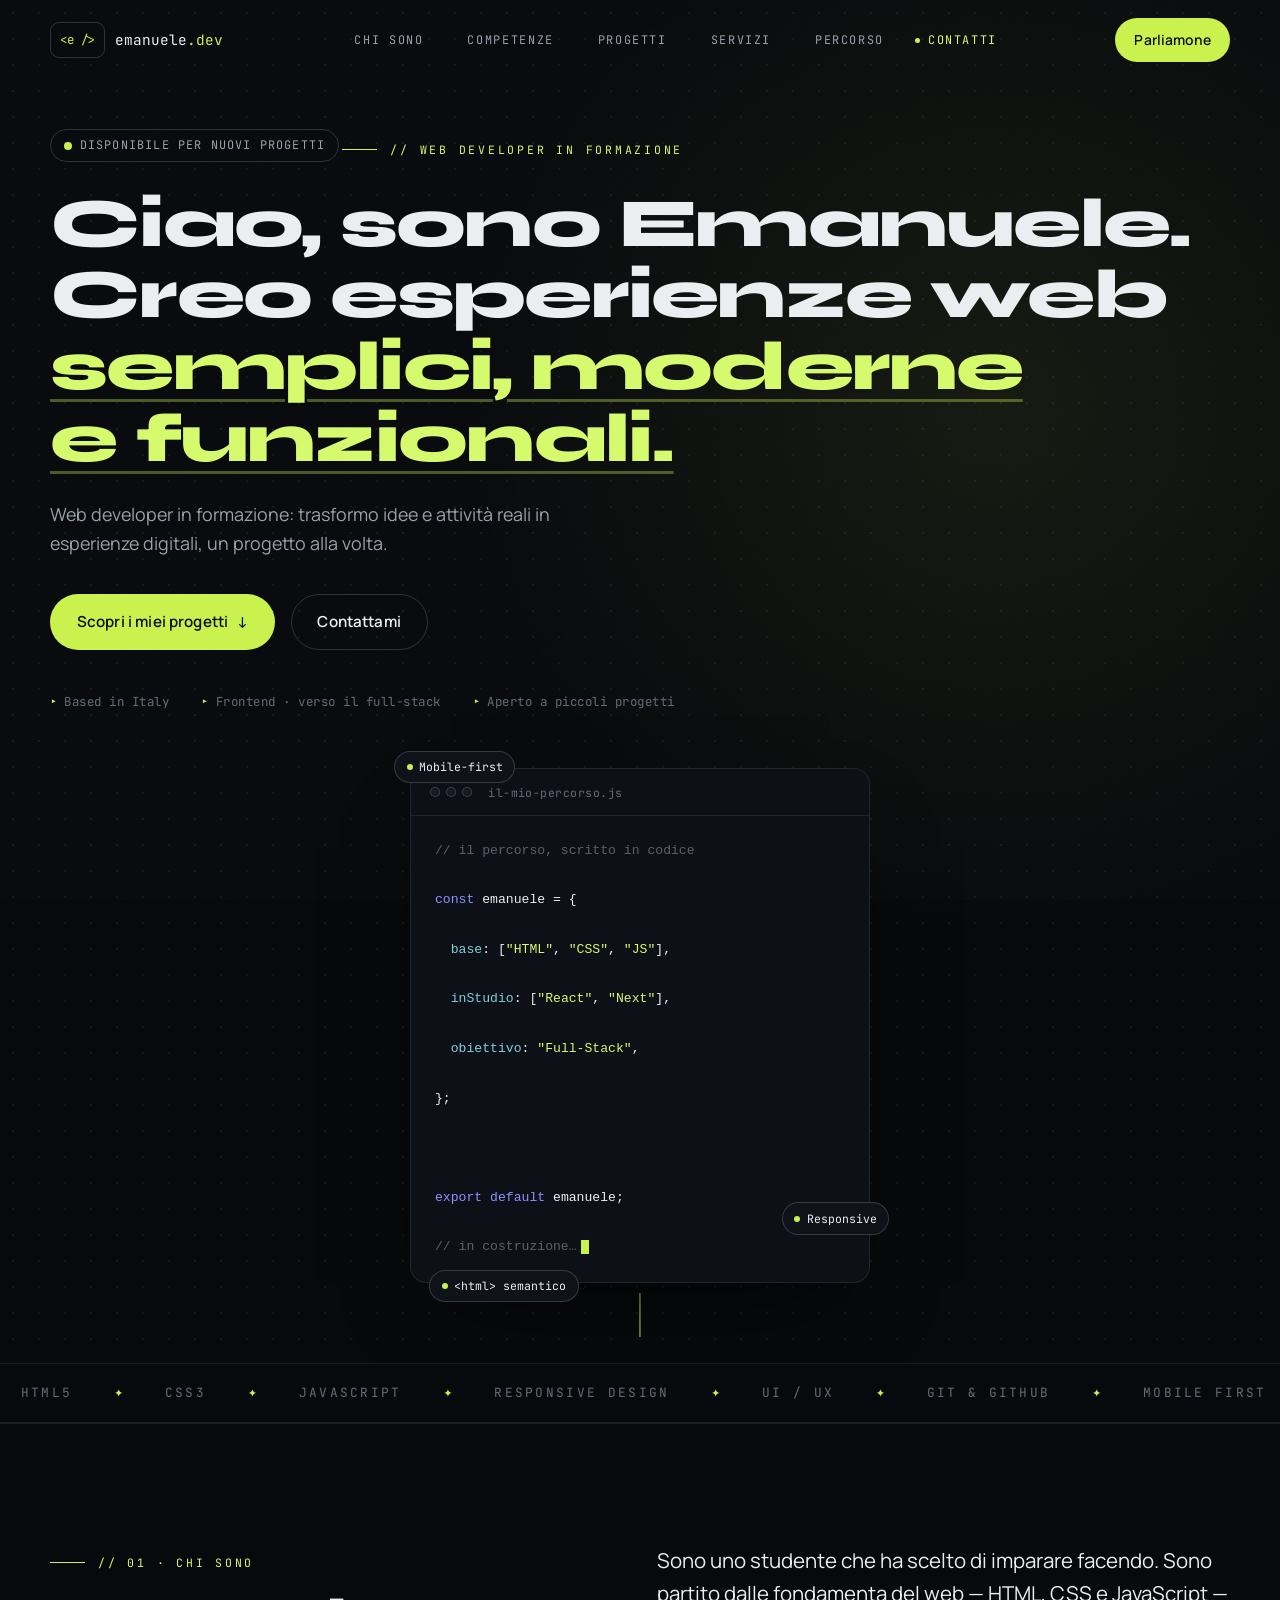
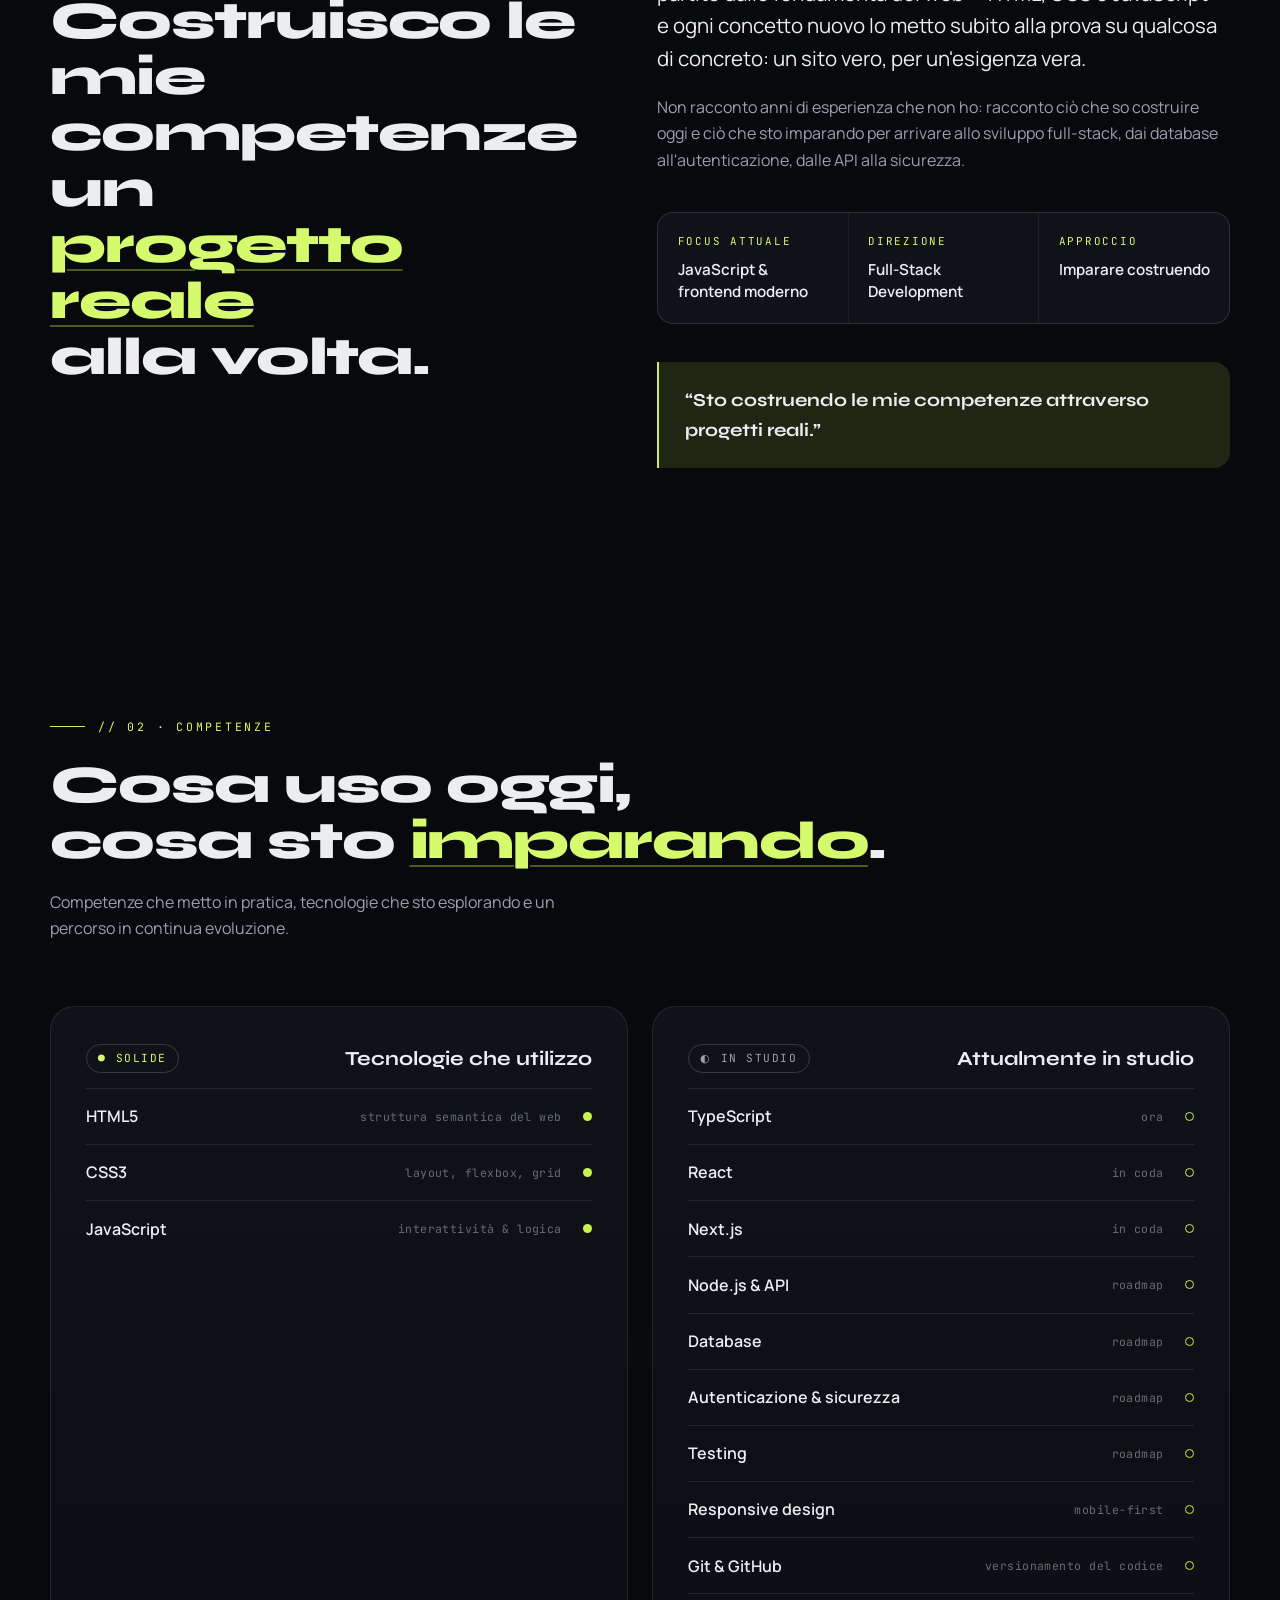
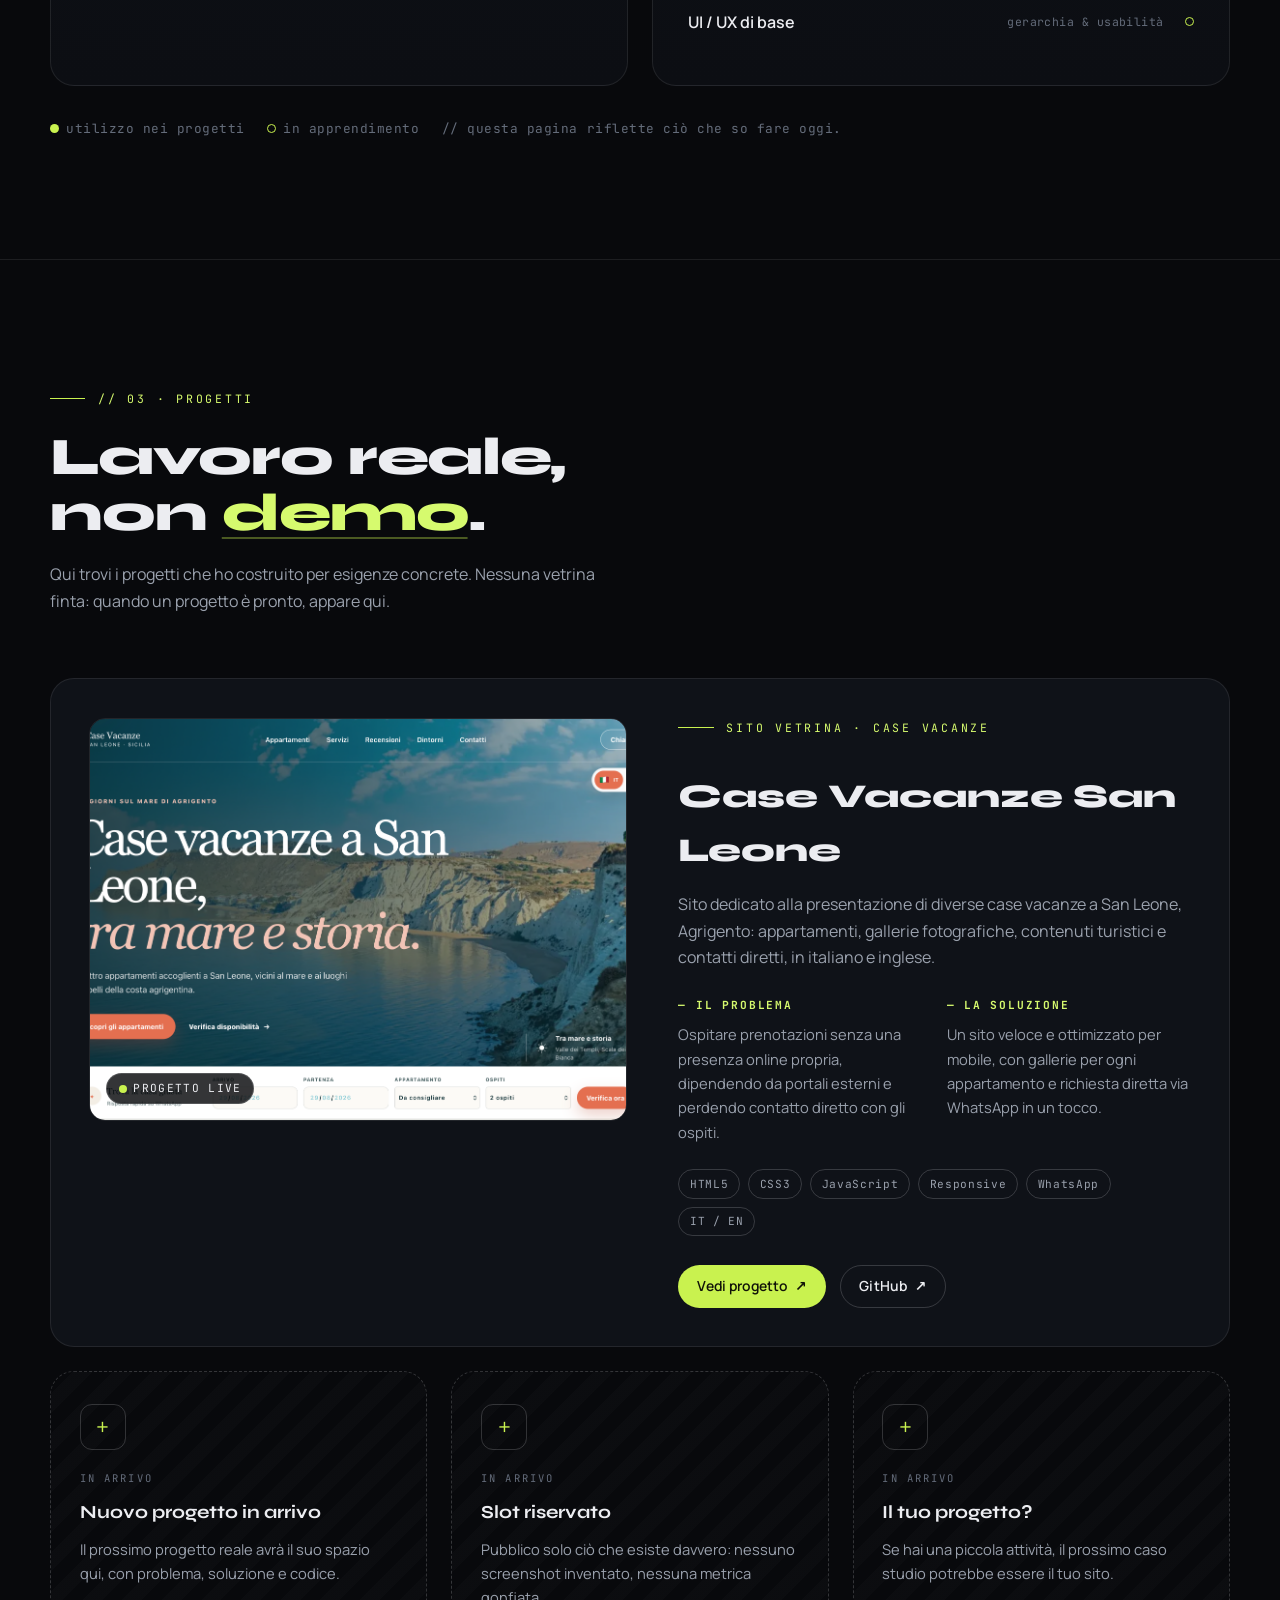
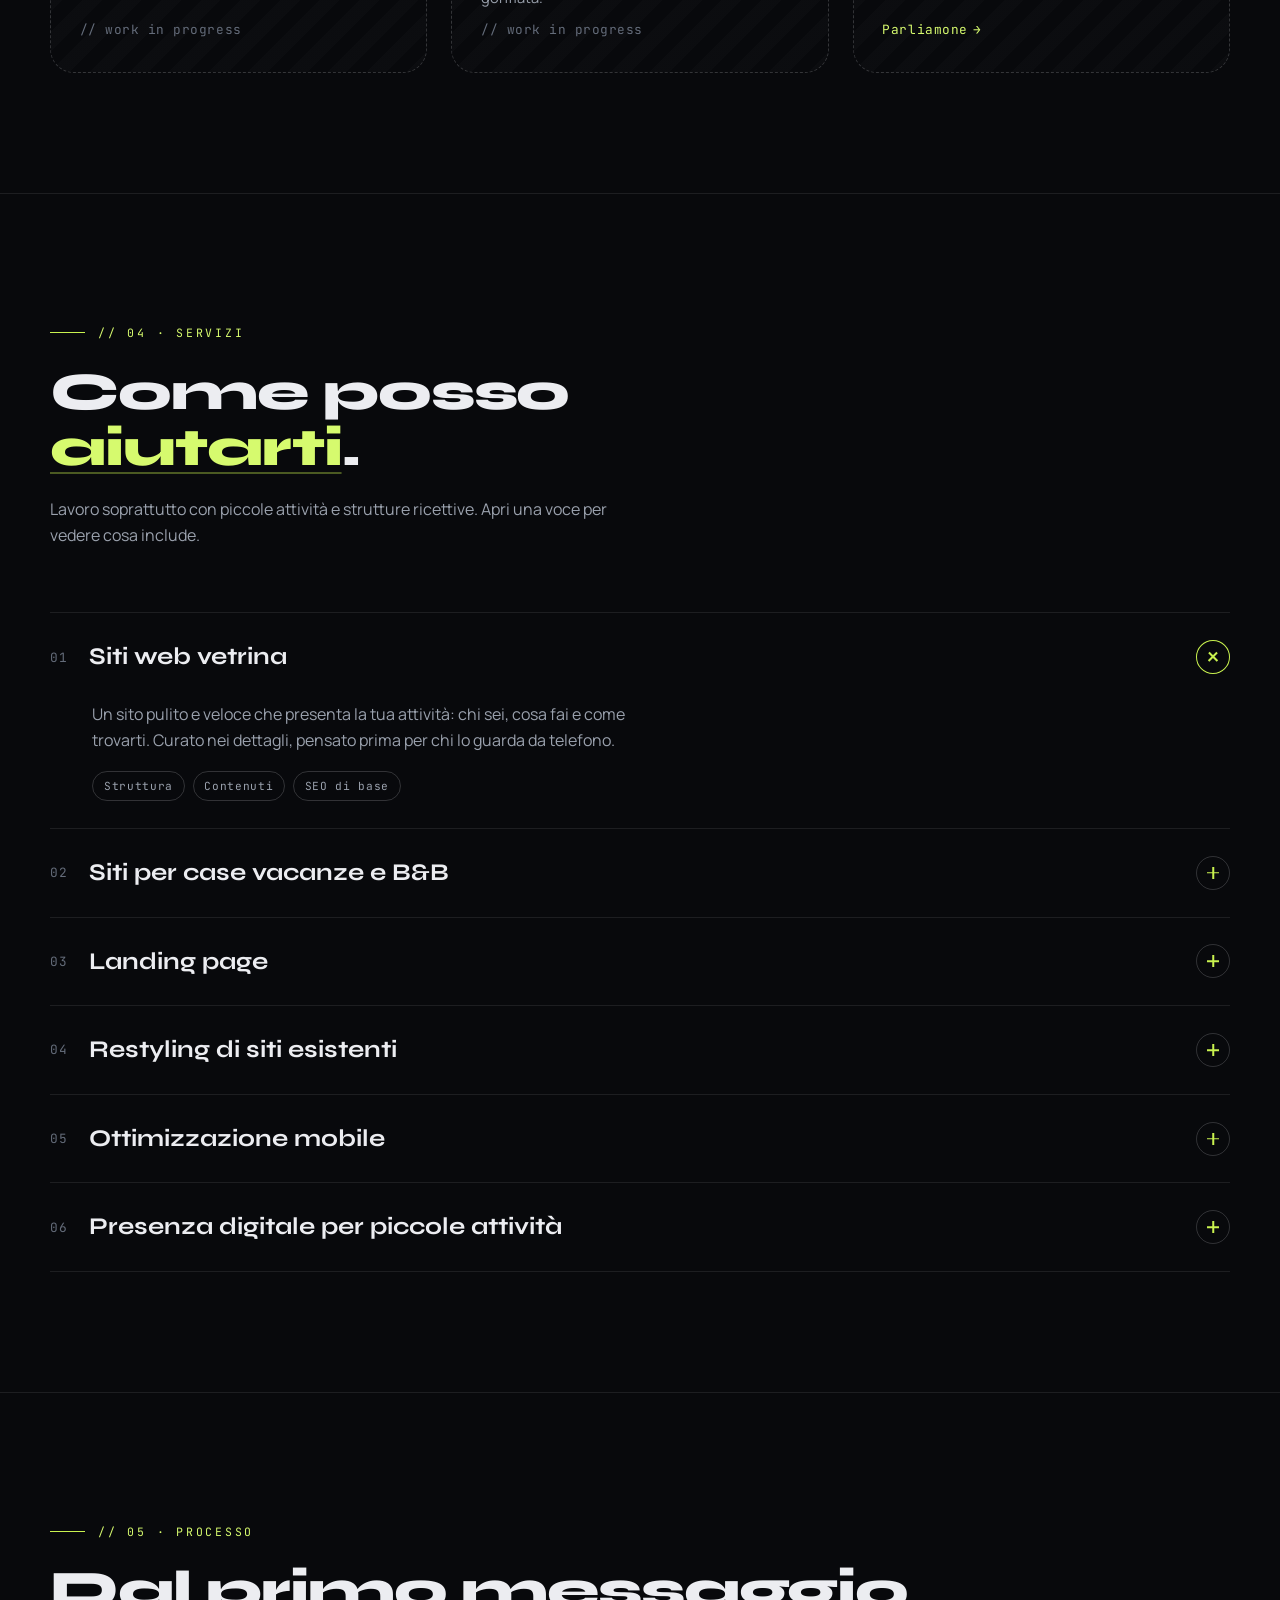
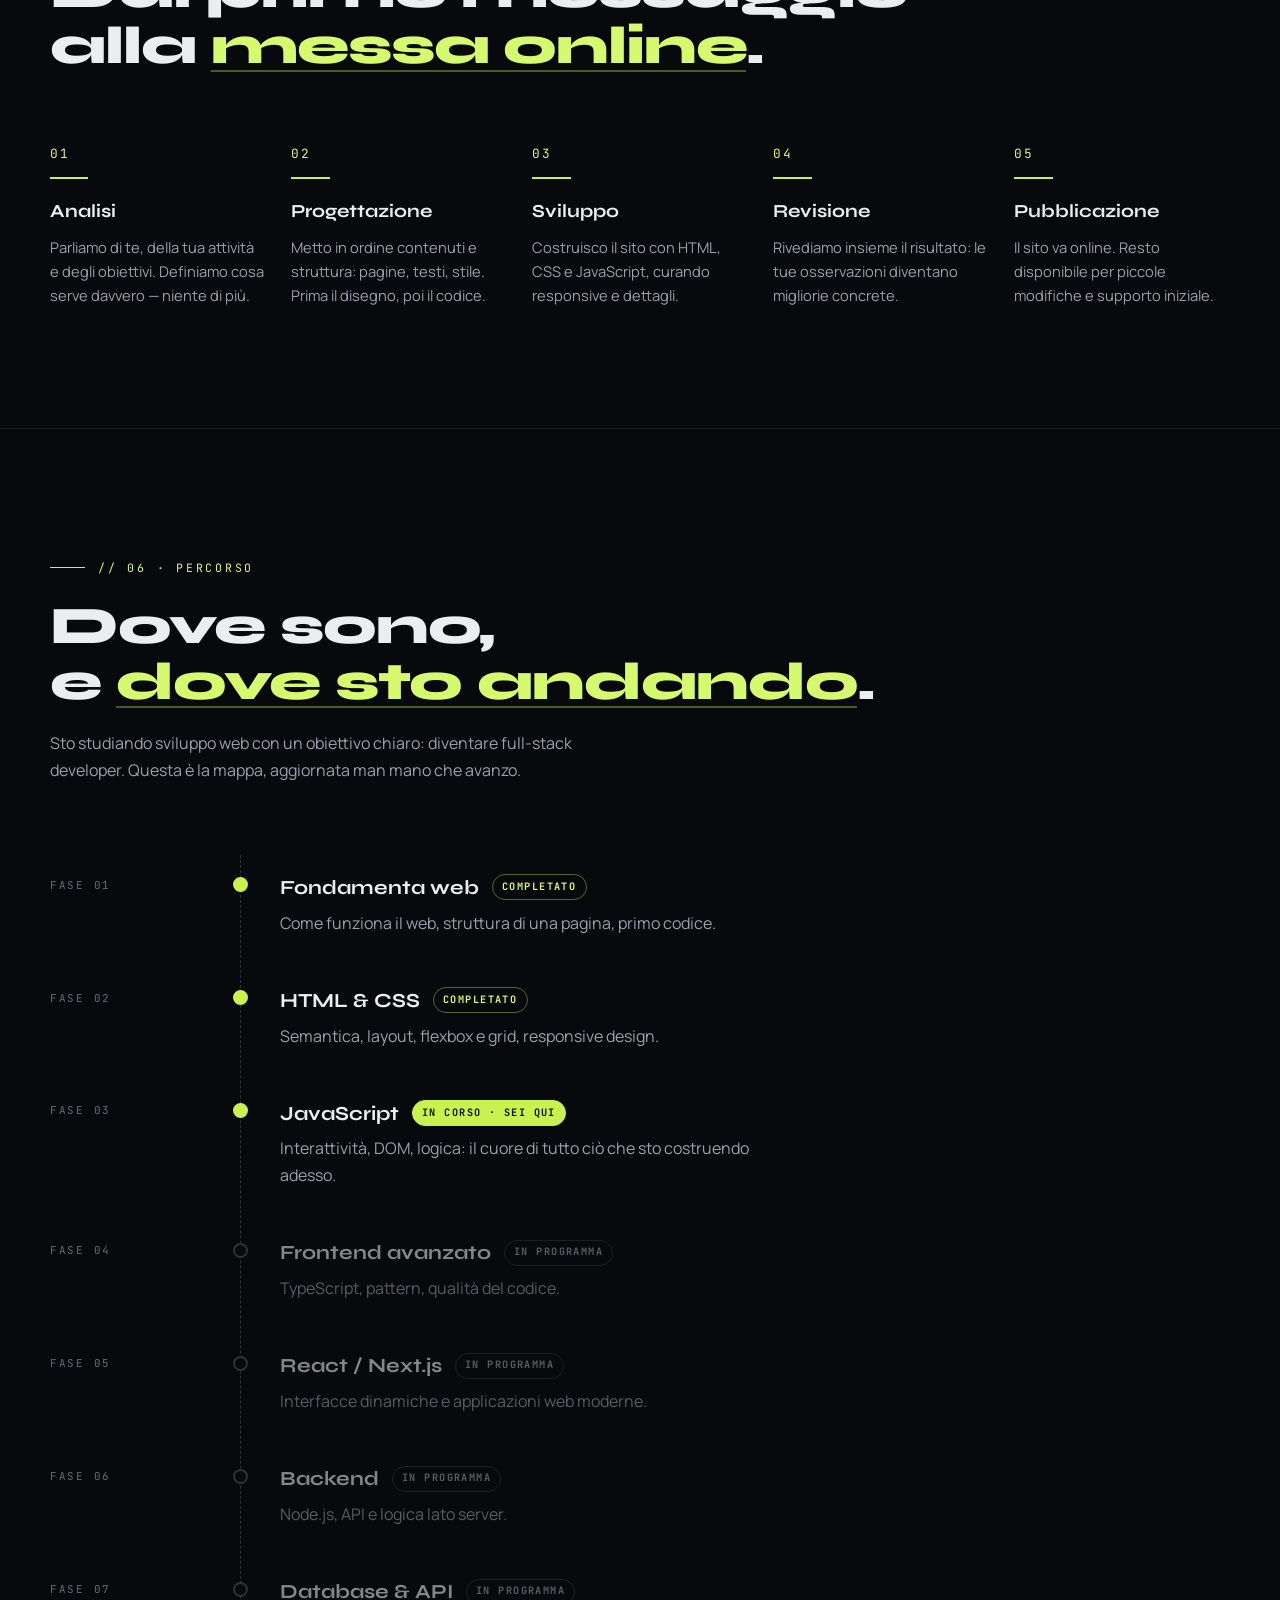
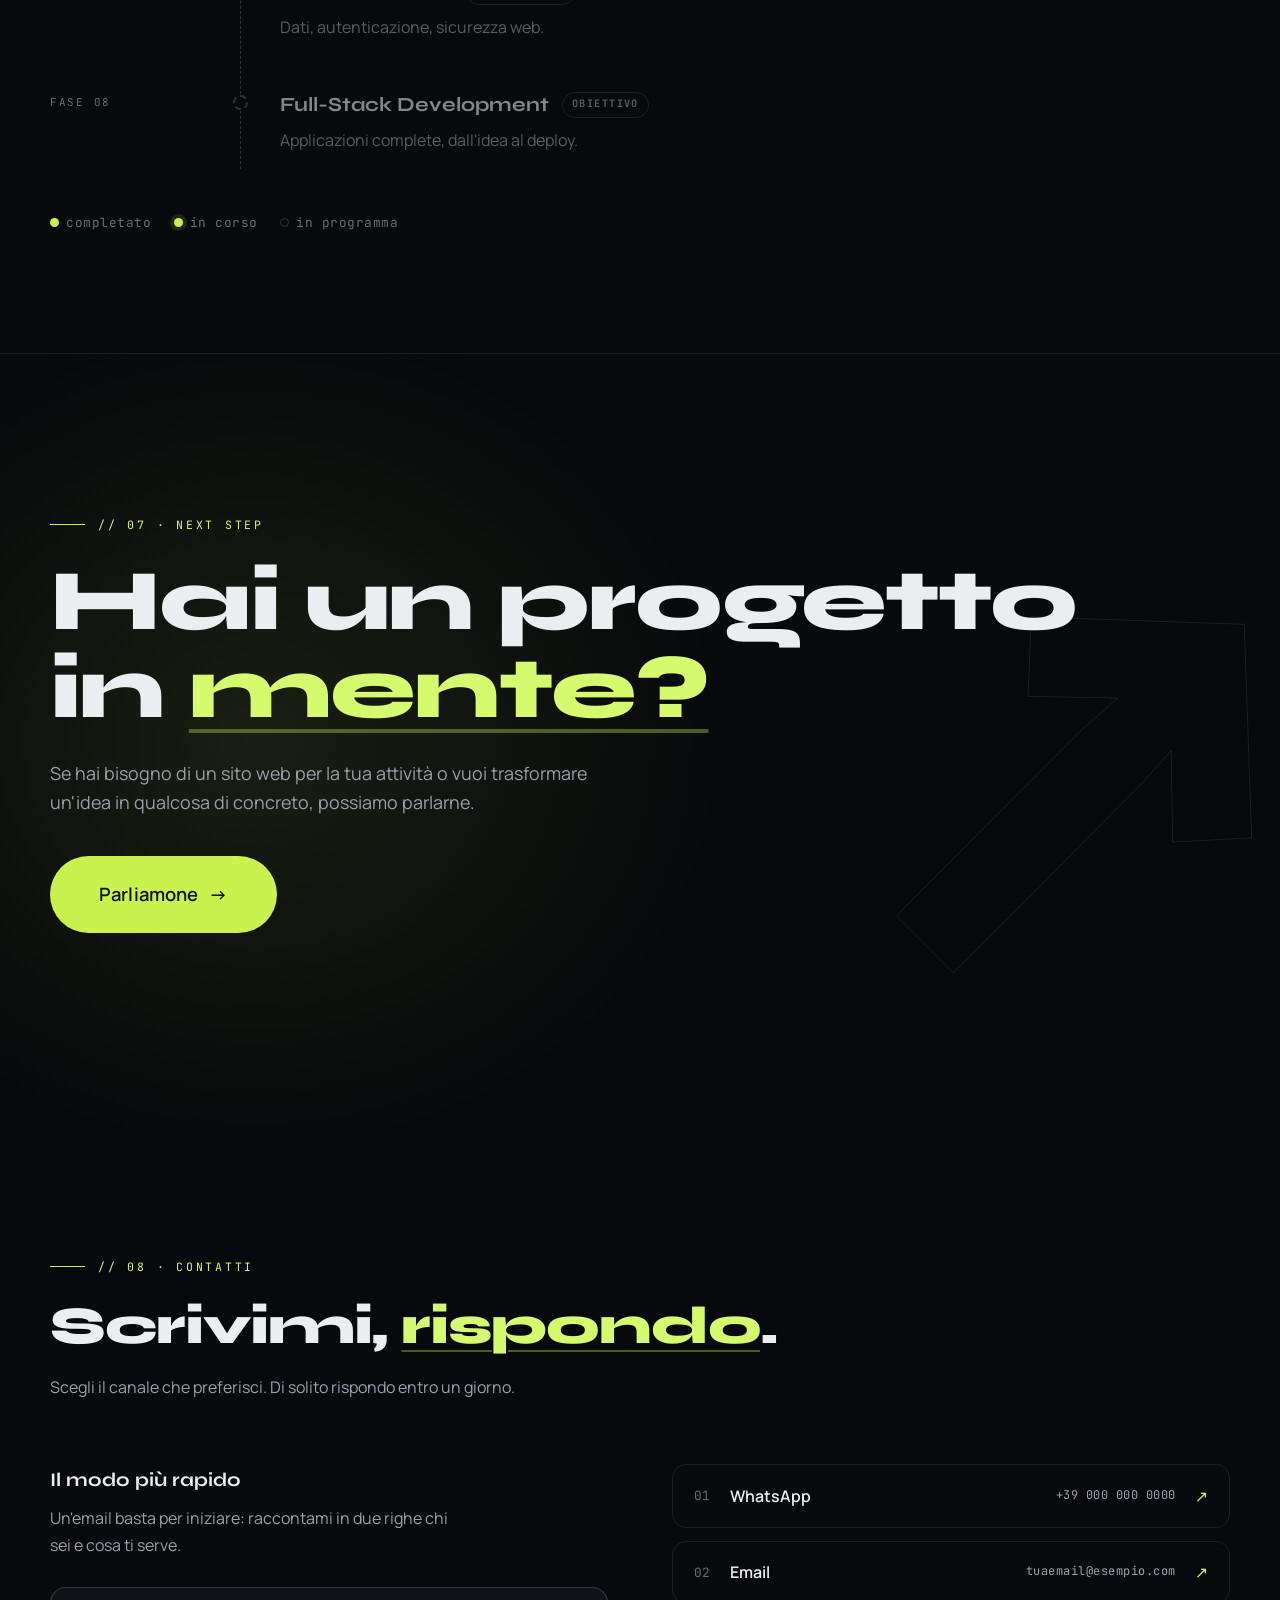
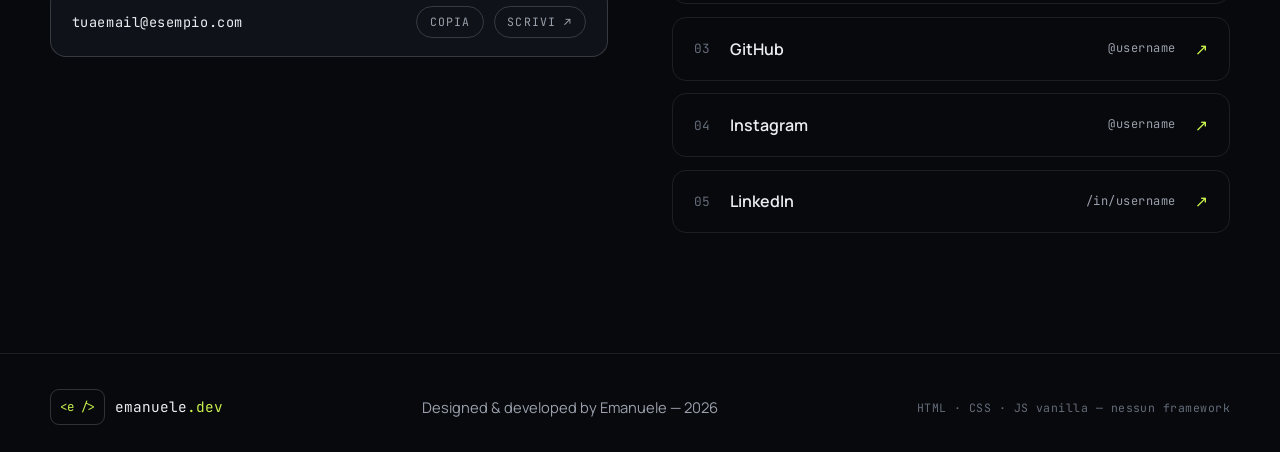
==== index.html @ b1921d44 "Add files via upload" ====
<!doctype html>
<html lang="it">
  <head>
    <meta charset="UTF-8" />
    <meta name="viewport" content="width=device-width, initial-scale=1.0" />
    <title>Emanuele — Web Developer | Siti web per piccole attività</title>
    <meta
      name="description"
      content="Sono Emanuele, web developer in formazione. Creo siti vetrina, landing page e siti per case vacanze: esperienze web semplici, moderne e funzionali."
    />
    <meta name="theme-color" content="#08090C" />

    <link rel="preconnect" href="https://fonts.googleapis.com" />
    <link rel="preconnect" href="https://fonts.gstatic.com" crossorigin />
    <link
      href="https://fonts.googleapis.com/css2?family=Syne:wght@700;800&family=Manrope:wght@400;500;600;700&family=JetBrains+Mono:wght@400;500;600&display=swap"
      rel="stylesheet"
    />

    <!-- Favicon -->
    <link
      rel="shortcut icon"
      href="assets/images/favicon.png"
      type="image/png"
    />
    <link rel="apple-touch-icon" href="assets/images/favicon.png" />
    <link
      rel="icon"
      type="image/svg+xml"
      href="data:image/svg+xml,%3Csvg xmlns='http://www.w3.org/2000/svg' viewBox='0 0 100 100'%3E%3Crect width='100' height='100' fill='%2308090C'/%3E%3Ctext x='50' y='70' font-family='Monaco, monospace' font-size='60' font-weight='bold' fill='%23C9F24F' text-anchor='middle'%3Ee%3C/text%3E%3C/svg%3E"
    />
    <script>
      document.documentElement.classList.add("js");
    </script>

    <link rel="stylesheet" href="css/style.css" />
  </head>
  <body>
    <div class="noise" aria-hidden="true"></div>
    <a class="skip-link" href="#main">Salta al contenuto</a>

    <!-- ============ HEADER ============ -->
    <header class="site-header" id="top">
      <div class="container header-inner">
        <a href="#top" class="brand" aria-label="Emanuele — torna all'inizio">
          <span class="brand-mark" aria-hidden="true">&lt;e /&gt;</span>
          <span class="brand-name"
            >emanuele<span class="accent">.dev</span></span
          >
        </a>

        <nav class="main-nav" aria-label="Navigazione principale">
          <ul>
            <li><a class="nav-link" href="#chi-sono">Chi sono</a></li>
            <li><a class="nav-link" href="#competenze">Competenze</a></li>
            <li><a class="nav-link" href="#progetti">Progetti</a></li>
            <li><a class="nav-link" href="#servizi">Servizi</a></li>
            <li><a class="nav-link" href="#percorso">Percorso</a></li>
            <li><a class="nav-link" href="#contatti">Contatti</a></li>
          </ul>
        </nav>

        <div class="header-actions">
          <a href="#contatti" class="btn btn-primary btn-sm header-cta"
            >Parliamone</a
          >
          <button
            class="menu-toggle"
            type="button"
            aria-expanded="false"
            aria-controls="mobile-menu"
          >
            <span class="menu-toggle-label">Menu</span>
            <span class="menu-toggle-icon" aria-hidden="true"
              ><span></span><span></span
            ></span>
          </button>
        </div>
      </div>
    </header>

    <!-- ============ MENU MOBILE ============ -->
    <div class="menu-overlay" id="mobile-menu" aria-hidden="true">
      <nav class="menu-nav" aria-label="Navigazione mobile">
        <ul>
          <li>
            <a href="#chi-sono" style="--i: 0"
              ><span class="menu-idx">01</span>Chi sono</a
            >
          </li>
          <li>
            <a href="#competenze" style="--i: 1"
              ><span class="menu-idx">02</span>Competenze</a
            >
          </li>
          <li>
            <a href="#progetti" style="--i: 2"
              ><span class="menu-idx">03</span>Progetti</a
            >
          </li>
          <li>
            <a href="#servizi" style="--i: 3"
              ><span class="menu-idx">04</span>Servizi</a
            >
          </li>
          <li>
            <a href="#percorso" style="--i: 4"
              ><span class="menu-idx">05</span>Percorso</a
            >
          </li>
          <li>
            <a href="#contatti" style="--i: 5"
              ><span class="menu-idx">06</span>Contatti</a
            >
          </li>
        </ul>
      </nav>
      <div class="menu-foot">
        <p class="mono">// disponibile per nuovi progetti</p>
        <p class="mono dim">Based in Italy</p>
      </div>
    </div>

    <main id="main">
      <!-- ============ HERO ============ -->
      <section class="hero" aria-label="Presentazione">
        <div class="container hero-grid">
          <div class="hero-copy">
            <p class="status-pill hero-el" style="--i: 0">
              <span class="dot-live" aria-hidden="true"></span>
              Disponibile per nuovi progetti
            </p>

            <p class="kicker mono hero-el" style="--i: 1" data-scramble>
              // web developer in formazione
            </p>

            <h1 class="hero-title">
              <span class="lm"
                ><span class="lm-in" style="--i: 2"
                  >Ciao, sono Emanuele.</span
                ></span
              >
              <span class="lm"
                ><span class="lm-in" style="--i: 3"
                  >Creo esperienze web</span
                ></span
              >
              <span class="lm"
                ><span class="lm-in" style="--i: 4"
                  ><em class="hl">semplici, moderne</em></span
                ></span
              >
              <span class="lm"
                ><span class="lm-in" style="--i: 5"
                  ><em class="hl">e funzionali.</em></span
                ></span
              >
            </h1>

            <p class="hero-sub hero-el" style="--i: 6">
              Web developer in formazione: trasformo idee e attività reali in
              esperienze digitali, un progetto alla volta.
            </p>

            <div class="hero-actions hero-el" style="--i: 7">
              <a href="#progetti" class="btn btn-primary"
                >Scopri i miei progetti <span aria-hidden="true">↓</span></a
              >
              <a href="#contatti" class="btn btn-ghost">Contattami</a>
            </div>

            <ul class="hero-meta mono" role="list">
              <li class="hero-el" style="--i: 8">
                <span aria-hidden="true">▸</span> Based in Italy
              </li>
              <li class="hero-el" style="--i: 9">
                <span aria-hidden="true">▸</span> Frontend · verso il full-stack
              </li>
              <li class="hero-el" style="--i: 10">
                <span aria-hidden="true">▸</span> Aperto a piccoli progetti
              </li>
            </ul>
          </div>

          <div class="hero-art" id="hero-art" aria-hidden="true">
            <div class="float-chip chip-a">
              <span class="chip-dot"></span> Mobile-first
            </div>
            <div class="float-chip chip-b">
              <span class="chip-dot"></span> Responsive
            </div>

            <div class="code-card">
              <div class="code-bar">
                <span class="code-dots"><i></i><i></i><i></i></span>
                <span class="code-file mono">il-mio-percorso.js</span>
              </div>
              <pre
                class="code-body"
              ><code><span class="c-line"><span class="c-cm">// il percorso, scritto in codice</span></span>
<span class="c-line"><span class="c-kw">const</span> <span class="c-var">emanuele</span> = {</span>
<span class="c-line">  <span class="c-key">base</span>: [<span class="c-str">"HTML"</span>, <span class="c-str">"CSS"</span>, <span class="c-str">"JS"</span>],</span>
<span class="c-line">  <span class="c-key">inStudio</span>: [<span class="c-str">"React"</span>, <span class="c-str">"Next"</span>],</span>
<span class="c-line">  <span class="c-key">obiettivo</span>: <span class="c-str">"Full-Stack"</span>,</span>
<span class="c-line">};</span>
<span class="c-line"> </span>
<span class="c-line"><span class="c-kw">export default</span> <span class="c-var">emanuele</span>;</span>
<span class="c-line"><span class="c-cm" data-scramble>// in costruzione…</span><span class="caret"></span></span></code></pre>
            </div>

            <div class="float-chip chip-c">
              <span class="chip-dot"></span> &lt;html&gt; semantico
            </div>
          </div>
        </div>

        <a
          class="scroll-cue"
          href="#chi-sono"
          aria-label="Vai alla sezione Chi sono"
        >
          <span class="mono">scroll</span><span class="cue-line"></span>
        </a>
      </section>

      <!-- ============ MARQUEE ============ -->
      <div class="marquee" aria-hidden="true">
        <div class="marquee-track">
          <span class="marquee-group">
            <span>HTML5</span><i>✦</i><span>CSS3</span><i>✦</i
            ><span>JavaScript</span><i>✦</i> <span>Responsive Design</span
            ><i>✦</i><span>UI / UX</span><i>✦</i><span>Git &amp; GitHub</span
            ><i>✦</i> <span>Mobile First</span><i>✦</i
            ><span>TypeScript → React → Next.js</span><i>✦</i>
          </span>
          <span class="marquee-group">
            <span>HTML5</span><i>✦</i><span>CSS3</span><i>✦</i
            ><span>JavaScript</span><i>✦</i> <span>Responsive Design</span
            ><i>✦</i><span>UI / UX</span><i>✦</i><span>Git &amp; GitHub</span
            ><i>✦</i> <span>Mobile First</span><i>✦</i
            ><span>TypeScript → React → Next.js</span><i>✦</i>
          </span>
        </div>
      </div>

      <!-- ============ CHI SONO ============ -->
      <section class="section about" id="chi-sono">
        <div class="container about-grid">
          <div class="about-left reveal">
            <p class="kicker mono" data-scramble>// 01 · chi sono</p>
            <h2 class="section-title">
              <span class="lm"
                ><span class="lm-in">Costruisco le mie</span></span
              >
              <span class="lm"><span class="lm-in">competenze un</span></span>
              <span class="lm"
                ><span class="lm-in"
                  ><em class="hl">progetto reale</em></span
                ></span
              >
              <span class="lm"><span class="lm-in">alla volta.</span></span>
            </h2>
          </div>

          <div class="about-right">
            <div class="reveal" style="--d: 0.05s">
              <p class="lead">
                Sono uno studente che ha scelto di imparare facendo. Sono
                partito dalle fondamenta del web — HTML, CSS e JavaScript — e
                ogni concetto nuovo lo metto subito alla prova su qualcosa di
                concreto: un sito vero, per un'esigenza vera.
              </p>
              <p>
                Non racconto anni di esperienza che non ho: racconto ciò che so
                costruire oggi e ciò che sto imparando per arrivare allo
                sviluppo full-stack, dai database all'autenticazione, dalle API
                alla sicurezza.
              </p>
            </div>

            <div class="about-stats reveal" style="--d: 0.15s">
              <div class="stat">
                <span class="stat-label mono">Focus attuale</span>
                <p class="stat-value">JavaScript &amp; frontend moderno</p>
              </div>
              <div class="stat">
                <span class="stat-label mono">Direzione</span>
                <p class="stat-value">Full-Stack Development</p>
              </div>
              <div class="stat">
                <span class="stat-label mono">Approccio</span>
                <p class="stat-value">Imparare costruendo</p>
              </div>
            </div>

            <blockquote class="about-quote reveal" style="--d: 0.25s">
              <p>
                “Sto costruendo le mie competenze attraverso progetti reali.”
              </p>
            </blockquote>
          </div>
        </div>
      </section>

      <!-- ============ COMPETENZE ============ -->
      <section class="section skills" id="competenze">
        <div class="container">
          <div class="section-head reveal">
            <p class="kicker mono" data-scramble>// 02 · competenze</p>
            <h2 class="section-title">
              <span class="lm"><span class="lm-in">Cosa uso oggi,</span></span>
              <span class="lm"
                ><span class="lm-in"
                  >cosa sto <em class="hl">imparando</em>.</span
                ></span
              >
            </h2>
            <p class="section-lead">
              Competenze che metto in pratica, tecnologie che sto esplorando e
              un percorso in continua evoluzione.
            </p>
          </div>

          <div class="skills-grid">
            <article class="skill-panel reveal">
              <div class="skill-panel-head">
                <span class="skill-tag mono">● solide</span>
                <h3>Tecnologie che utilizzo</h3>
              </div>
              <ul class="skill-list">
                <li>
                  <span class="skill-name">HTML5</span
                  ><span class="skill-level mono"
                    >struttura semantica del web</span
                  ><span class="skill-dot solid"></span>
                </li>
                <li>
                  <span class="skill-name">CSS3</span
                  ><span class="skill-level mono">layout, flexbox, grid</span
                  ><span class="skill-dot solid"></span>
                </li>
                <li>
                  <span class="skill-name">JavaScript</span
                  ><span class="skill-level mono"
                    >interattività &amp; logica</span
                  ><span class="skill-dot solid"></span>
                </li>
              </ul>
            </article>

            <article class="skill-panel reveal" style="--d: 0.12s">
              <div class="skill-panel-head">
                <span class="skill-tag mono learning-tag">◐ in studio</span>
                <h3>Attualmente in studio</h3>
              </div>
              <ul class="skill-list">
                <li>
                  <span class="skill-name">TypeScript</span
                  ><span class="skill-level mono">ora</span
                  ><span class="skill-dot learning"></span>
                </li>
                <li>
                  <span class="skill-name">React</span
                  ><span class="skill-level mono">in coda</span
                  ><span class="skill-dot learning"></span>
                </li>
                <li>
                  <span class="skill-name">Next.js</span
                  ><span class="skill-level mono">in coda</span
                  ><span class="skill-dot learning"></span>
                </li>
                <li>
                  <span class="skill-name">Node.js &amp; API</span
                  ><span class="skill-level mono">roadmap</span
                  ><span class="skill-dot learning"></span>
                </li>
                <li>
                  <span class="skill-name">Database</span
                  ><span class="skill-level mono">roadmap</span
                  ><span class="skill-dot learning"></span>
                </li>
                <li>
                  <span class="skill-name">Autenticazione &amp; sicurezza</span
                  ><span class="skill-level mono">roadmap</span
                  ><span class="skill-dot learning"></span>
                </li>
                <li>
                  <span class="skill-name">Testing</span
                  ><span class="skill-level mono">roadmap</span
                  ><span class="skill-dot learning"></span>
                </li>
                <li>
                  <span class="skill-name">Responsive design</span
                  ><span class="skill-level mono">mobile-first</span
                  ><span class="skill-dot learning"></span>
                </li>
                <li>
                  <span class="skill-name">Git &amp; GitHub</span
                  ><span class="skill-level mono">versionamento del codice</span
                  ><span class="skill-dot learning"></span>
                </li>
                <li>
                  <span class="skill-name">UI / UX di base</span
                  ><span class="skill-level mono"
                    >gerarchia &amp; usabilità</span
                  ><span class="skill-dot learning"></span>
                </li>
              </ul>
            </article>
          </div>

          <p class="skill-note mono reveal">
            <span class="legend"
              ><span class="skill-dot solid"></span> utilizzo nei progetti</span
            >
            <span class="legend"
              ><span class="skill-dot learning"></span> in apprendimento</span
            >
            <span>// questa pagina riflette ciò che so fare oggi.</span>
          </p>
        </div>
      </section>

      <!-- ============ PROGETTI ============ -->
      <section class="section projects" id="progetti">
        <div class="container">
          <div class="section-head reveal">
            <p class="kicker mono" data-scramble>// 03 · progetti</p>
            <h2 class="section-title">
              <span class="lm"><span class="lm-in">Lavoro reale,</span></span>
              <span class="lm"
                ><span class="lm-in">non <em class="hl">demo</em>.</span></span
              >
            </h2>
            <p class="section-lead">
              Qui trovi i progetti che ho costruito per esigenze concrete.
              Nessuna vetrina finta: quando un progetto è pronto, appare qui.
            </p>
          </div>

          <article class="featured reveal">
            <div class="featured-media">
              <!-- Logo/Screenshot del sito casevacanzesanleone.it -->
              <img
                src="assets/images/san-leone-preview.jpg"
                alt="Anteprima del sito Case Vacanze San Leone"
                loading="lazy"
                width="1280"
                height="960"
              />
              <span class="frame-tag mono"
                ><span class="dot-live"></span> Progetto live</span
              >
            </div>

            <div class="featured-body">
              <p class="kicker mono">Sito vetrina · Case vacanze</p>
              <h3 class="featured-title">Case Vacanze San Leone</h3>
              <p class="featured-desc">
                Sito dedicato alla presentazione di diverse case vacanze a San
                Leone, Agrigento: appartamenti, gallerie fotografiche, contenuti
                turistici e contatti diretti, in italiano e inglese.
              </p>

              <div class="featured-ps">
                <div>
                  <h4 class="mono">— Il problema</h4>
                  <p>
                    Ospitare prenotazioni senza una presenza online propria,
                    dipendendo da portali esterni e perdendo contatto diretto
                    con gli ospiti.
                  </p>
                </div>
                <div>
                  <h4 class="mono">— La soluzione</h4>
                  <p>
                    Un sito veloce e ottimizzato per mobile, con gallerie per
                    ogni appartamento e richiesta diretta via WhatsApp in un
                    tocco.
                  </p>
                </div>
              </div>

              <ul class="tags" role="list">
                <li>HTML5</li>
                <li>CSS3</li>
                <li>JavaScript</li>
                <li>Responsive</li>
                <li>WhatsApp</li>
                <li>IT / EN</li>
              </ul>

              <div class="featured-actions">
                <!-- URL reale del sito -->
                <a
                  href="https://casevacanzesanleone.it"
                  class="btn btn-primary btn-sm"
                  target="_blank"
                  rel="noopener"
                  >Vedi progetto <span aria-hidden="true">↗</span></a
                >
                <!-- Repository GitHub, se pubblico -->
                <a href="#" class="btn btn-ghost btn-sm"
                  >GitHub <span aria-hidden="true">↗</span></a
                >
              </div>
            </div>
          </article>

          <div class="ph-grid">
            <article class="ph-card reveal">
              <div class="ph-icon" aria-hidden="true">+</div>
              <span class="ph-tag mono">In arrivo</span>
              <h3>Nuovo progetto in arrivo</h3>
              <p>
                Il prossimo progetto reale avrà il suo spazio qui, con problema,
                soluzione e codice.
              </p>
              <span class="ph-hint mono">// work in progress</span>
            </article>

            <article class="ph-card reveal" style="--d: 0.1s">
              <div class="ph-icon" aria-hidden="true">+</div>
              <span class="ph-tag mono">In arrivo</span>
              <h3>Slot riservato</h3>
              <p>
                Pubblico solo ciò che esiste davvero: nessuno screenshot
                inventato, nessuna metrica gonfiata.
              </p>
              <span class="ph-hint mono">// work in progress</span>
            </article>

            <article class="ph-card reveal" style="--d: 0.2s">
              <div class="ph-icon" aria-hidden="true">+</div>
              <span class="ph-tag mono">In arrivo</span>
              <h3>Il tuo progetto?</h3>
              <p>
                Se hai una piccola attività, il prossimo caso studio potrebbe
                essere il tuo sito.
              </p>
              <a class="ph-link mono" href="#contatti"
                >Parliamone <span aria-hidden="true">→</span></a
              >
            </article>
          </div>
        </div>
      </section>

      <!-- ============ SERVIZI ============ -->
      <section class="section services" id="servizi">
        <div class="container">
          <div class="section-head reveal">
            <p class="kicker mono" data-scramble>// 04 · servizi</p>
            <h2 class="section-title">
              <span class="lm"><span class="lm-in">Come posso</span></span>
              <span class="lm"
                ><span class="lm-in"><em class="hl">aiutarti</em>.</span></span
              >
            </h2>
            <p class="section-lead">
              Lavoro soprattutto con piccole attività e strutture ricettive.
              Apri una voce per vedere cosa include.
            </p>
          </div>

          <div class="acc reveal">
            <div class="acc-item is-open">
              <button class="acc-head" type="button" aria-expanded="true">
                <span class="acc-idx mono">01</span>
                <span class="acc-title">Siti web vetrina</span>
                <span class="acc-icon" aria-hidden="true"></span>
              </button>
              <div class="acc-panel">
                <div class="acc-inner">
                  <p class="acc-desc">
                    Un sito pulito e veloce che presenta la tua attività: chi
                    sei, cosa fai e come trovarti. Curato nei dettagli, pensato
                    prima per chi lo guarda da telefono.
                  </p>
                  <ul class="tags" role="list">
                    <li>Struttura</li>
                    <li>Contenuti</li>
                    <li>SEO di base</li>
                  </ul>
                </div>
              </div>
            </div>

            <div class="acc-item">
              <button class="acc-head" type="button" aria-expanded="false">
                <span class="acc-idx mono">02</span>
                <span class="acc-title">Siti per case vacanze e B&amp;B</span>
                <span class="acc-icon" aria-hidden="true"></span>
              </button>
              <div class="acc-panel">
                <div class="acc-inner">
                  <p class="acc-desc">
                    Gallerie fotografiche, presentazione degli alloggi,
                    contenuti sul territorio e richieste dirette via WhatsApp o
                    email, anche in più lingue.
                  </p>
                  <ul class="tags" role="list">
                    <li>Gallerie</li>
                    <li>Contatto diretto</li>
                    <li>IT / EN</li>
                  </ul>
                </div>
              </div>
            </div>

            <div class="acc-item">
              <button class="acc-head" type="button" aria-expanded="false">
                <span class="acc-idx mono">03</span>
                <span class="acc-title">Landing page</span>
                <span class="acc-icon" aria-hidden="true"></span>
              </button>
              <div class="acc-panel">
                <div class="acc-inner">
                  <p class="acc-desc">
                    Una pagina singola, focalizzata su un solo obiettivo: farti
                    contattare, vendere un servizio o lanciare un'idea. Poche
                    parole, ben ordinate.
                  </p>
                  <ul class="tags" role="list">
                    <li>Obiettivo unico</li>
                    <li>CTA chiara</li>
                    <li>Caricamento rapido</li>
                  </ul>
                </div>
              </div>
            </div>

            <div class="acc-item">
              <button class="acc-head" type="button" aria-expanded="false">
                <span class="acc-idx mono">04</span>
                <span class="acc-title">Restyling di siti esistenti</span>
                <span class="acc-icon" aria-hidden="true"></span>
              </button>
              <div class="acc-panel">
                <div class="acc-inner">
                  <p class="acc-desc">
                    Il tuo sito c'è ma non ti rappresenta più? Aggiorno grafica,
                    struttura e leggibilità mantenendo i tuoi contenuti, oppure
                    riscrivendoli con te.
                  </p>
                  <ul class="tags" role="list">
                    <li>Nuova veste</li>
                    <li>Contenuti riorganizzati</li>
                    <li>Più leggibile</li>
                  </ul>
                </div>
              </div>
            </div>

            <div class="acc-item">
              <button class="acc-head" type="button" aria-expanded="false">
                <span class="acc-idx mono">05</span>
                <span class="acc-title">Ottimizzazione mobile</span>
                <span class="acc-icon" aria-hidden="true"></span>
              </button>
              <div class="acc-panel">
                <div class="acc-inner">
                  <p class="acc-desc">
                    La maggior parte dei visitatori arriva da smartphone.
                    Verifico e correggo layout, velocità e usabilità del tuo
                    sito su ogni schermo.
                  </p>
                  <ul class="tags" role="list">
                    <li>Responsive</li>
                    <li>Velocità</li>
                    <li>Usabilità</li>
                  </ul>
                </div>
              </div>
            </div>

            <div class="acc-item">
              <button class="acc-head" type="button" aria-expanded="false">
                <span class="acc-idx mono">06</span>
                <span class="acc-title"
                  >Presenza digitale per piccole attività</span
                >
                <span class="acc-icon" aria-hidden="true"></span>
              </button>
              <div class="acc-panel">
                <div class="acc-inner">
                  <p class="acc-desc">
                    Profilo social curato, contenuti grafici coerenti e piccoli
                    strumenti digitali: tutto ciò che serve per essere trovati e
                    riconosciuti online.
                  </p>
                  <ul class="tags" role="list">
                    <li>Social</li>
                    <li>Grafica</li>
                    <li>Contenuti</li>
                  </ul>
                </div>
              </div>
            </div>
          </div>
        </div>
      </section>

      <!-- ============ PROCESSO ============ -->
      <section class="section process" aria-label="Processo di lavoro">
        <div class="container">
          <p class="kicker mono reveal" data-scramble>// 05 · processo</p>
          <h2 class="section-title reveal">
            <span class="lm"
              ><span class="lm-in">Dal primo messaggio</span></span
            >
            <span class="lm"
              ><span class="lm-in"
                >alla <em class="hl">messa online</em>.</span
              ></span
            >
          </h2>

          <ol class="steps" role="list">
            <li class="step reveal" style="--d: 0s">
              <span class="step-num mono">01</span
              ><span class="step-bar" aria-hidden="true"></span>
              <h3>Analisi</h3>
              <p>
                Parliamo di te, della tua attività e degli obiettivi. Definiamo
                cosa serve davvero — niente di più.
              </p>
            </li>
            <li class="step reveal" style="--d: 0.08s">
              <span class="step-num mono">02</span
              ><span class="step-bar" aria-hidden="true"></span>
              <h3>Progettazione</h3>
              <p>
                Metto in ordine contenuti e struttura: pagine, testi, stile.
                Prima il disegno, poi il codice.
              </p>
            </li>
            <li class="step reveal" style="--d: 0.16s">
              <span class="step-num mono">03</span
              ><span class="step-bar" aria-hidden="true"></span>
              <h3>Sviluppo</h3>
              <p>
                Costruisco il sito con HTML, CSS e JavaScript, curando
                responsive e dettagli.
              </p>
            </li>
            <li class="step reveal" style="--d: 0.24s">
              <span class="step-num mono">04</span
              ><span class="step-bar" aria-hidden="true"></span>
              <h3>Revisione</h3>
              <p>
                Rivediamo insieme il risultato: le tue osservazioni diventano
                migliorie concrete.
              </p>
            </li>
            <li class="step reveal" style="--d: 0.32s">
              <span class="step-num mono">05</span
              ><span class="step-bar" aria-hidden="true"></span>
              <h3>Pubblicazione</h3>
              <p>
                Il sito va online. Resto disponibile per piccole modifiche e
                supporto iniziale.
              </p>
            </li>
          </ol>
        </div>
      </section>

      <!-- ============ PERCORSO ============ -->
      <section class="section journey" id="percorso">
        <div class="container">
          <div class="section-head reveal">
            <p class="kicker mono" data-scramble>// 06 · percorso</p>
            <h2 class="section-title">
              <span class="lm"><span class="lm-in">Dove sono,</span></span>
              <span class="lm"
                ><span class="lm-in"
                  >e <em class="hl">dove sto andando</em>.</span
                ></span
              >
            </h2>
            <p class="section-lead">
              Sto studiando sviluppo web con un obiettivo chiaro: diventare
              full-stack developer. Questa è la mappa, aggiornata man mano che
              avanzo.
            </p>
          </div>

          <div class="tl-wrap reveal">
            <ol class="tl" role="list">
              <li class="tl-item done">
                <span class="tl-phase mono">Fase 01</span>
                <span class="tl-node" aria-hidden="true"></span>
                <div class="tl-body">
                  <h3>
                    Fondamenta web
                    <span class="tl-status mono">Completato</span>
                  </h3>
                  <p>
                    Come funziona il web, struttura di una pagina, primo codice.
                  </p>
                </div>
              </li>
              <li class="tl-item done">
                <span class="tl-phase mono">Fase 02</span>
                <span class="tl-node" aria-hidden="true"></span>
                <div class="tl-body">
                  <h3>
                    HTML &amp; CSS
                    <span class="tl-status mono">Completato</span>
                  </h3>
                  <p>Semantica, layout, flexbox e grid, responsive design.</p>
                </div>
              </li>
              <li class="tl-item current">
                <span class="tl-phase mono">Fase 03</span>
                <span class="tl-node" aria-hidden="true"></span>
                <div class="tl-body">
                  <h3>
                    JavaScript
                    <span class="tl-status mono">In corso · sei qui</span>
                  </h3>
                  <p>
                    Interattività, DOM, logica: il cuore di tutto ciò che sto
                    costruendo adesso.
                  </p>
                </div>
              </li>
              <li class="tl-item">
                <span class="tl-phase mono">Fase 04</span>
                <span class="tl-node" aria-hidden="true"></span>
                <div class="tl-body">
                  <h3>
                    Frontend avanzato
                    <span class="tl-status mono">In programma</span>
                  </h3>
                  <p>TypeScript, pattern, qualità del codice.</p>
                </div>
              </li>
              <li class="tl-item">
                <span class="tl-phase mono">Fase 05</span>
                <span class="tl-node" aria-hidden="true"></span>
                <div class="tl-body">
                  <h3>
                    React / Next.js
                    <span class="tl-status mono">In programma</span>
                  </h3>
                  <p>Interfacce dinamiche e applicazioni web moderne.</p>
                </div>
              </li>
              <li class="tl-item">
                <span class="tl-phase mono">Fase 06</span>
                <span class="tl-node" aria-hidden="true"></span>
                <div class="tl-body">
                  <h3>
                    Backend <span class="tl-status mono">In programma</span>
                  </h3>
                  <p>Node.js, API e logica lato server.</p>
                </div>
              </li>
              <li class="tl-item">
                <span class="tl-phase mono">Fase 07</span>
                <span class="tl-node" aria-hidden="true"></span>
                <div class="tl-body">
                  <h3>
                    Database &amp; API
                    <span class="tl-status mono">In programma</span>
                  </h3>
                  <p>Dati, autenticazione, sicurezza web.</p>
                </div>
              </li>
              <li class="tl-item goal">
                <span class="tl-phase mono">Fase 08</span>
                <span class="tl-node" aria-hidden="true"></span>
                <div class="tl-body">
                  <h3>
                    Full-Stack Development
                    <span class="tl-status mono">Obiettivo</span>
                  </h3>
                  <p>Applicazioni complete, dall'idea al deploy.</p>
                </div>
              </li>
            </ol>
          </div>

          <p class="tl-legend mono reveal">
            <span class="legend"
              ><span class="skill-dot solid"></span> completato</span
            >
            <span class="legend"
              ><span class="skill-dot current-dot"></span> in corso</span
            >
            <span class="legend"
              ><span class="skill-dot hollow"></span> in programma</span
            >
          </p>
        </div>
      </section>

      <!-- ============ CTA FINALE ============ -->
      <section class="cta" aria-label="Contattami">
        <span class="cta-arrow" aria-hidden="true">↗</span>
        <div class="container">
          <p class="kicker mono reveal" data-scramble>// 07 · next step</p>
          <h2 class="cta-title">
            <span class="lm"><span class="lm-in">Hai un progetto</span></span>
            <span class="lm"
              ><span class="lm-in">in <em class="hl">mente?</em></span></span
            >
          </h2>
          <p class="cta-text reveal" style="--d: 0.15s">
            Se hai bisogno di un sito web per la tua attività o vuoi trasformare
            un'idea in qualcosa di concreto, possiamo parlarne.
          </p>
          <div class="reveal" style="--d: 0.25s">
            <!-- Sostituisci l'indirizzo email qui sotto -->
            <a
              href="mailto:tuaemail@esempio.com"
              class="btn btn-primary btn-xl"
            >
              Parliamone <span aria-hidden="true">→</span>
            </a>
          </div>
          <p class="cta-note mono reveal" style="--d: 0.35s">
            Nessun impegno: una chiacchierata per capire se posso aiutarti.
          </p>
        </div>
      </section>

      <!-- ============ CONTATTI ============ -->
      <section class="section contacts" id="contatti">
        <div class="container">
          <div class="section-head reveal">
            <p class="kicker mono" data-scramble>// 08 · contatti</p>
            <h2 class="section-title">
              <span class="lm"
                ><span class="lm-in"
                  >Scrivimi, <em class="hl">rispondo</em>.</span
                ></span
              >
            </h2>
            <p class="section-lead">
              Scegli il canale che preferisci. Di solito rispondo entro un
              giorno.
            </p>
          </div>

          <div class="contacts-grid">
            <div class="contact-left reveal">
              <h3 class="contact-sub">Il modo più rapido</h3>
              <p>
                Un'email basta per iniziare: raccontami in due righe chi sei e
                cosa ti serve.
              </p>

              <div class="email-card">
                <!-- Sostituisci l'indirizzo email qui sotto -->
                <span class="email-addr mono" id="email-value"
                  >tuaemail@esempio.com</span
                >
                <div class="email-actions">
                  <button
                    class="copy-btn mono"
                    type="button"
                    data-copy="tuaemail@esempio.com"
                  >
                    Copia
                  </button>
                  <a class="copy-btn mono" href="mailto:tuaemail@esempio.com"
                    >Scrivi ↗</a
                  >
                </div>
              </div>
            </div>

            <div class="channels reveal" style="--d: 0.12s">
              <!-- Sostituisci i link placeholder con i tuoi profili reali -->
              <a
                class="channel"
                href="https://wa.me/0000000000"
                target="_blank"
                rel="noopener"
              >
                <span class="ch-idx mono">01</span>
                <span class="ch-name">WhatsApp</span>
                <span class="ch-value mono">+39 000 000 0000</span>
                <span class="ch-arrow" aria-hidden="true">↗</span>
              </a>
              <a class="channel" href="mailto:tuaemail@esempio.com">
                <span class="ch-idx mono">02</span>
                <span class="ch-name">Email</span>
                <span class="ch-value mono">tuaemail@esempio.com</span>
                <span class="ch-arrow" aria-hidden="true">↗</span>
              </a>
              <a
                class="channel"
                href="https://github.com/username"
                target="_blank"
                rel="noopener"
              >
                <span class="ch-idx mono">03</span>
                <span class="ch-name">GitHub</span>
                <span class="ch-value mono">@username</span>
                <span class="ch-arrow" aria-hidden="true">↗</span>
              </a>
              <a
                class="channel"
                href="https://instagram.com/username"
                target="_blank"
                rel="noopener"
              >
                <span class="ch-idx mono">04</span>
                <span class="ch-name">Instagram</span>
                <span class="ch-value mono">@username</span>
                <span class="ch-arrow" aria-hidden="true">↗</span>
              </a>
              <a
                class="channel"
                href="https://linkedin.com/in/username"
                target="_blank"
                rel="noopener"
              >
                <span class="ch-idx mono">05</span>
                <span class="ch-name">LinkedIn</span>
                <span class="ch-value mono">/in/username</span>
                <span class="ch-arrow" aria-hidden="true">↗</span>
              </a>
            </div>
          </div>
        </div>
      </section>
    </main>

    <!-- ============ FOOTER ============ -->
    <footer class="site-footer">
      <div class="container footer-inner">
        <a href="#top" class="brand" aria-label="Torna all'inizio">
          <span class="brand-mark" aria-hidden="true">&lt;e /&gt;</span>
          <span class="brand-name"
            >emanuele<span class="accent">.dev</span></span
          >
        </a>
        <p class="footer-line">
          Designed &amp; developed by Emanuele — <span id="year"></span>
        </p>
        <p class="footer-tech mono">
          HTML · CSS · JS vanilla — nessun framework
        </p>
      </div>
    </footer>

    <button class="to-top" type="button" aria-label="Torna all'inizio">
      ↑
    </button>
    <div class="toast mono" role="status" aria-live="polite"></div>

    <script src="js/script.js"></script>
  </body>
</html>
---- css/style.css ----
/* ============================================================
   EMANUELE · PORTFOLIO — design system
   Tema carbone + accento lime
   ============================================================ */

:root {
  --bg: #08090C;
  --bg-elev: #0C0E13;
  --surface: #0F1218;
  --surface-2: #151923;
  --line: rgba(236, 238, 242, .09);
  --line-strong: rgba(236, 238, 242, .18);
  --text: #ECEDF1;
  --muted: #9AA1AD;
  --faint: #646C7A;
  --accent: #C9F24F;
  --accent-text: #D6FA6E;
  --accent-soft: rgba(201, 242, 79, .12);
  --font-display: 'Syne', system-ui, sans-serif;
  --font-body: 'Manrope', system-ui, sans-serif;
  --font-mono: 'JetBrains Mono', ui-monospace, monospace;
  --radius: 16px;
  --radius-lg: 24px;
  --ease: cubic-bezier(.16, 1, .3, 1);
  --header-h: clamp(4.25rem, 9vh, 5.5rem);
}

*, *::before, *::after { box-sizing: border-box; margin: 0; padding: 0; }

html {
  color-scheme: dark;
  scroll-behavior: smooth;
  scroll-padding-top: calc(var(--header-h) + 1rem);
}

body {
  background: var(--bg);
  color: var(--text);
  font-family: var(--font-body);
  font-size: 1rem;
  line-height: 1.65;
  -webkit-font-smoothing: antialiased;
  overflow-x: hidden;
}

img { max-width: 100%; display: block; }
a { color: inherit; text-decoration: none; }
ul, ol { list-style: none; }
button { font: inherit; color: inherit; background: none; border: 0; cursor: pointer; }

::selection { background: var(--accent); color: #101208; }
:focus-visible { outline: 2px solid var(--accent); outline-offset: 3px; border-radius: 4px; }

.container { width: min(1180px, 100% - 3rem); margin-inline: auto; }
.mono { font-family: var(--font-mono); font-size: .8rem; letter-spacing: .04em; }
.dim { color: var(--faint); }
.accent { color: var(--accent); }

em.hl {
  font-style: normal;
  color: var(--accent-text);
  text-decoration: underline;
  text-decoration-color: rgba(201, 242, 79, .35);
  text-underline-offset: .14em;
  text-decoration-thickness: .045em;
}

/* Grana di sottofondo */
.noise {
  position: fixed; inset: 0; z-index: 1; pointer-events: none; opacity: .05;
  background-image: url("data:image/svg+xml,%3Csvg xmlns='http://www.w3.org/2000/svg' width='140' height='140'%3E%3Cfilter id='n'%3E%3CfeTurbulence type='fractalNoise' baseFrequency='0.85' numOctaves='2'/%3E%3C/filter%3E%3Crect width='140' height='140' filter='url(%23n)' opacity='0.6'/%3E%3C/svg%3E");
}

.skip-link {
  position: fixed; top: -100px; left: 1rem; z-index: 300;
  background: var(--accent); color: #101208; font-weight: 700;
  padding: .7rem 1.2rem; border-radius: 999px; transition: top .3s var(--ease);
}
.skip-link:focus { top: 1rem; }

/* ---------- Bottoni ---------- */
.btn {
  display: inline-flex; align-items: center; gap: .55em;
  font-weight: 600; font-size: .95rem; letter-spacing: .01em;
  padding: .95em 1.7em; border-radius: 999px; border: 1px solid transparent;
  transition: transform .35s var(--ease), background .35s, color .35s, border-color .35s, box-shadow .35s;
}
.btn:active { transform: scale(.97); }
.btn-primary { background: var(--accent); color: #101208; }
.btn-primary:hover { transform: translateY(-2px); box-shadow: 0 12px 34px -12px rgba(201, 242, 79, .45); background: var(--accent-text); }
.btn-ghost { border-color: var(--line-strong); color: var(--text); }
.btn-ghost:hover { border-color: var(--accent); color: var(--accent-text); transform: translateY(-2px); }
.btn-sm { padding: .65em 1.3em; font-size: .87rem; }
.btn-xl { padding: 1.2em 2.6em; font-size: clamp(1rem, 1.6vw, 1.15rem); }

/* ---------- Kicker & titoli ---------- */
.kicker {
  display: inline-flex; align-items: center; gap: .8rem;
  color: var(--accent-text); text-transform: uppercase;
  font-size: .72rem; letter-spacing: .24em; margin-bottom: 1.4rem;
}
.kicker::before { content: ""; width: 2.2rem; height: 1px; background: var(--accent); }

.section-title {
  font-family: var(--font-display); font-weight: 800;
  font-size: clamp(2rem, 4.6vw, 3.3rem);
  line-height: 1.06; letter-spacing: -.02em;
}
.section-lead { color: var(--muted); max-width: 56ch; margin-top: 1.2rem; }
.section { padding-block: clamp(4.5rem, 10vw, 7.5rem); }
.section-head { margin-bottom: clamp(2.5rem, 6vw, 4rem); }

/* Line-mask reveal (solo con JS attivo) */
.lm { display: block; overflow: hidden; padding-bottom: .08em; margin-bottom: -.08em; }
.js .lm-in { display: inline-block; transform: translateY(115%); transition: transform .9s var(--ease); }
.js .is-visible .lm-in, .js .lm.is-visible .lm-in { transform: translateY(0); }

/* Reveal generico allo scroll (solo con JS attivo) */
.js .reveal { opacity: 0; transform: translateY(26px); transition: opacity .8s var(--ease), transform .8s var(--ease); transition-delay: var(--d, 0s); }
.js .reveal.is-visible { opacity: 1; transform: none; }

/* ---------- Header ---------- */
.site-header {
  position: fixed; top: 0; left: 0; right: 0; z-index: 100; height: var(--header-h);
  display: flex; align-items: center;
  border-bottom: 1px solid transparent;
  transition: background .4s, border-color .4s;
}
.site-header.scrolled {
  background: rgba(8, 9, 12, .78);
  -webkit-backdrop-filter: blur(12px); backdrop-filter: blur(12px);
  border-bottom-color: var(--line);
}
.header-inner { display: flex; align-items: center; justify-content: space-between; gap: 1.5rem; }

.brand { display: inline-flex; align-items: center; gap: .65rem; }
.brand-mark {
  font-family: var(--font-mono); font-size: .78rem; color: var(--accent);
  border: 1px solid var(--line-strong); border-radius: 9px;
  padding: .4rem .55rem; transition: border-color .3s, background .3s;
}
.brand:hover .brand-mark { border-color: var(--accent); background: var(--accent-soft); }
.brand-name { font-family: var(--font-mono); font-size: .9rem; }

.main-nav ul { display: flex; gap: clamp(1.2rem, 2.4vw, 2.1rem); }
.nav-link {
  font-family: var(--font-mono); font-size: .74rem; letter-spacing: .14em;
  text-transform: uppercase; color: var(--muted);
  display: inline-flex; align-items: center; gap: .5rem;
  padding-block: .35rem; transition: color .3s;
}
.nav-link::before {
  content: ""; width: 5px; height: 5px; border-radius: 50%;
  background: var(--accent); transform: scale(0); transition: transform .35s var(--ease);
}
.nav-link:hover { color: var(--text); }
.nav-link.is-active { color: var(--accent-text); }
.nav-link.is-active::before { transform: scale(1); }

.header-actions { display: flex; align-items: center; gap: 1rem; }

/* Hamburger */
.menu-toggle { display: none; align-items: center; gap: .8rem; padding: .5rem 0; }
.menu-toggle-label { font-family: var(--font-mono); font-size: .72rem; letter-spacing: .18em; text-transform: uppercase; }
.menu-toggle-icon { display: grid; gap: 6px; width: 26px; }
.menu-toggle-icon span { height: 2px; background: var(--text); border-radius: 2px; transition: transform .4s var(--ease), opacity .3s; }
.menu-open .menu-toggle-icon span:first-child { transform: translateY(4px) rotate(45deg); }
.menu-open .menu-toggle-icon span:last-child { transform: translateY(-4px) rotate(-45deg); }

/* ---------- Menu mobile ---------- */
.menu-overlay {
  position: fixed; inset: 0; z-index: 90; background: var(--bg-elev);
  display: flex; flex-direction: column; justify-content: center;
  padding: var(--header-h) 2rem 2.5rem;
  clip-path: inset(0 0 100% 0); visibility: hidden;
  transition: clip-path .65s var(--ease), visibility 0s .65s;
}
.menu-open .menu-overlay { clip-path: inset(0); visibility: visible; transition: clip-path .65s var(--ease); }
.menu-nav li { overflow: hidden; border-bottom: 1px solid var(--line); }
.menu-nav a {
  display: flex; align-items: baseline; gap: 1.2rem;
  font-family: var(--font-display); font-weight: 800;
  font-size: clamp(2rem, 8vw, 3.4rem); padding: 1rem 0;
  transform: translateY(110%); transition: transform .6s var(--ease), color .3s;
  transition-delay: calc(var(--i) * 60ms);
}
.menu-open .menu-nav a { transform: none; }
.menu-nav a:hover { color: var(--accent-text); }
.menu-idx { font-family: var(--font-mono); font-size: .8rem; color: var(--accent); }
.menu-foot { margin-top: 2.5rem; display: flex; justify-content: space-between; gap: 1rem; color: var(--accent-text); }
.menu-foot .dim { color: var(--faint); }

/* ---------- Hero ---------- */
.hero {
  position: relative; min-height: 100svh;
  display: grid; align-content: center;
  padding: calc(var(--header-h) + 3rem) 0 5rem;
  background-image: radial-gradient(circle, rgba(236,238,242,.055) 1px, transparent 1px);
  background-size: 26px 26px;
  overflow: hidden;
}
.hero::after {
  content: ""; position: absolute; inset: 0; pointer-events: none;
  background: radial-gradient(60% 55% at 78% 30%, rgba(201,242,79,.07), transparent 70%);
}
.hero-grid { position: relative; z-index: 2; display: grid; gap: 3.5rem; align-items: center; }

.status-pill {
  display: inline-flex; align-items: center; gap: .65em;
  font-family: var(--font-mono); font-size: .74rem; letter-spacing: .1em; text-transform: uppercase;
  color: var(--muted); border: 1px solid var(--line-strong); border-radius: 999px;
  padding: .5em 1.1em; margin-bottom: 1.6rem;
}
.dot-live { width: 8px; height: 8px; border-radius: 50%; background: var(--accent); animation: pulse 2.2s infinite; flex: none; }
@keyframes pulse {
  0% { box-shadow: 0 0 0 0 rgba(201,242,79,.5); }
  70% { box-shadow: 0 0 0 9px rgba(201,242,79,0); }
  100% { box-shadow: 0 0 0 0 rgba(201,242,79,0); }
}

.hero-title {
  font-family: var(--font-display); font-weight: 800;
  font-size: clamp(2.3rem, 6vw, 4.3rem);
  line-height: 1.04; letter-spacing: -.025em;
}

.hero-sub { color: var(--muted); font-size: clamp(1rem, 1.4vw, 1.15rem); max-width: 46ch; margin-top: 1.6rem; }
.hero-actions { display: flex; flex-wrap: wrap; gap: 1rem; margin-top: 2.2rem; }

.hero-meta { display: flex; flex-wrap: wrap; gap: 1rem 2rem; margin-top: 2.6rem; color: var(--faint); font-size: .78rem; }
.hero-meta li { display: inline-flex; gap: .55em; }
.hero-meta span { color: var(--accent); }

/* Entrate hero (solo con JS attivo) */
.js .hero-el { opacity: 0; transform: translateY(22px); animation: heroIn .85s var(--ease) forwards; animation-delay: calc(var(--i) * .08s + .15s); }
.js .hero-title .lm-in { transform: translateY(115%); animation: lmUp .95s var(--ease) forwards; animation-delay: calc(var(--i) * .08s + .2s); transition: none; }
@keyframes heroIn { to { opacity: 1; transform: none; } }
@keyframes lmUp { to { transform: translateY(0); } }

/* Lato artistico hero */
.hero-art { position: relative; max-width: 460px; margin-inline: auto; width: 100%; }
.code-card {
  position: relative; z-index: 2;
  background: #0D1016; border: 1px solid var(--line); border-radius: var(--radius);
  box-shadow: 0 40px 90px -40px rgba(0,0,0,.8);
  animation: floaty 7s ease-in-out infinite alternate;
}
@keyframes floaty { from { transform: translateY(-7px); } to { transform: translateY(7px); } }
.code-bar { display: flex; align-items: center; gap: 1rem; padding: .85rem 1.2rem; border-bottom: 1px solid var(--line); }
.code-dots { display: flex; gap: 6px; }
.code-dots i { width: 10px; height: 10px; border-radius: 50%; background: var(--surface-2); border: 1px solid var(--line-strong); }
.code-file { color: var(--faint); font-size: .72rem; }
.code-body { padding: 1.4rem 1.5rem; font-family: var(--font-mono); font-size: .82rem; line-height: 1.85; overflow-x: auto; }
.c-line { display: block; white-space: pre; }
.c-kw { color: #8B93FF; } .c-var { color: var(--text); } .c-key { color: #7FD1DC; }
.c-str { color: var(--accent-text); } .c-cm { color: #59626F; }
.caret { display: inline-block; width: 8px; height: 1.05em; background: var(--accent); vertical-align: text-bottom; margin-left: 4px; animation: blink 1.1s steps(1) infinite; }
@keyframes blink { 50% { opacity: 0; } }

.float-chip {
  position: absolute; z-index: 3;
  display: inline-flex; align-items: center; gap: .55em;
  font-family: var(--font-mono); font-size: .72rem; color: var(--text);
  background: var(--surface); border: 1px solid var(--line-strong);
  padding: .5em 1em; border-radius: 999px;
  box-shadow: 0 16px 40px -18px rgba(0,0,0,.7);
  animation: floaty 6s ease-in-out infinite alternate;
}
.chip-dot { width: 6px; height: 6px; border-radius: 50%; background: var(--accent); }
.chip-a { top: -1.1rem; left: -1rem; animation-delay: .8s; }
.chip-b { bottom: 3rem; right: -1.2rem; animation-delay: 1.6s; }
.chip-c { bottom: -1.2rem; left: 1.2rem; animation-delay: 2.4s; }

.scroll-cue {
  position: absolute; left: 50%; bottom: 1.6rem; transform: translateX(-50%);
  display: flex; flex-direction: column; align-items: center; gap: .5rem;
  color: var(--faint); font-size: .68rem; letter-spacing: .22em; text-transform: uppercase;
}
.cue-line { width: 1px; height: 44px; background: var(--accent); animation: cue 1.8s var(--ease) infinite; transform-origin: top; }
@keyframes cue { 0% { transform: scaleY(0); } 45% { transform: scaleY(1); } 100% { transform: scaleY(1); opacity: 0; } }

/* ---------- Marquee ---------- */
.marquee { border-block: 1px solid var(--line); overflow: hidden; }
.marquee-track { display: flex; width: max-content; animation: marquee 34s linear infinite; }
.marquee:hover .marquee-track { animation-play-state: paused; }
.marquee-group { display: flex; align-items: center; gap: 2.6rem; padding: 1.15rem 1.3rem; }
.marquee-group span {
  font-family: var(--font-mono); font-size: .8rem; letter-spacing: .18em;
  text-transform: uppercase; color: var(--faint); white-space: nowrap;
}
.marquee-group i { color: var(--accent); font-style: normal; font-size: .7rem; }
@keyframes marquee { to { transform: translateX(-50%); } }

/* ---------- Chi sono ---------- */
.about { border-top: 1px solid var(--line); }
.about-grid { display: grid; gap: 3rem; align-items: start; }
.about-left { position: sticky; top: calc(var(--header-h) + 2rem); }
.about-right .lead { font-size: clamp(1.1rem, 1.6vw, 1.3rem); line-height: 1.6; }
.about-right p + p { margin-top: 1.2rem; color: var(--muted); }

.about-stats { display: grid; grid-template-columns: repeat(3, 1fr); gap: 1px; background: var(--line); border: 1px solid var(--line); border-radius: var(--radius); overflow: hidden; margin-top: 2.4rem; }
.stat { background: var(--surface); padding: 1.3rem 1.2rem; transition: background .35s; }
.stat:hover { background: var(--surface-2); }
.stat-label { display: block; color: var(--accent-text); font-size: .68rem; letter-spacing: .16em; text-transform: uppercase; margin-bottom: .5rem; }
.stat-value { font-weight: 600; font-size: .95rem; line-height: 1.4; }

.about-quote { margin-top: 2.4rem; padding: 1.4rem 1.6rem; border-left: 2px solid var(--accent); background: var(--accent-soft); border-radius: 0 var(--radius) var(--radius) 0; }
.about-quote p { font-family: var(--font-display); font-weight: 700; font-size: 1.15rem; }

/* ---------- Competenze ---------- */
.skills-grid { display: grid; gap: 1.5rem; }
.skill-panel { border: 1px solid var(--line); border-radius: var(--radius-lg); background: linear-gradient(180deg, var(--surface), var(--bg-elev)); padding: clamp(1.5rem, 3vw, 2.2rem); }
.skill-panel-head { display: flex; align-items: center; justify-content: space-between; gap: 1rem; flex-wrap: wrap; margin-bottom: .8rem; }
.skill-panel-head h3 { font-family: var(--font-display); font-size: 1.25rem; font-weight: 700; }
.skill-tag { color: var(--accent-text); font-size: .7rem; letter-spacing: .14em; text-transform: uppercase; border: 1px solid var(--line-strong); border-radius: 999px; padding: .4em 1em; }
.learning-tag { color: var(--muted); }

.skill-list li {
  display: grid; grid-template-columns: 1fr auto 14px; align-items: center; gap: 1rem;
  padding: .9rem 0; border-top: 1px solid var(--line);
}
.skill-name { font-weight: 600; }
.skill-level { color: var(--faint); font-size: .72rem; text-align: right; }
.skill-dot { width: 9px; height: 9px; border-radius: 50%; justify-self: end; }
.skill-dot.solid { background: var(--accent); }
.skill-dot.learning { background: transparent; border: 1.5px solid var(--accent); animation: pulse 2.6s infinite; }
.skill-dot.hollow { background: transparent; border: 1.5px solid var(--line-strong); }
.skill-dot.current-dot { background: var(--accent); box-shadow: 0 0 0 4px var(--accent-soft); }

.skill-note { display: flex; flex-wrap: wrap; gap: 1.4rem; margin-top: 2rem; color: var(--faint); }
.legend { display: inline-flex; align-items: center; gap: .55em; }

/* ---------- Progetti ---------- */
.projects { border-top: 1px solid var(--line); }

.featured {
  display: grid; gap: clamp(1.8rem, 4vw, 3.5rem);
  border: 1px solid var(--line); border-radius: var(--radius-lg);
  background: var(--surface); padding: clamp(1.2rem, 3vw, 2.4rem);
  transition: border-color .4s;
}
.featured:hover { border-color: var(--line-strong); }

.featured-media { position: relative; border-radius: var(--radius); overflow: hidden; border: 1px solid var(--line); aspect-ratio: 4 / 3; }
.featured-media img { width: 100%; height: 100%; object-fit: cover; animation: slowzoom 18s ease-in-out infinite alternate; }
@keyframes slowzoom { from { transform: scale(1); } to { transform: scale(1.09); } }
.frame-tag {
  position: absolute; left: 1rem; bottom: 1rem;
  display: inline-flex; align-items: center; gap: .6em;
  background: rgba(8, 9, 12, .82); border: 1px solid var(--line-strong);
  border-radius: 999px; padding: .45em 1em; font-size: .7rem; letter-spacing: .12em; text-transform: uppercase;
}

.featured-body { display: flex; flex-direction: column; }
.featured-title { font-family: var(--font-display); font-weight: 800; font-size: clamp(1.6rem, 2.6vw, 2.2rem); margin: .6rem 0 .8rem; }
.featured-desc { color: var(--muted); }
.featured-ps { display: grid; grid-template-columns: 1fr 1fr; gap: 1.5rem; margin: 1.6rem 0; }
.featured-ps h4 { color: var(--accent-text); font-size: .7rem; letter-spacing: .16em; text-transform: uppercase; margin-bottom: .5rem; }
.featured-ps p { color: var(--muted); font-size: .92rem; }

.tags { display: flex; flex-wrap: wrap; gap: .5rem; }
.tags li {
  font-family: var(--font-mono); font-size: .7rem; letter-spacing: .06em;
  color: var(--muted); border: 1px solid var(--line-strong);
  border-radius: 999px; padding: .4em .95em;
  transition: color .3s, border-color .3s;
}
.featured .tags li:hover { color: var(--accent-text); border-color: var(--accent); }
.featured-actions { display: flex; flex-wrap: wrap; gap: .9rem; margin-top: 1.8rem; }

/* Placeholder progetti futuri */
.ph-grid { display: grid; gap: 1.5rem; margin-top: 1.5rem; }
.ph-card {
  position: relative; overflow: hidden;
  border: 1px dashed var(--line-strong); border-radius: var(--radius-lg);
  padding: 2rem 1.8rem; display: flex; flex-direction: column; gap: .6rem;
  background-image: repeating-linear-gradient(-45deg, rgba(236,238,242,.018) 0 14px, transparent 14px 28px);
  transition: border-color .4s, transform .4s var(--ease);
}
.ph-card:hover { border-color: rgba(201,242,79,.5); transform: translateY(-5px); }
.ph-icon {
  width: 46px; height: 46px; border: 1px solid var(--line-strong); border-radius: 12px;
  display: grid; place-items: center; font-size: 1.4rem; color: var(--accent);
  margin-bottom: .6rem; transition: transform .5s var(--ease), background .4s;
}
.ph-card:hover .ph-icon { transform: rotate(90deg); background: var(--accent-soft); }
.ph-tag { color: var(--faint); letter-spacing: .2em; text-transform: uppercase; font-size: .66rem; }
.ph-card h3 { font-family: var(--font-display); font-size: 1.15rem; font-weight: 700; }
.ph-card p { color: var(--muted); font-size: .92rem; flex-grow: 1; }
.ph-hint { color: var(--faint); }
.ph-link { color: var(--accent-text); margin-top: .3rem; display: inline-flex; gap: .4em; transition: gap .3s; }
.ph-link:hover { gap: .8em; }

/* ---------- Servizi (accordion) ---------- */
.services { border-top: 1px solid var(--line); }
.acc { border-top: 1px solid var(--line); }
.acc-item { border-bottom: 1px solid var(--line); }
.acc-head {
  width: 100%; display: grid; grid-template-columns: auto 1fr auto; align-items: center; gap: 1.4rem;
  padding: 1.5rem 0; text-align: left;
}
.acc-idx { color: var(--faint); transition: color .3s; }
.acc-title { font-family: var(--font-display); font-weight: 700; font-size: clamp(1.15rem, 2.4vw, 1.5rem); transition: color .3s, transform .5s var(--ease); }
.acc-head:hover .acc-title { color: var(--accent-text); transform: translateX(8px); }
.acc-head:hover .acc-idx { color: var(--accent); }
.acc-icon { position: relative; width: 34px; height: 34px; border: 1px solid var(--line-strong); border-radius: 50%; flex: none; transition: transform .45s var(--ease), border-color .3s; }
.acc-icon::before, .acc-icon::after {
  content: ""; position: absolute; top: 50%; left: 50%; background: var(--accent);
  transform: translate(-50%, -50%);
}
.acc-icon::before { width: 12px; height: 1.5px; }
.acc-icon::after { width: 1.5px; height: 12px; }
.acc-item.is-open .acc-icon { transform: rotate(225deg); border-color: var(--accent); }
.acc-panel { display: grid; grid-template-rows: 0fr; transition: grid-template-rows .55s var(--ease); }
.acc-item.is-open .acc-panel { grid-template-rows: 1fr; }
.acc-inner { overflow: hidden; }
.acc-inner .acc-desc { color: var(--muted); max-width: 62ch; padding-left: calc(1.4rem + 2ch); }
.acc-inner .tags { padding: 1.1rem 0 1.7rem calc(1.4rem + 2ch); }

/* ---------- Processo ---------- */
.process { border-top: 1px solid var(--line); }
.steps { display: grid; gap: 2.2rem; margin-top: clamp(2.5rem, 6vw, 4rem); }
.step-bar { display: block; width: 2.4rem; height: 2px; background: var(--accent); margin: .7rem 0 1.1rem; transition: width .5s var(--ease); }
.step:hover .step-bar { width: 4rem; }
.step-num { color: var(--accent-text); letter-spacing: .14em; }
.step h3 { font-family: var(--font-display); font-size: 1.15rem; font-weight: 700; margin-bottom: .5rem; transition: transform .4s var(--ease); }
.step:hover h3 { transform: translateY(-3px); }
.step p { color: var(--muted); font-size: .92rem; }

/* ---------- Percorso (timeline) ---------- */
.journey { border-top: 1px solid var(--line); }
.tl-wrap { position: relative; }
.tl-wrap::before { content: ""; position: absolute; left: 190px; top: 8px; bottom: 8px; border-left: 1px dashed var(--line-strong); }
.tl-item { position: relative; display: grid; grid-template-columns: 150px 1fr; gap: 1rem 5rem; padding-block: 1.5rem; }
.tl-phase { color: var(--faint); letter-spacing: .16em; text-transform: uppercase; font-size: .68rem; padding-top: .35rem; }
.tl-node {
  position: absolute; left: 183px; top: 1.9rem; width: 15px; height: 15px;
  border-radius: 50%; border: 2px solid var(--line-strong); background: var(--bg);
}
.tl-item.done .tl-node { background: var(--accent); border-color: var(--accent); }
.tl-item.current .tl-node { background: var(--accent); border-color: var(--accent); animation: pulse 2s infinite; }
.tl-item.goal .tl-node { border-style: dashed; }
.tl-body h3 { font-family: var(--font-display); font-size: 1.25rem; font-weight: 700; display: flex; align-items: center; flex-wrap: wrap; gap: .8rem; }
.tl-item:not(.done):not(.current) .tl-body { opacity: .55; }
.tl-body p { color: var(--muted); margin-top: .35rem; max-width: 52ch; }
.tl-status { font-size: .64rem; letter-spacing: .14em; text-transform: uppercase; color: var(--muted); border: 1px solid var(--line-strong); border-radius: 999px; padding: .35em .9em; font-family: var(--font-mono); }
.tl-item.done .tl-status { color: var(--accent-text); border-color: rgba(201,242,79,.4); }
.tl-item.current .tl-status { color: #101208; background: var(--accent); border-color: var(--accent); }
.tl-legend { display: flex; flex-wrap: wrap; gap: 1.4rem; margin-top: 2.2rem; color: var(--faint); }

/* ---------- CTA ---------- */
.cta {
  position: relative; overflow: hidden;
  padding-block: clamp(6rem, 13vw, 9.5rem);
  background: radial-gradient(55% 80% at 20% 50%, rgba(201,242,79,.09), transparent 70%);
  border-top: 1px solid var(--line);
}
.cta-arrow {
  position: absolute; right: -2%; top: 50%; transform: translateY(-50%);
  font-family: var(--font-display); font-weight: 800; line-height: 1;
  font-size: clamp(16rem, 42vw, 34rem); color: transparent;
  -webkit-text-stroke: 1px rgba(236,238,242,.09);
  pointer-events: none; user-select: none;
}
.cta-title {
  font-family: var(--font-display); font-weight: 800;
  font-size: clamp(2.6rem, 7vw, 5.4rem); line-height: 1.02; letter-spacing: -.02em;
}
.cta-title .lm-in:hover { -webkit-text-stroke: 1.5px var(--accent-text); color: transparent; }
@supports not (-webkit-text-stroke: 1px black) { .cta-title .lm-in:hover { color: var(--accent-text); } }
.cta-text { color: var(--muted); max-width: 52ch; margin-top: 1.6rem; font-size: clamp(1rem, 1.4vw, 1.15rem); }
.cta .btn-xl { margin-top: 2.4rem; }
.cta-note { display: block; margin-top: 1.4rem; color: var(--faint); }

/* ---------- Contatti ---------- */
.contacts-grid { display: grid; gap: 2.5rem; }
.contact-sub { font-family: var(--font-display); font-size: 1.2rem; font-weight: 700; margin-bottom: .6rem; }
.contact-left > p { color: var(--muted); max-width: 40ch; }

.email-card {
  display: flex; align-items: center; justify-content: space-between; gap: 1rem; flex-wrap: wrap;
  background: var(--surface); border: 1px solid var(--line-strong);
  border-radius: var(--radius); padding: 1.1rem 1.3rem; margin-top: 1.8rem;
}
.email-addr { font-size: .85rem; overflow-wrap: anywhere; }
.email-actions { display: flex; gap: .6rem; }
.copy-btn {
  font-size: .72rem; letter-spacing: .1em; text-transform: uppercase;
  border: 1px solid var(--line-strong); border-radius: 999px; padding: .5em 1.1em;
  color: var(--muted); transition: color .3s, border-color .3s, background .3s;
  display: inline-flex; align-items: center;
}
.copy-btn:hover { color: var(--accent-text); border-color: var(--accent); background: var(--accent-soft); }

.channels { display: flex; flex-direction: column; }
.channel {
  display: grid; grid-template-columns: auto 1fr auto auto; align-items: center; gap: 1.2rem;
  border: 1px solid var(--line); border-radius: 14px; padding: 1.1rem 1.3rem;
  transition: border-color .35s, transform .4s var(--ease), background .35s;
}
.channel + .channel { margin-top: .8rem; }
.channel:hover { border-color: var(--accent); transform: translateX(6px); background: var(--surface); }
.ch-idx { color: var(--faint); }
.ch-name { font-weight: 600; }
.ch-value { color: var(--muted); font-size: .75rem; overflow-wrap: anywhere; text-align: right; }
.ch-arrow { color: var(--accent); transition: transform .35s var(--ease); }
.channel:hover .ch-arrow { transform: translate(3px, -3px); }

/* ---------- Footer ---------- */
.site-footer { border-top: 1px solid var(--line); padding-block: 2.2rem; position: relative; z-index: 2; background: var(--bg); }
.footer-inner { display: flex; flex-direction: column; gap: .8rem; align-items: flex-start; }
.footer-line { color: var(--muted); font-size: .92rem; }
.footer-tech { color: var(--faint); font-size: .72rem; }

/* Torna su + toast */
.to-top {
  position: fixed; right: 1.4rem; bottom: 1.4rem; z-index: 80;
  width: 46px; height: 46px; border-radius: 50%;
  border: 1px solid var(--line-strong); background: var(--surface);
  font-size: 1.05rem; color: var(--text);
  opacity: 0; visibility: hidden; transform: translateY(14px);
  transition: opacity .4s, transform .4s var(--ease), border-color .3s, color .3s, visibility .4s;
}
.to-top.show { opacity: 1; visibility: visible; transform: none; }
.to-top:hover { border-color: var(--accent); color: var(--accent-text); }

.toast {
  position: fixed; left: 50%; bottom: 1.6rem; z-index: 200;
  transform: translate(-50%, 20px); opacity: 0;
  background: var(--accent); color: #101208; font-weight: 500;
  padding: .7em 1.4em; border-radius: 999px;
  transition: opacity .35s, transform .35s var(--ease);
  pointer-events: none;
}
.toast.show { opacity: 1; transform: translate(-50%, 0); }

/* ============================================================
   RESPONSIVE
   ============================================================ */
@media (min-width: 720px) {
  .skills-grid { grid-template-columns: 1fr 1fr; }
  .ph-grid { grid-template-columns: repeat(3, 1fr); }
  .steps { grid-template-columns: repeat(5, 1fr); gap: 1.6rem; }
  .footer-inner { flex-direction: row; justify-content: space-between; align-items: center; }
}

@media (min-width: 960px) {
  .featured { grid-template-columns: 1.05fr 1fr; }
  .about-grid { grid-template-columns: .95fr 1.05fr; gap: 5rem; }
  .contacts-grid { grid-template-columns: 1fr 1fr; gap: 4rem; }
}

@media (max-width: 900px) {
  .main-nav, .header-cta { display: none; }
  .menu-toggle { display: flex; }
}

@media (max-width: 720px) {
  .hero { padding-bottom: 6rem; }
  .hero-art { margin-top: 1.5rem; }
  .chip-a { left: -.4rem; } .chip-b { right: -.4rem; }
  .scroll-cue { display: none; }

  .about-left { position: static; }
  .about-stats { grid-template-columns: 1fr; }

  .featured-ps { grid-template-columns: 1fr; }
  .acc-inner .acc-desc, .acc-inner .tags { padding-left: 0; }

  .tl-wrap::before { left: 7px; }
  .tl-item { grid-template-columns: 1fr; gap: .4rem; padding-left: 2.4rem; }
  .tl-node { left: 0; top: 1.8rem; }
  .tl-phase { padding-top: 0; }

  .cta-arrow { font-size: 15rem; top: auto; bottom: -12%; transform: none; }
  .channel { grid-template-columns: auto 1fr auto; }
  .ch-value { display: none; }
}

/* ============================================================
   MOBILE · intestazioni più leggibili
   ============================================================ */
@media (max-width: 720px) {

  /* Tutti i titoli: peso più leggero e nessuna spaziatura negativa */
  .hero-title,
  .section-title,
  .cta-title,
  .featured-title,
  .menu-nav a,
  .acc-title,
  .step h3,
  .tl-body h3,
  .ph-card h3,
  .skill-panel-head h3,
  .contact-sub,
  .about-quote p {
    font-weight: 700;
    letter-spacing: 0;
  }

  /* Misure e interlinea ricalibrate per schermi piccoli */
  .hero-title    { font-size: clamp(2.1rem, 8.6vw, 2.7rem);  line-height: 1.16; }
  .section-title { font-size: clamp(1.8rem, 7.4vw, 2.25rem); line-height: 1.18; }
  .cta-title     { font-size: clamp(2.2rem, 10vw, 3rem);     line-height: 1.12; }

  .menu-nav a     { font-size: clamp(1.85rem, 8vw, 2.5rem); line-height: 1.15; }
  .featured-title { font-size: 1.5rem;  line-height: 1.22; }
  .acc-title      { font-size: 1.12rem; line-height: 1.3; }
  .tl-body h3     { font-size: 1.14rem; line-height: 1.35; }
  .step h3        { font-size: 1.08rem; line-height: 1.3; }
  .ph-card h3,
  .skill-panel-head h3,
  .contact-sub    { font-size: 1.15rem; line-height: 1.35; }
  .about-quote p  { font-size: 1.08rem; line-height: 1.5; }

  /* Più aria tra le righe dei titoli "a maschera", senza tagliare le discendenti */
  .lm { padding-bottom: .14em; margin-bottom: -.14em; }

  /* Sottolineatura accent più staccata dal testo */
  em.hl { text-underline-offset: .22em; }
}

/* ============================================================
   ACCESSIBILITÀ · riduci movimento
   ============================================================ */
@media (prefers-reduced-motion: reduce) {
  html { scroll-behavior: auto; }
  *, *::before, *::after {
    animation-duration: .01ms !important;
    animation-iteration-count: 1 !important;
    transition-duration: .01ms !important;
  }
  .js .reveal, .js .hero-el { opacity: 1 !important; transform: none !important; }
  .js .lm-in { transform: none !important; }
  .marquee-track { animation: none !important; }
  .caret { animation: none; opacity: 1; }
  .featured-media img { animation: none; }
}
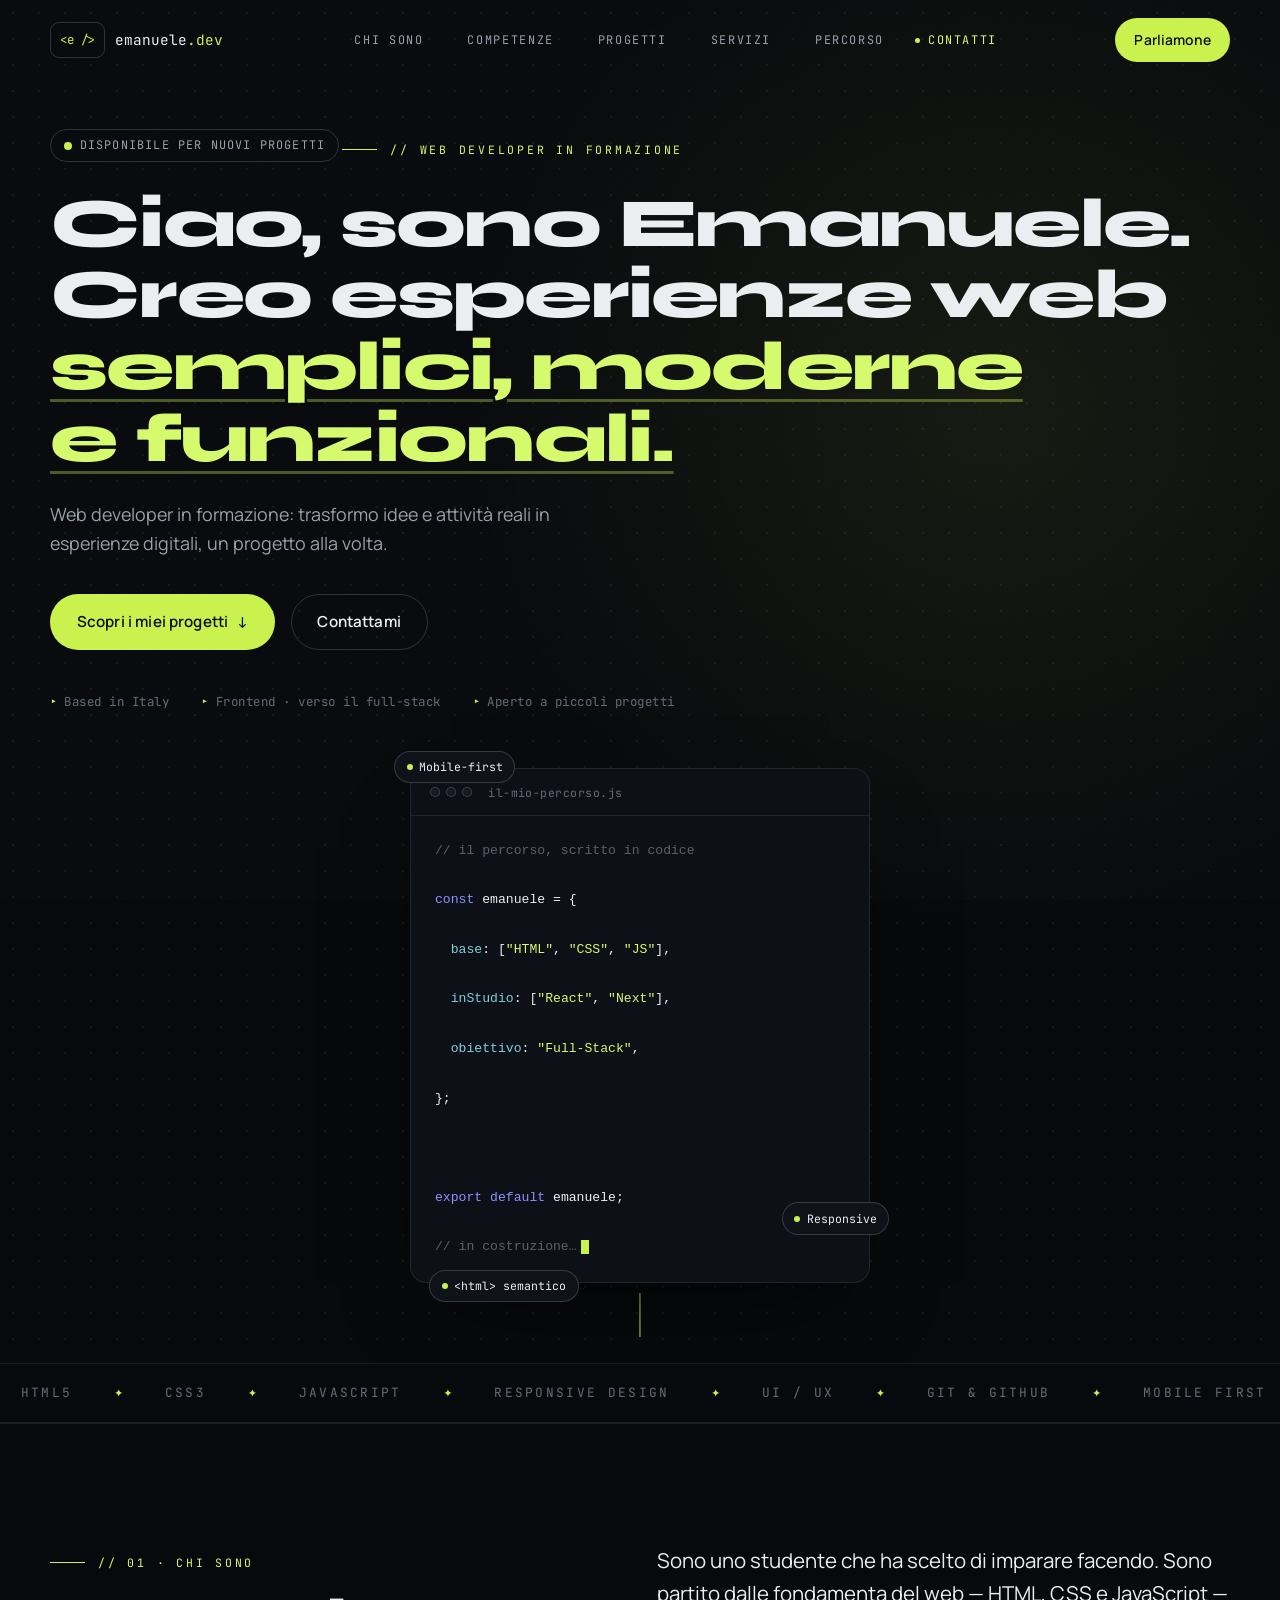
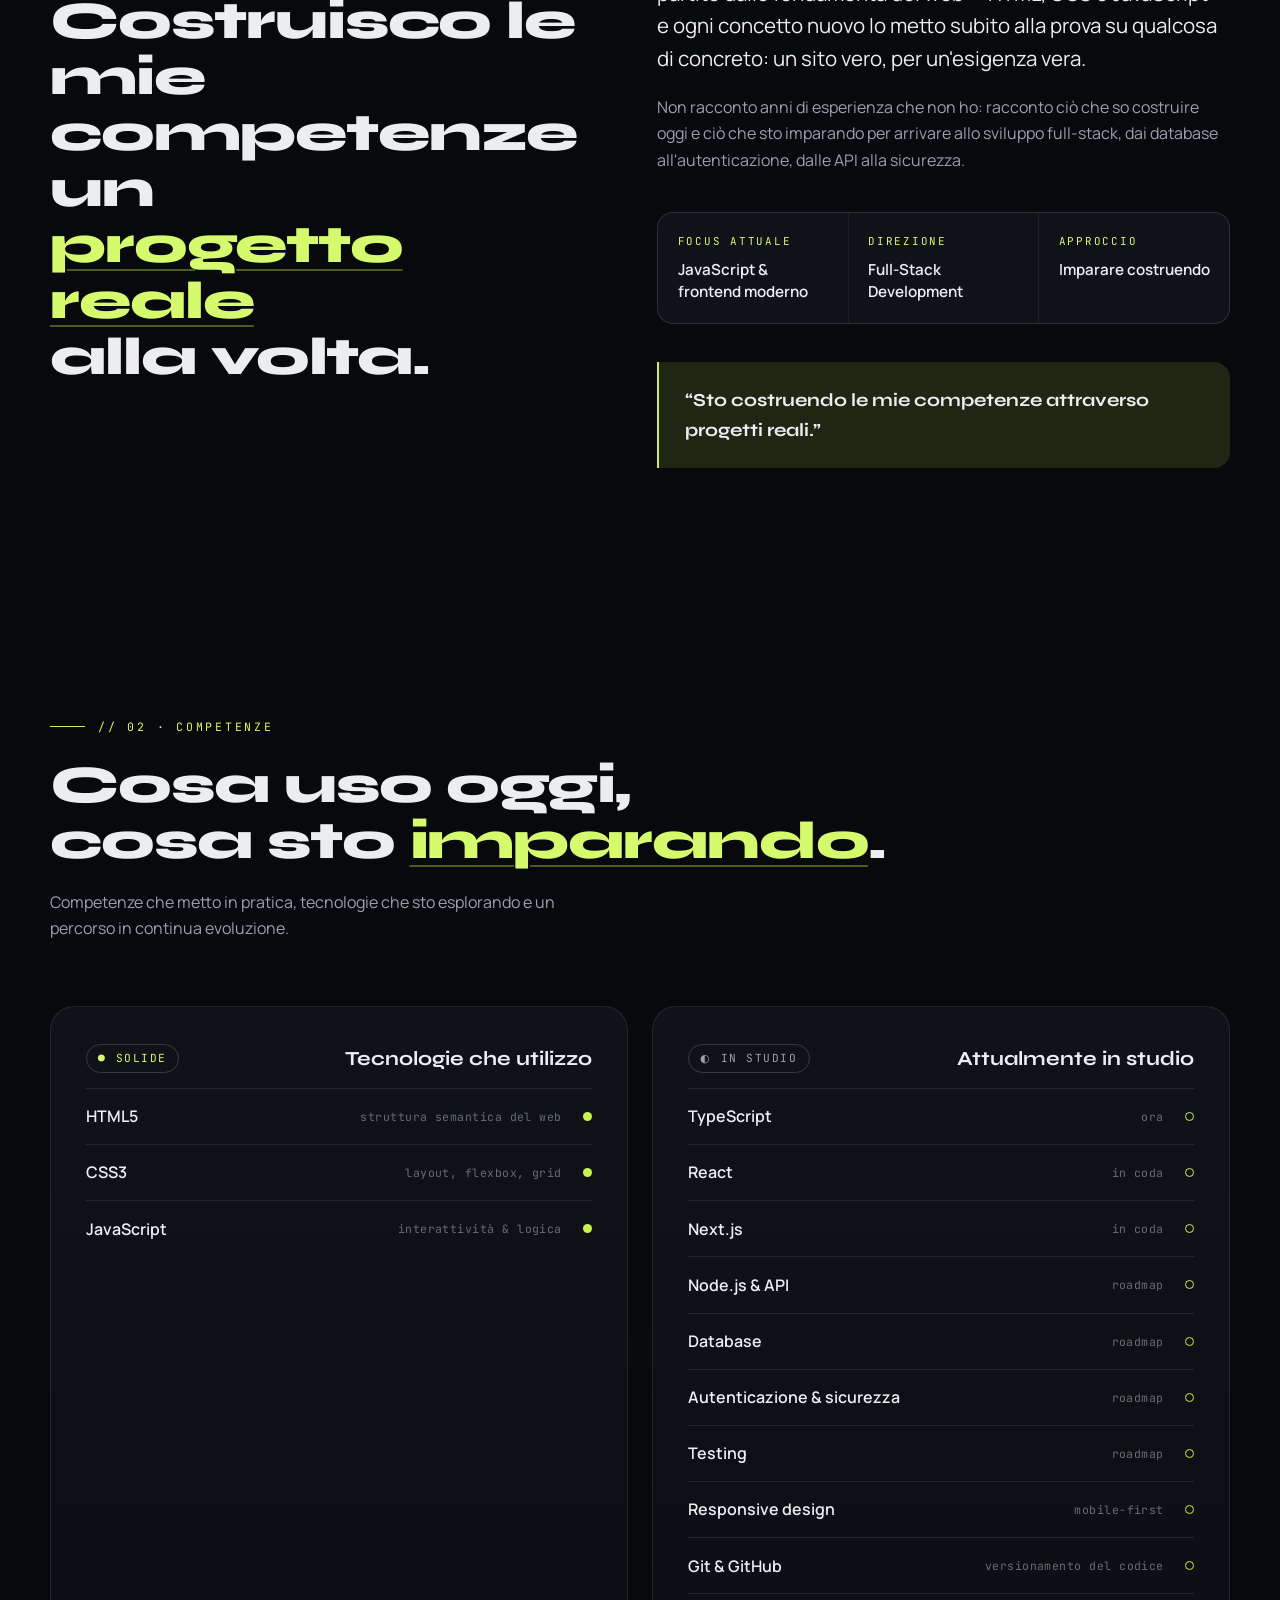
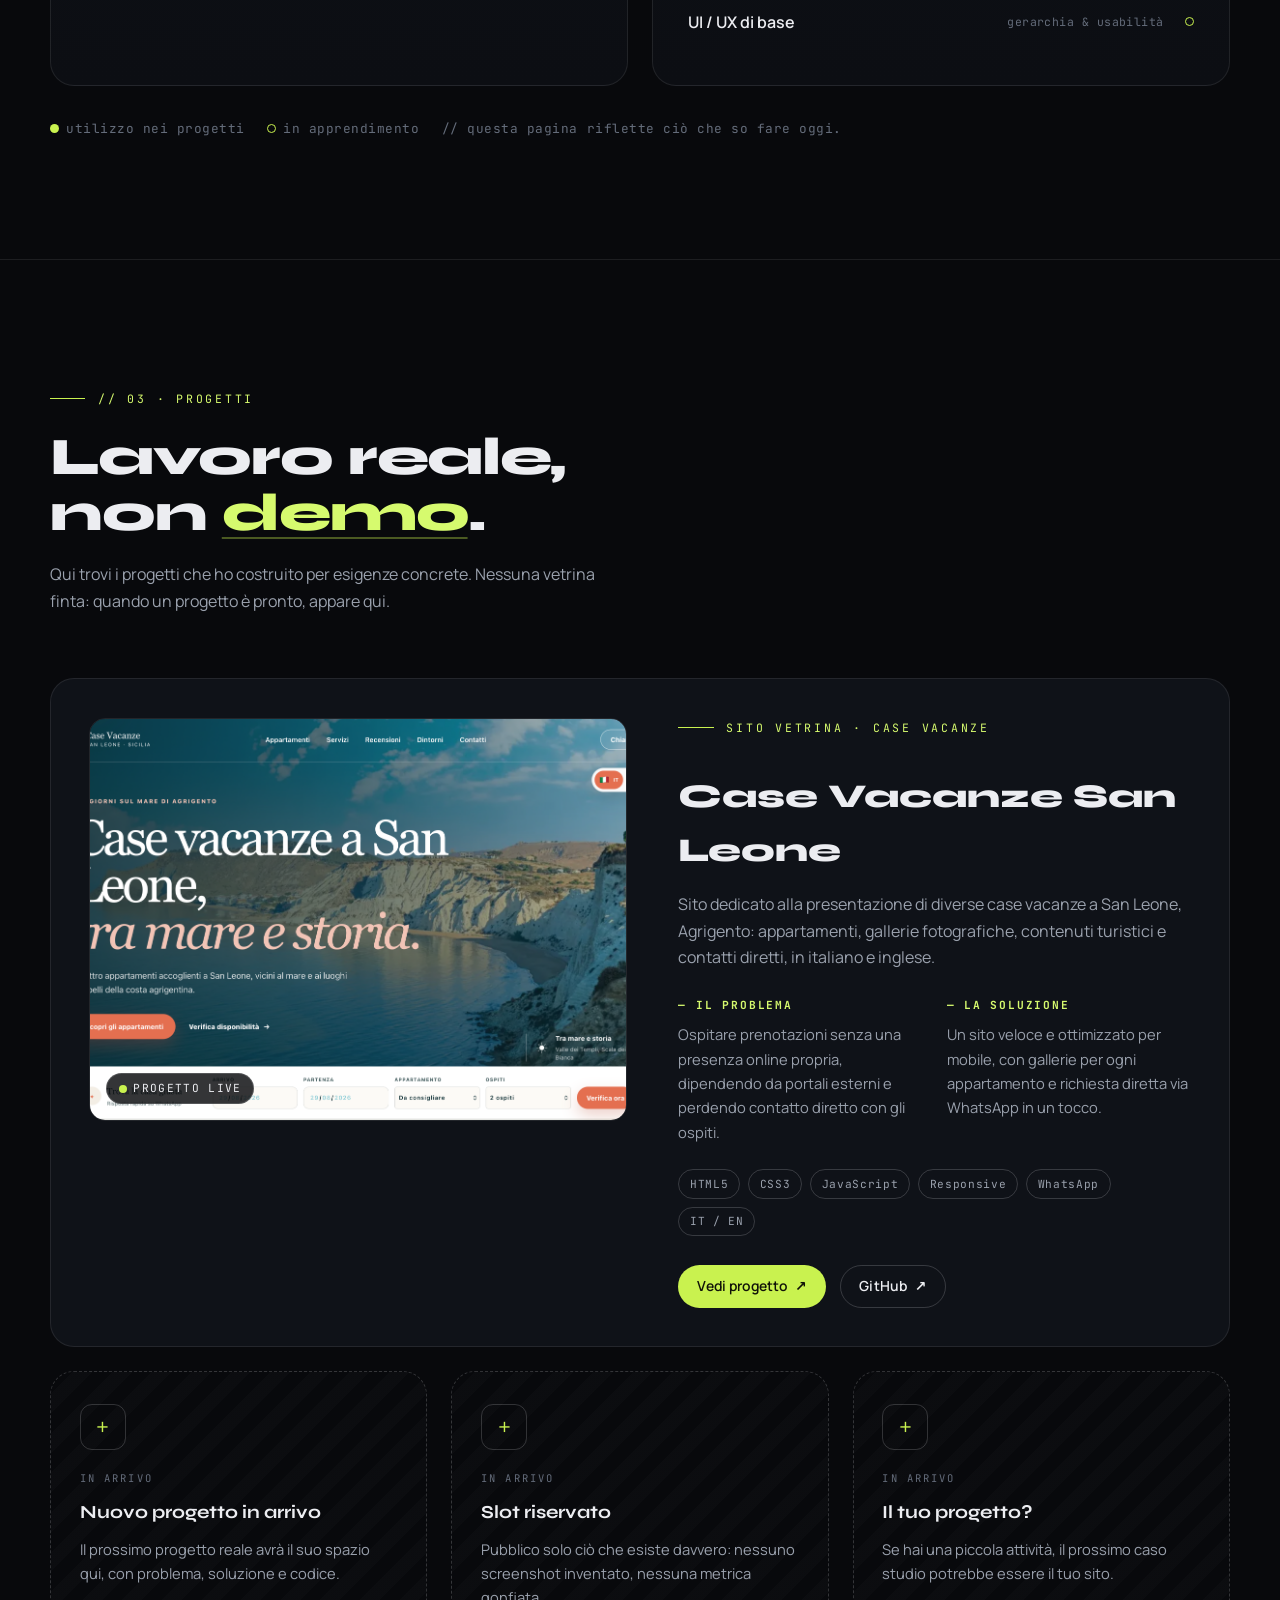
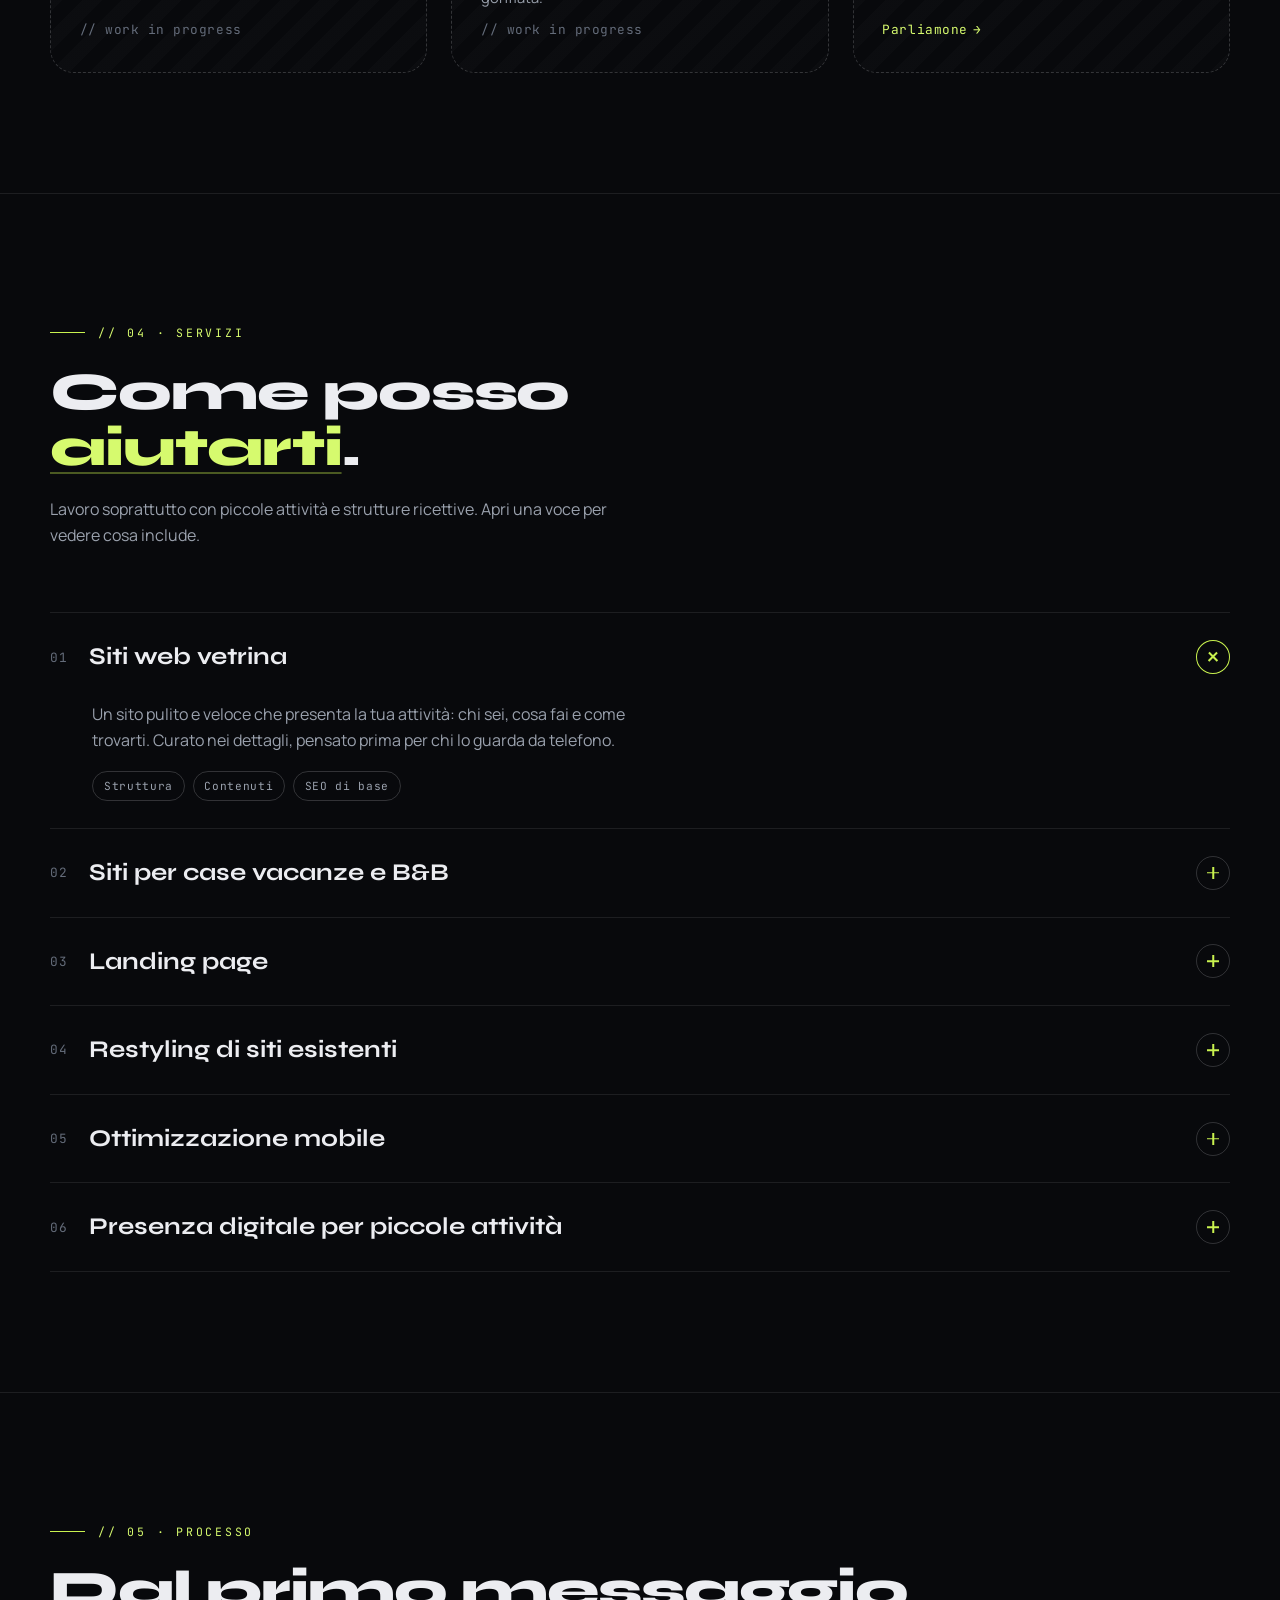
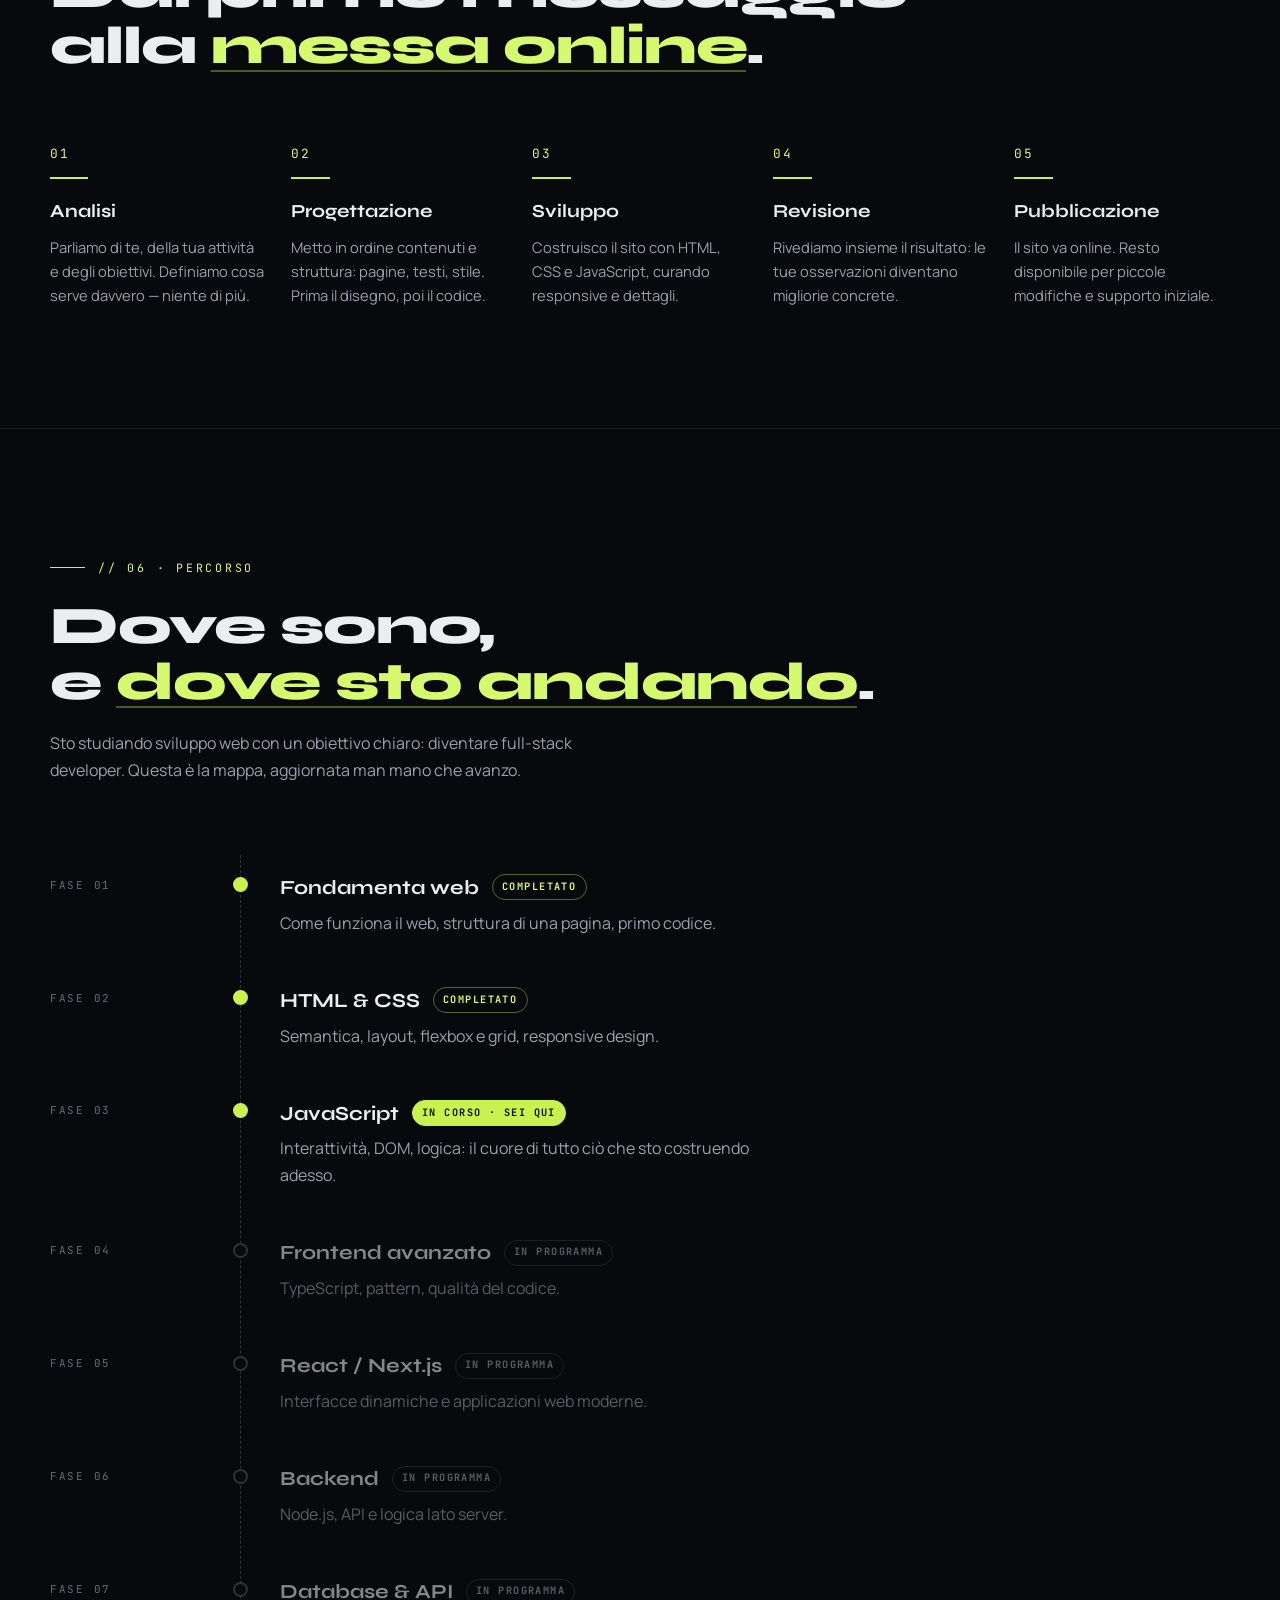
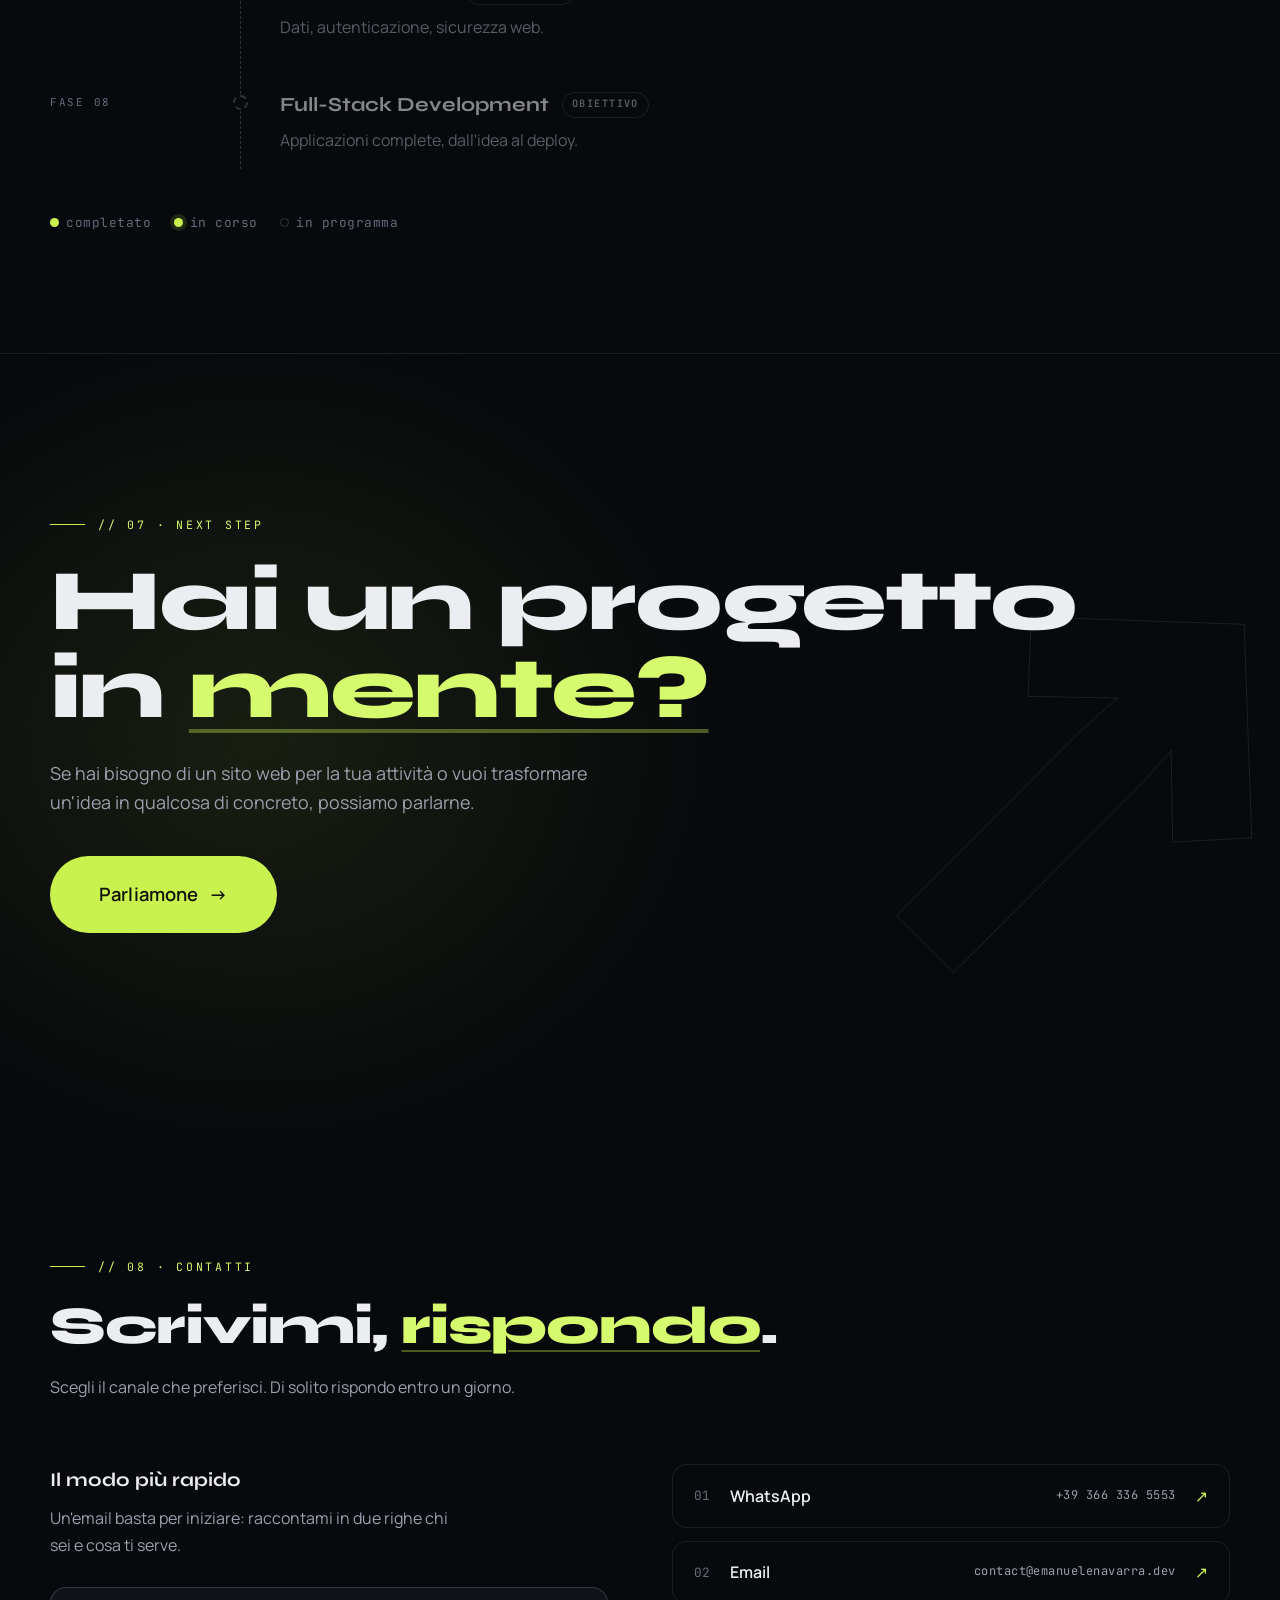
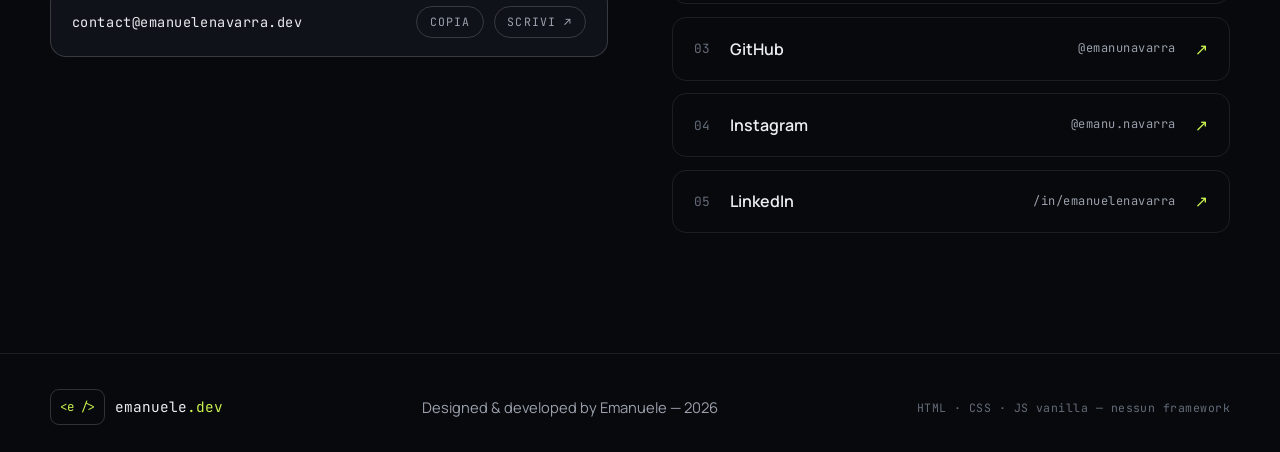
==== commit 3ccc9d5f: "Update contact information in index.html" ====
--- a/index.html
+++ b/index.html
@@ -916,7 +916,7 @@
           <div class="reveal" style="--d: 0.25s">
             <!-- Sostituisci l'indirizzo email qui sotto -->
             <a
-              href="mailto:tuaemail@esempio.com"
+              href="mailto:contact@emanuelenavarra.dev"
               class="btn btn-primary btn-xl"
             >
               Parliamone <span aria-hidden="true">→</span>
@@ -957,17 +957,19 @@
               <div class="email-card">
                 <!-- Sostituisci l'indirizzo email qui sotto -->
                 <span class="email-addr mono" id="email-value"
-                  >tuaemail@esempio.com</span
+                  >contact@emanuelenavarra.dev</span
                 >
                 <div class="email-actions">
                   <button
                     class="copy-btn mono"
                     type="button"
-                    data-copy="tuaemail@esempio.com"
+                    data-copy="contact@emanuelenavarra.dev"
                   >
                     Copia
                   </button>
-                  <a class="copy-btn mono" href="mailto:tuaemail@esempio.com"
+                  <a
+                    class="copy-btn mono"
+                    href="mailto:contact@emanuelenavarra.dev "
                     >Scrivi ↗</a
                   >
                 </div>
@@ -978,52 +980,52 @@
               <!-- Sostituisci i link placeholder con i tuoi profili reali -->
               <a
                 class="channel"
-                href="https://wa.me/0000000000"
+                href="https://wa.me/393663365553"
                 target="_blank"
                 rel="noopener"
               >
                 <span class="ch-idx mono">01</span>
                 <span class="ch-name">WhatsApp</span>
-                <span class="ch-value mono">+39 000 000 0000</span>
+                <span class="ch-value mono">+39 366 336 5553</span>
                 <span class="ch-arrow" aria-hidden="true">↗</span>
               </a>
-              <a class="channel" href="mailto:tuaemail@esempio.com">
+              <a class="channel" href="mailto:contact@emanuelenavarra.dev">
                 <span class="ch-idx mono">02</span>
                 <span class="ch-name">Email</span>
-                <span class="ch-value mono">tuaemail@esempio.com</span>
+                <span class="ch-value mono">contact@emanuelenavarra.dev</span>
                 <span class="ch-arrow" aria-hidden="true">↗</span>
               </a>
               <a
                 class="channel"
-                href="https://github.com/username"
+                href="https://github.com/emanunavarra"
                 target="_blank"
                 rel="noopener"
               >
                 <span class="ch-idx mono">03</span>
                 <span class="ch-name">GitHub</span>
-                <span class="ch-value mono">@username</span>
+                <span class="ch-value mono">@emanunavarra</span>
                 <span class="ch-arrow" aria-hidden="true">↗</span>
               </a>
               <a
                 class="channel"
-                href="https://instagram.com/username"
+                href="https://instagram.com/emanu.navarra"
                 target="_blank"
                 rel="noopener"
               >
                 <span class="ch-idx mono">04</span>
                 <span class="ch-name">Instagram</span>
-                <span class="ch-value mono">@username</span>
+                <span class="ch-value mono">@emanu.navarra</span>
                 <span class="ch-arrow" aria-hidden="true">↗</span>
               </a>
               <a
                 class="channel"
-                href="https://linkedin.com/in/username"
+                href="https://www.linkedin.com/in/emanuele-navarra-0b55762a9?utm_source=share_via&utm_content=profile&utm_medium=member_ios"
                 target="_blank"
                 rel="noopener"
               >
                 <span class="ch-idx mono">05</span>
                 <span class="ch-name">LinkedIn</span>
-                <span class="ch-value mono">/in/username</span>
+                <span class="ch-value mono">/in/emanuelenavarra</span>
                 <span class="ch-arrow" aria-hidden="true">↗</span>
               </a>
             </div>
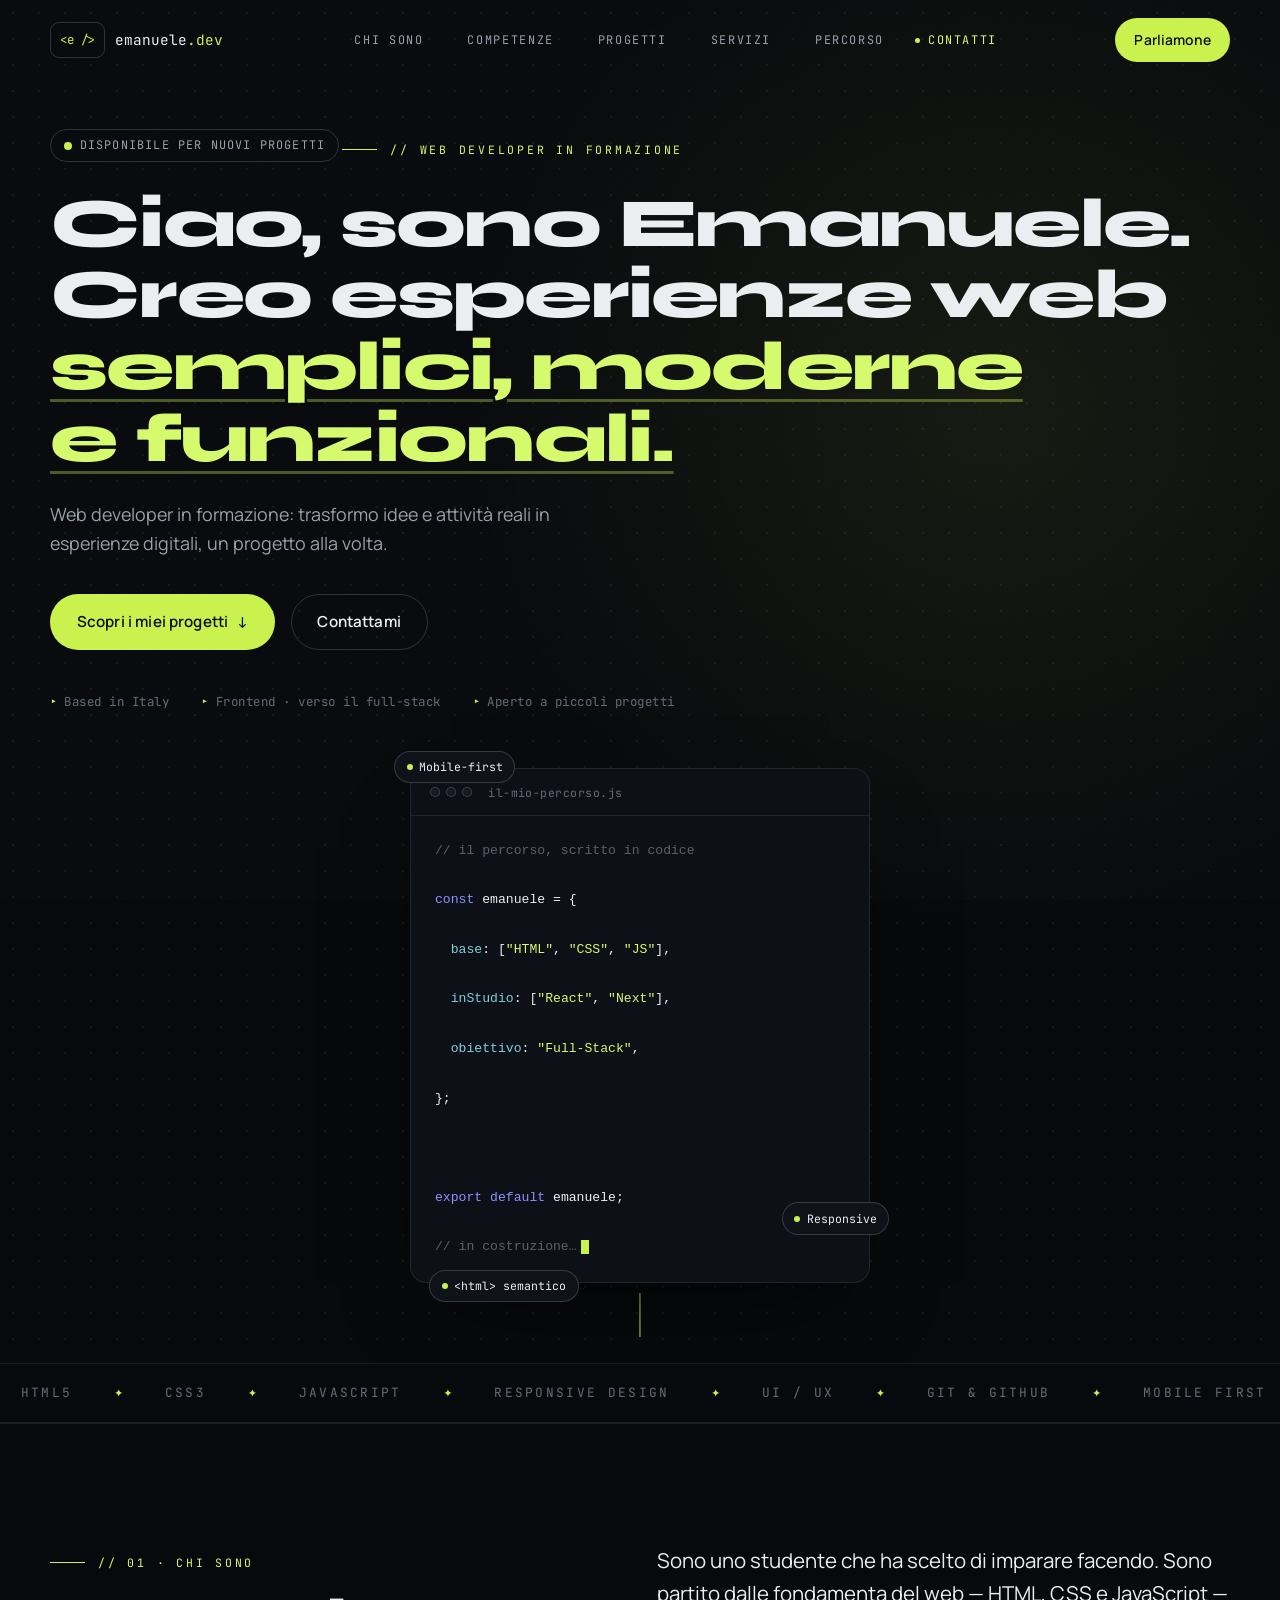
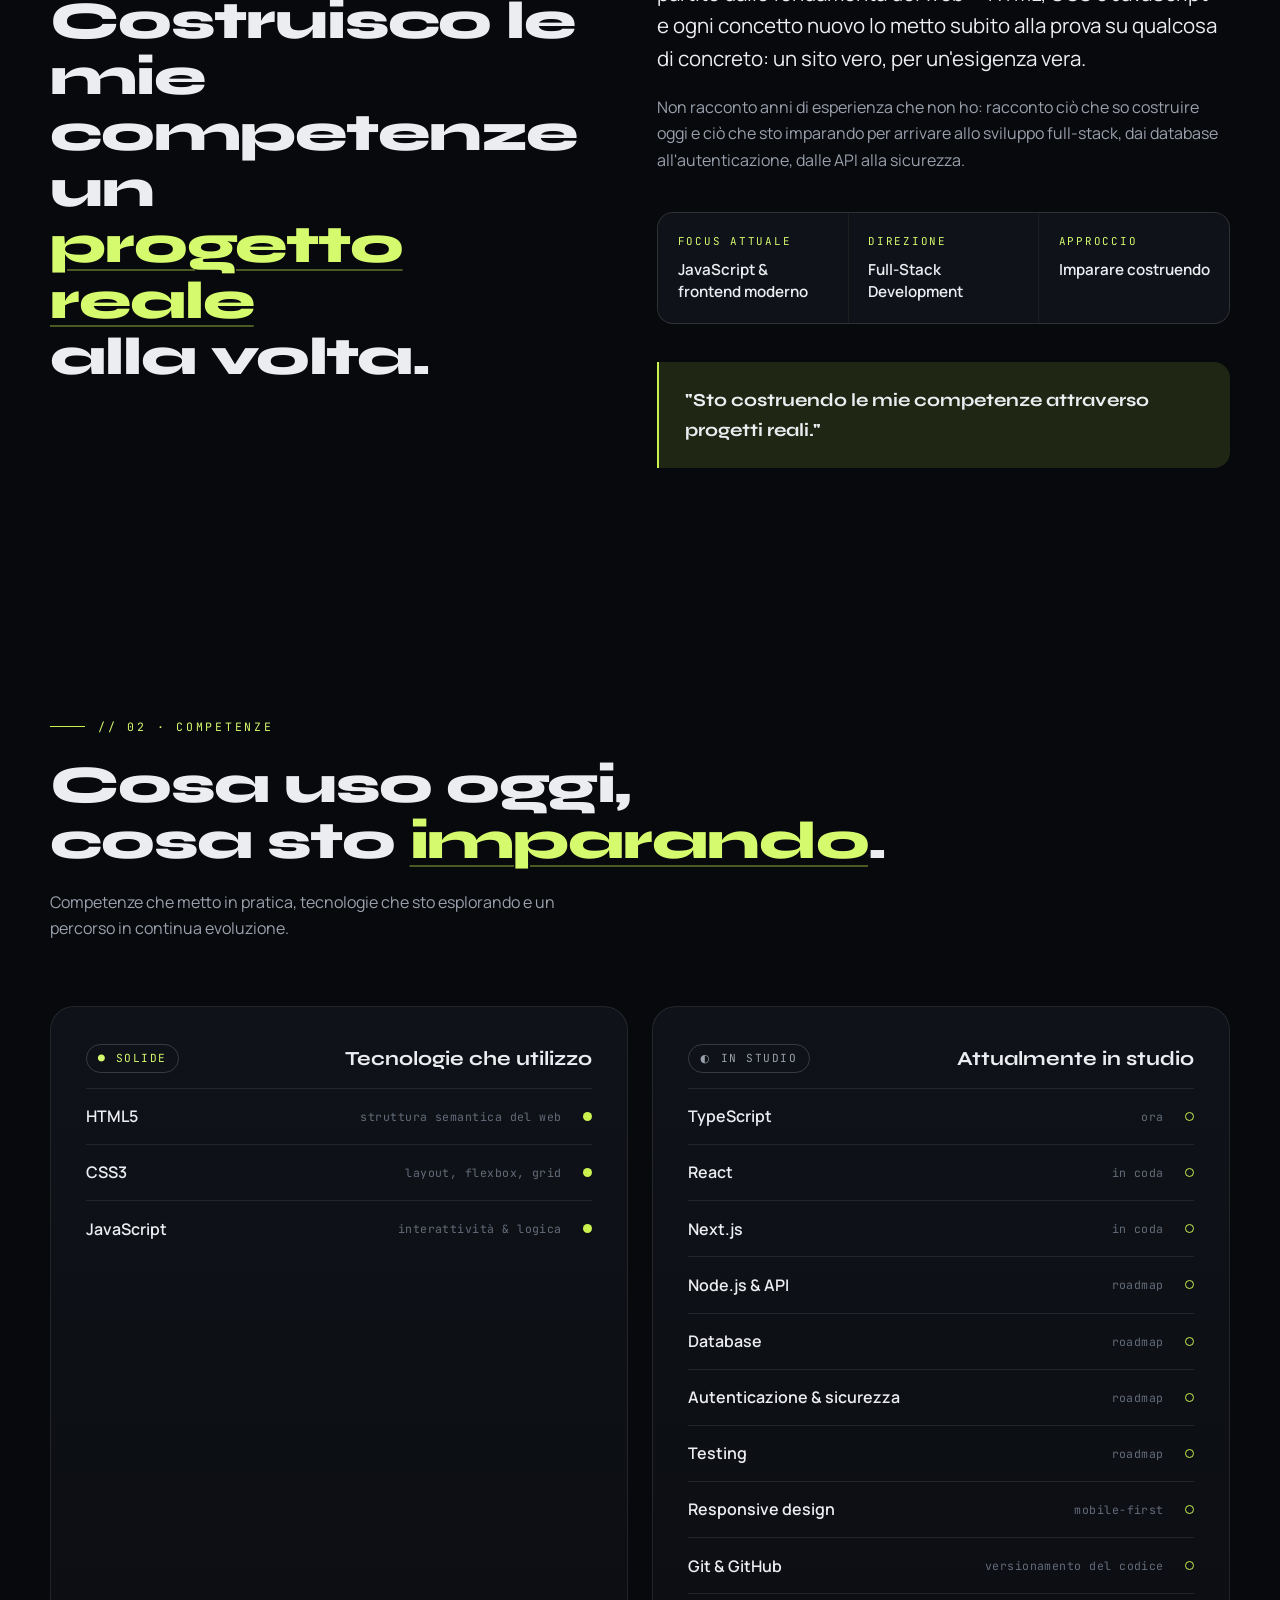
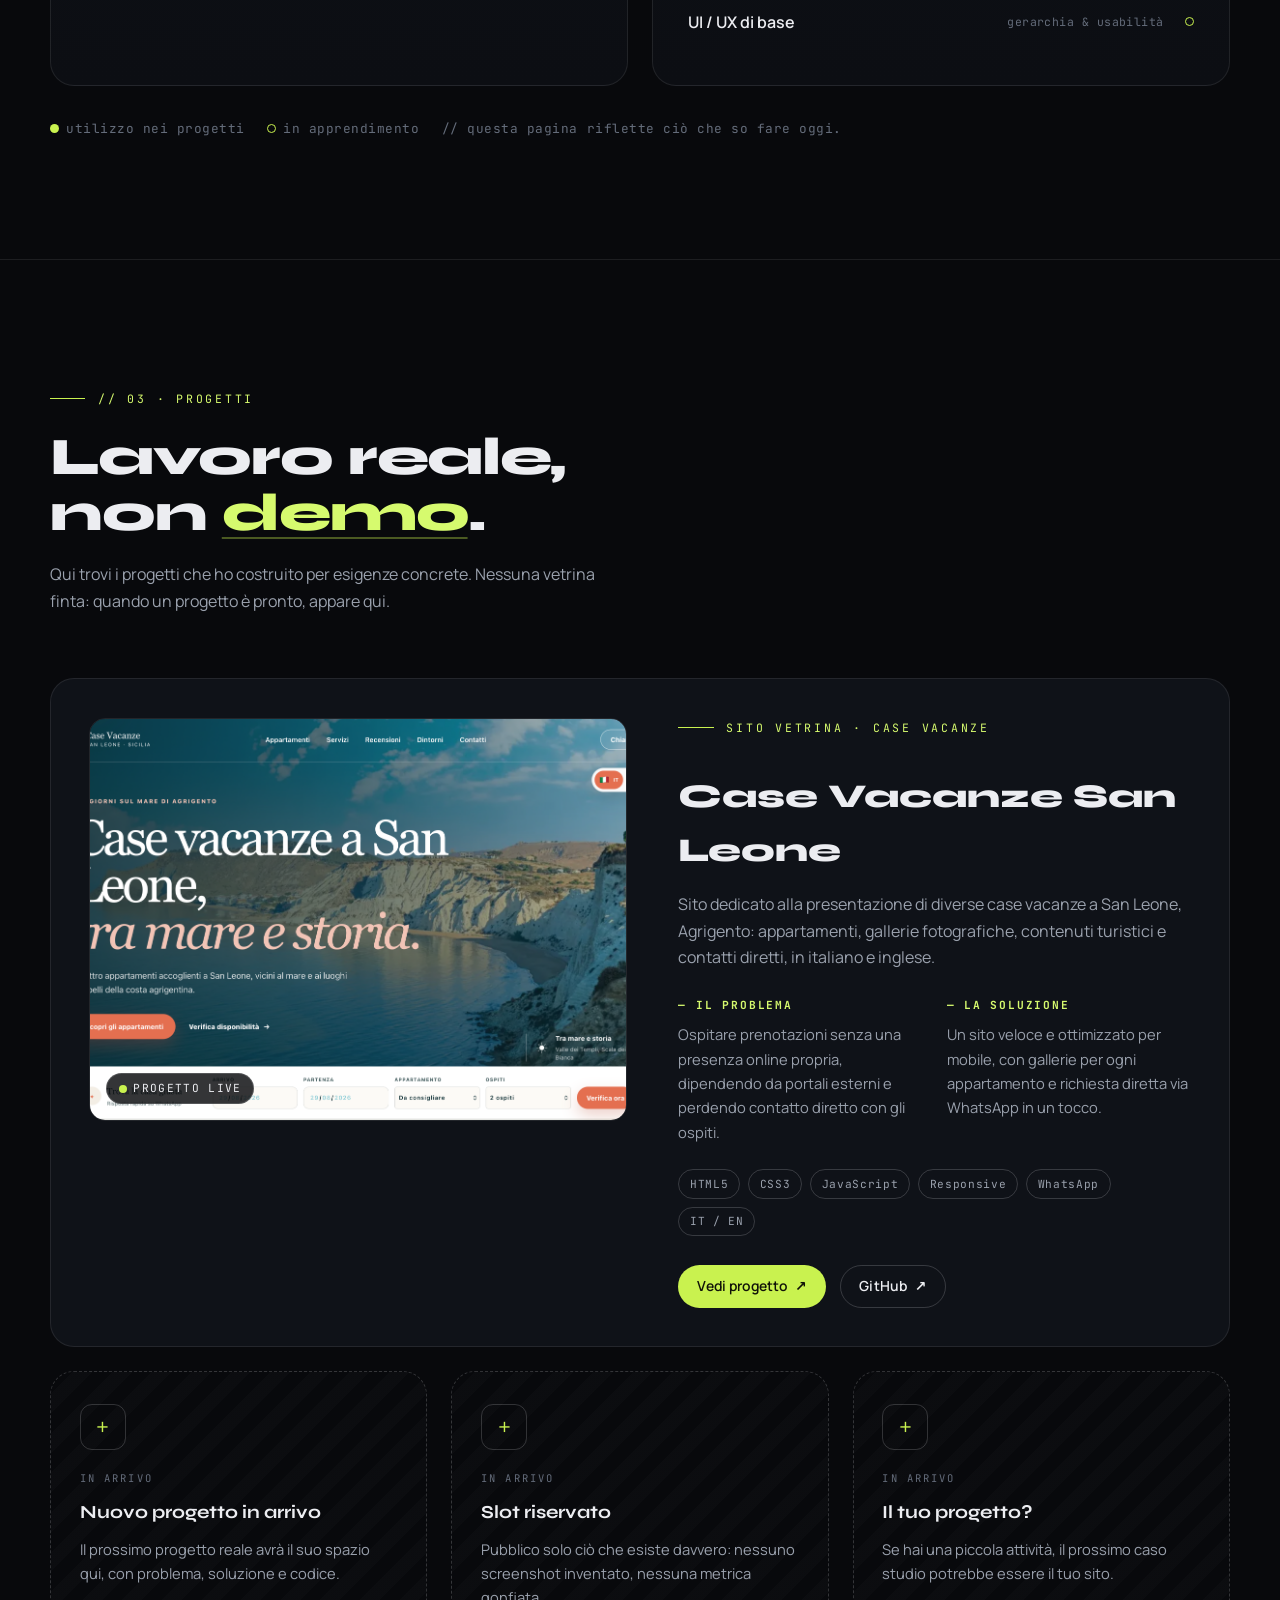
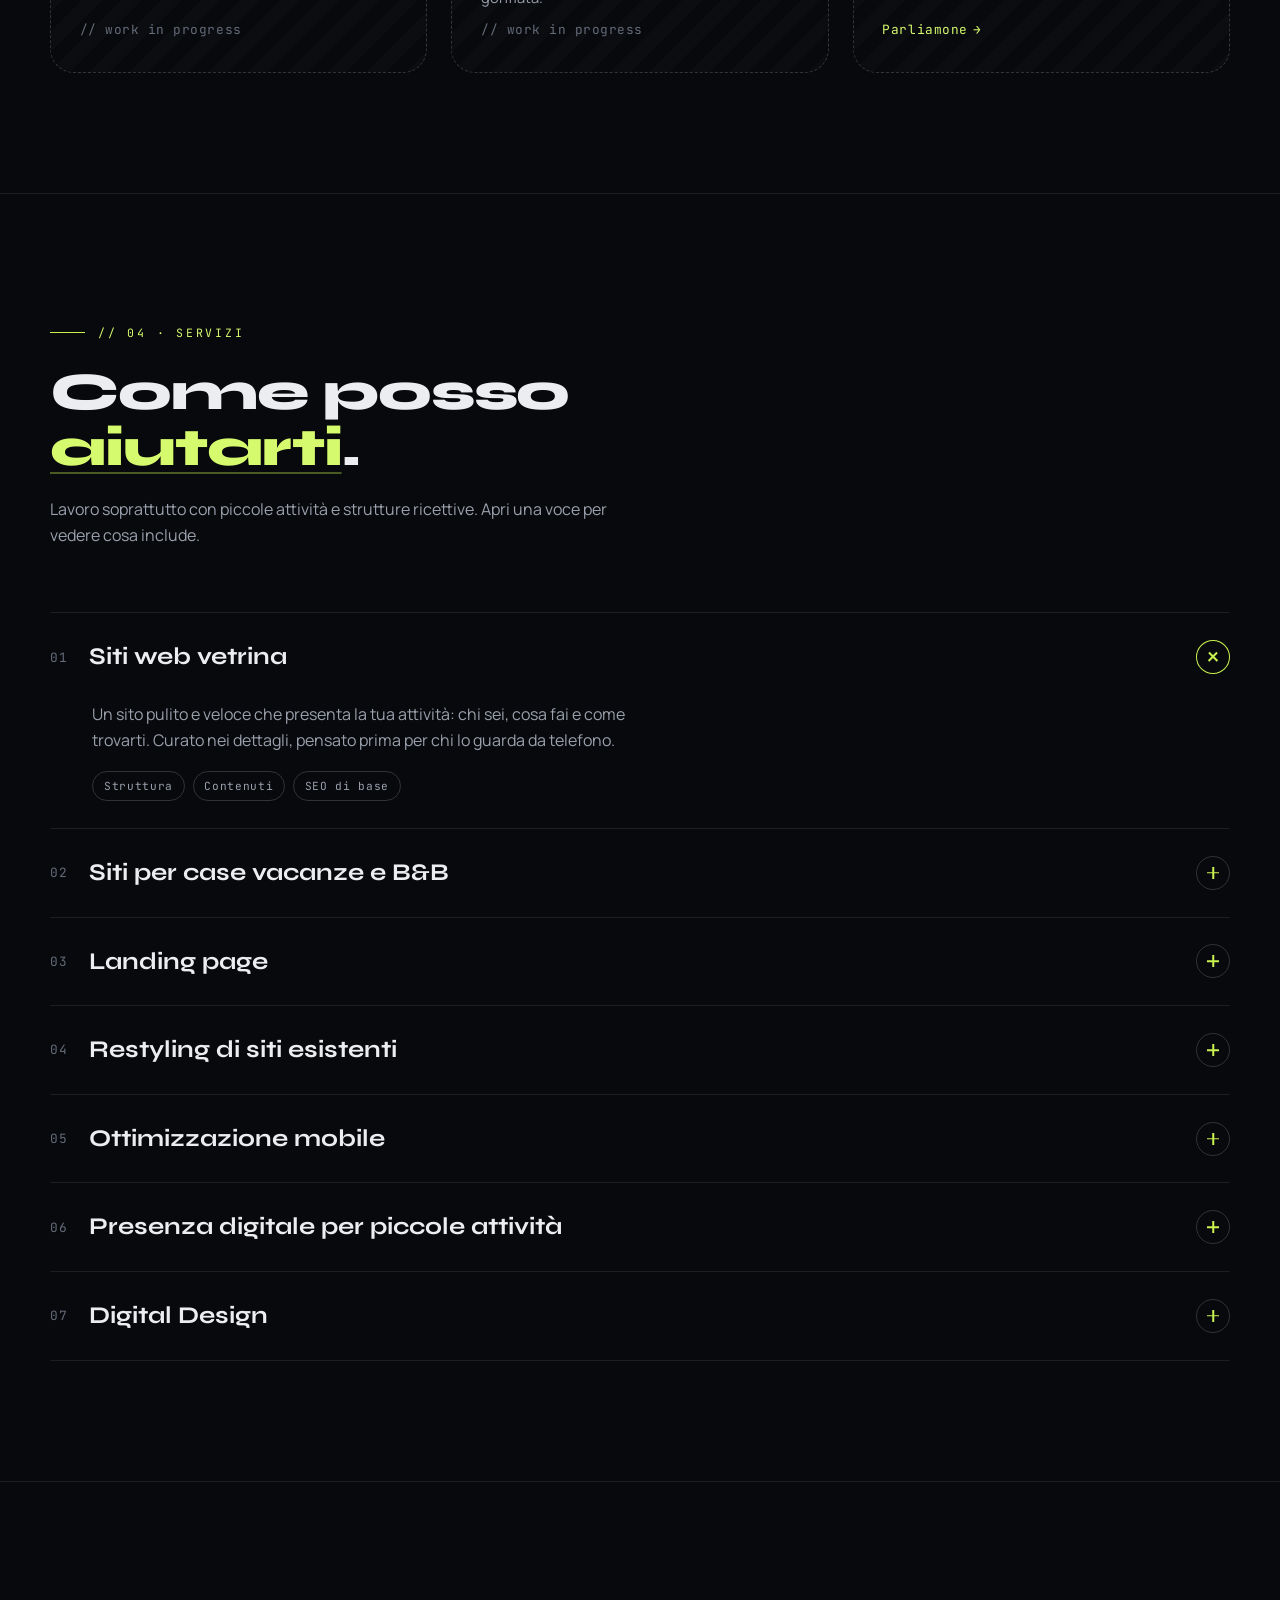
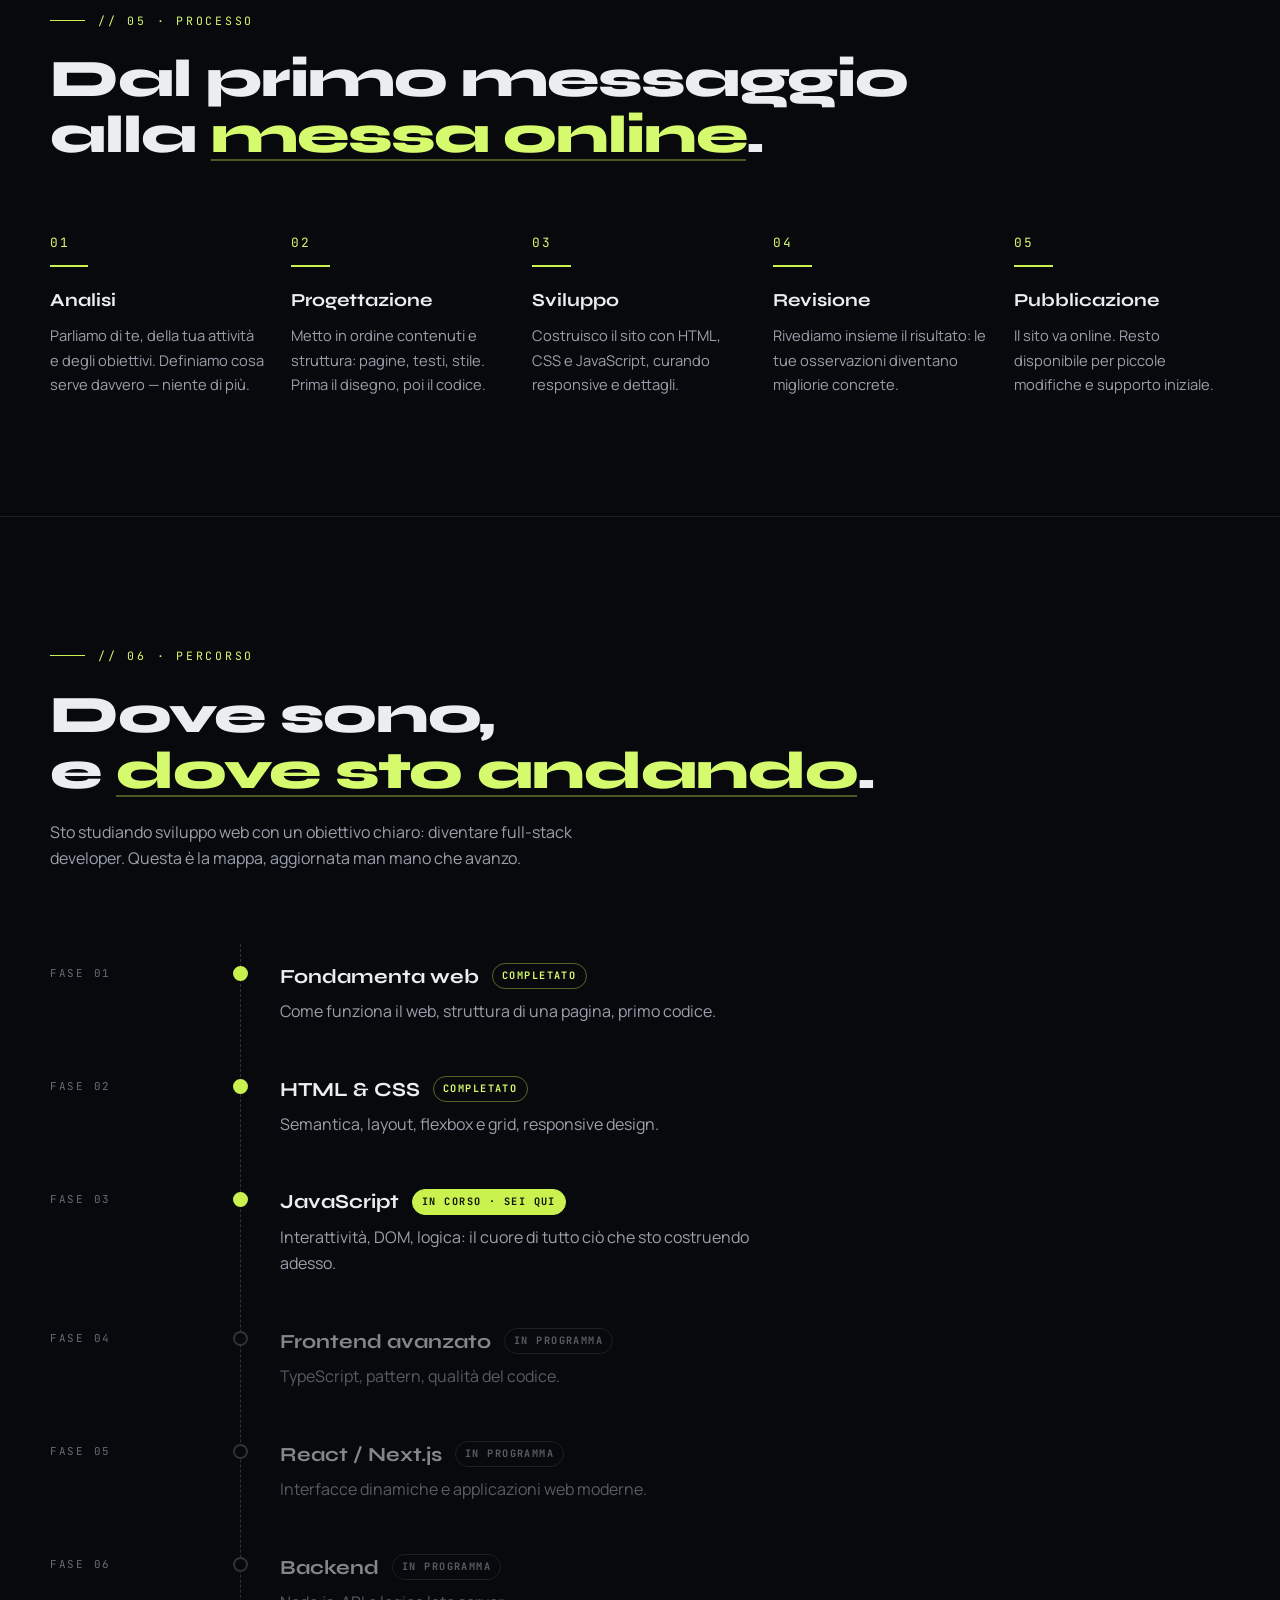
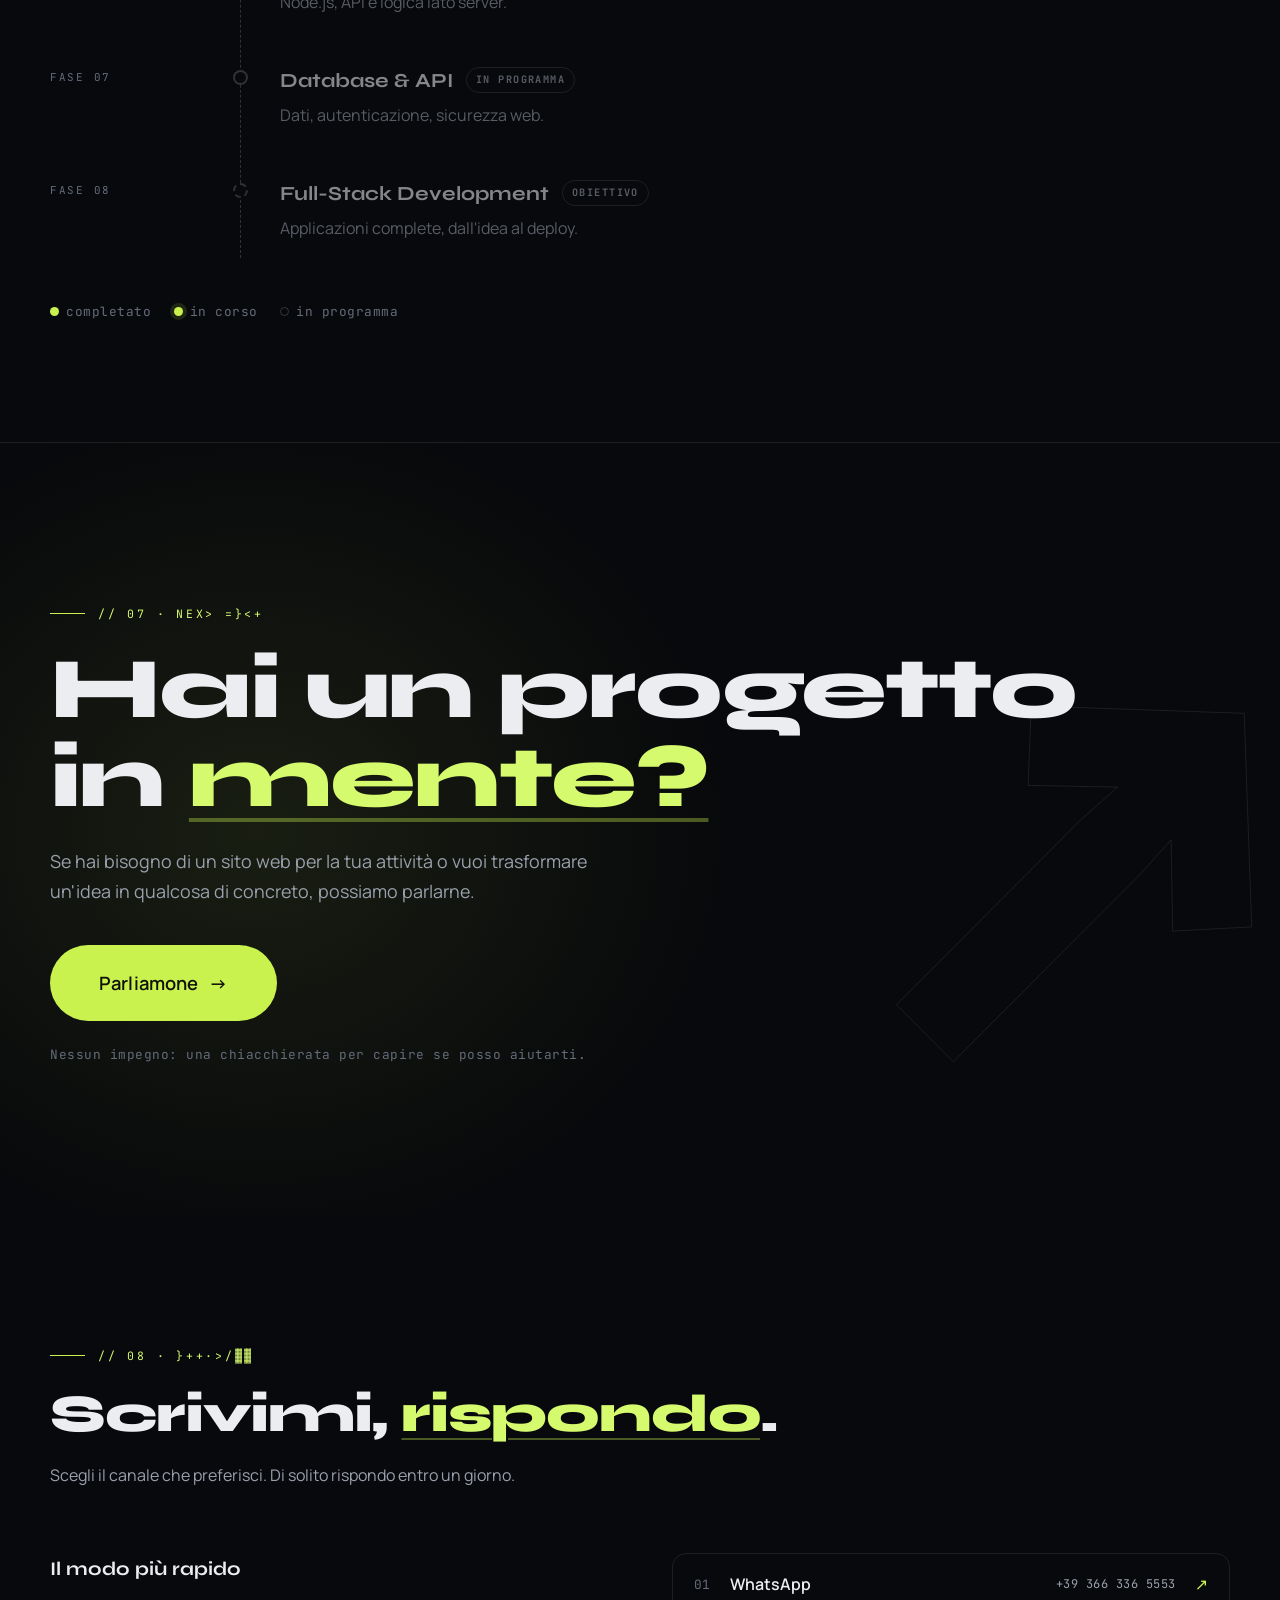
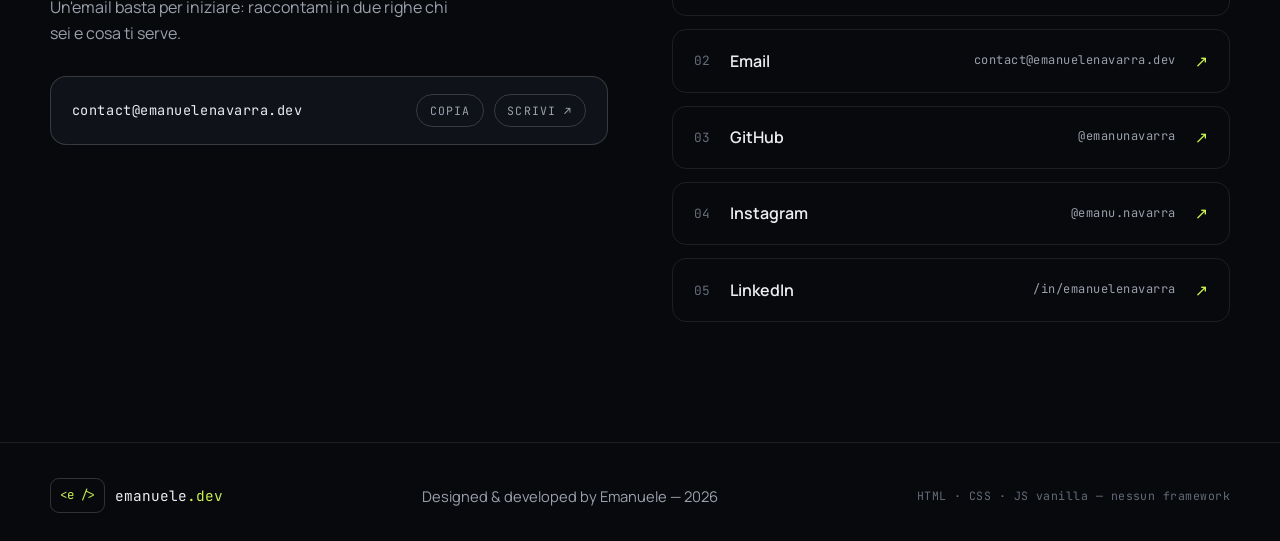
==== commit bc9836f9: "Add files via upload" ====
--- a/index.html
+++ b/index.html
@@ -296,7 +296,7 @@
 
             <blockquote class="about-quote reveal" style="--d: 0.25s">
               <p>
-                “Sto costruendo le mie competenze attraverso progetti reali.”
+                "Sto costruendo le mie competenze attraverso progetti reali."
               </p>
             </blockquote>
           </div>
@@ -698,6 +698,37 @@
                 </div>
               </div>
             </div>
+
+            <div class="acc-item">
+              <button class="acc-head" type="button" aria-expanded="false">
+                <span class="acc-idx mono">07</span>
+                <span class="acc-title">Digital Design</span>
+                <span class="acc-icon" aria-hidden="true"></span>
+              </button>
+              <div class="acc-panel">
+                <div class="acc-inner">
+                  <p class="acc-desc">
+                    Contenuti visivi moderni e coerenti per aiutare attività e
+                    brand a comunicare online in modo più professionale: il
+                    complemento naturale di ogni presenza web che costruisco.
+                  </p>
+                  <p class="acc-micro">
+                    Social Graphics · Promotional Design · Visual Identity
+                  </p>
+                  <ul class="tags" role="list">
+                    <li>Locandine</li>
+                    <li>Grafiche promozionali</li>
+                    <li>Social content</li>
+                    <li>Loghi</li>
+                    <li>Visual identity</li>
+                    <li>Materiali digitali</li>
+                  </ul>
+                  <a class="ph-link mono" href="works.html"
+                    >Esplora i lavori <span aria-hidden="true">↗</span></a
+                  >
+                </div>
+              </div>
+            </div>
           </div>
         </div>
       </section>
@@ -914,7 +945,6 @@
             un'idea in qualcosa di concreto, possiamo parlarne.
           </p>
           <div class="reveal" style="--d: 0.25s">
-            <!-- Sostituisci l'indirizzo email qui sotto -->
             <a
               href="mailto:contact@emanuelenavarra.dev"
               class="btn btn-primary btn-xl"
@@ -955,7 +985,6 @@
               </p>
 
               <div class="email-card">
-                <!-- Sostituisci l'indirizzo email qui sotto -->
                 <span class="email-addr mono" id="email-value"
                   >contact@emanuelenavarra.dev</span
                 >
@@ -969,7 +998,7 @@
                   </button>
                   <a
                     class="copy-btn mono"
-                    href="mailto:contact@emanuelenavarra.dev "
+                    href="mailto:contact@emanuelenavarra.dev"
                     >Scrivi ↗</a
                   >
                 </div>
@@ -977,7 +1006,6 @@
             </div>
 
             <div class="channels reveal" style="--d: 0.12s">
-              <!-- Sostituisci i link placeholder con i tuoi profili reali -->
               <a
                 class="channel"
                 href="https://wa.me/393663365553"
@@ -1059,4 +1087,4 @@
 
     <script src="js/script.js"></script>
   </body>
-</html>
+</html>
--- a/css/style.css
+++ b/css/style.css
@@ -417,6 +417,23 @@
 .acc-inner .acc-desc { color: var(--muted); max-width: 62ch; padding-left: calc(1.4rem + 2ch); }
 .acc-inner .tags { padding: 1.1rem 0 1.7rem calc(1.4rem + 2ch); }
 
+/* Digital Design · micro-riga e link alla futura gallery */
+.acc-inner .acc-micro {
+  font-family: var(--font-mono);
+  font-size: .68rem;
+  letter-spacing: .16em;
+  text-transform: uppercase;
+  color: var(--faint);
+  margin-top: 1rem;
+  padding-left: calc(1.4rem + 2ch);
+}
+.acc-inner .ph-link {
+  display: inline-flex;
+  margin-top: 1.1rem;
+  padding-left: calc(1.4rem + 2ch);
+  font-size: .72rem;
+}
+
 /* ---------- Processo ---------- */
 .process { border-top: 1px solid var(--line); }
 .steps { display: grid; gap: 2.2rem; margin-top: clamp(2.5rem, 6vw, 4rem); }
@@ -565,7 +582,10 @@
   .about-stats { grid-template-columns: 1fr; }
 
   .featured-ps { grid-template-columns: 1fr; }
-  .acc-inner .acc-desc, .acc-inner .tags { padding-left: 0; }
+  .acc-inner .acc-desc,
+  .acc-inner .tags,
+  .acc-inner .acc-micro,
+  .acc-inner .ph-link { padding-left: 0; }
 
   .tl-wrap::before { left: 7px; }
   .tl-item { grid-template-columns: 1fr; gap: .4rem; padding-left: 2.4rem; }
@@ -582,7 +602,6 @@
    ============================================================ */
 @media (max-width: 720px) {
 
-  /* Tutti i titoli: peso più leggero e nessuna spaziatura negativa */
   .hero-title,
   .section-title,
   .cta-title,
@@ -599,7 +618,6 @@
     letter-spacing: 0;
   }
 
-  /* Misure e interlinea ricalibrate per schermi piccoli */
   .hero-title    { font-size: clamp(2.1rem, 8.6vw, 2.7rem);  line-height: 1.16; }
   .section-title { font-size: clamp(1.8rem, 7.4vw, 2.25rem); line-height: 1.18; }
   .cta-title     { font-size: clamp(2.2rem, 10vw, 3rem);     line-height: 1.12; }
@@ -614,10 +632,8 @@
   .contact-sub    { font-size: 1.15rem; line-height: 1.35; }
   .about-quote p  { font-size: 1.08rem; line-height: 1.5; }
 
-  /* Più aria tra le righe dei titoli "a maschera", senza tagliare le discendenti */
   .lm { padding-bottom: .14em; margin-bottom: -.14em; }
 
-  /* Sottolineatura accent più staccata dal testo */
   em.hl { text-underline-offset: .22em; }
 }
 
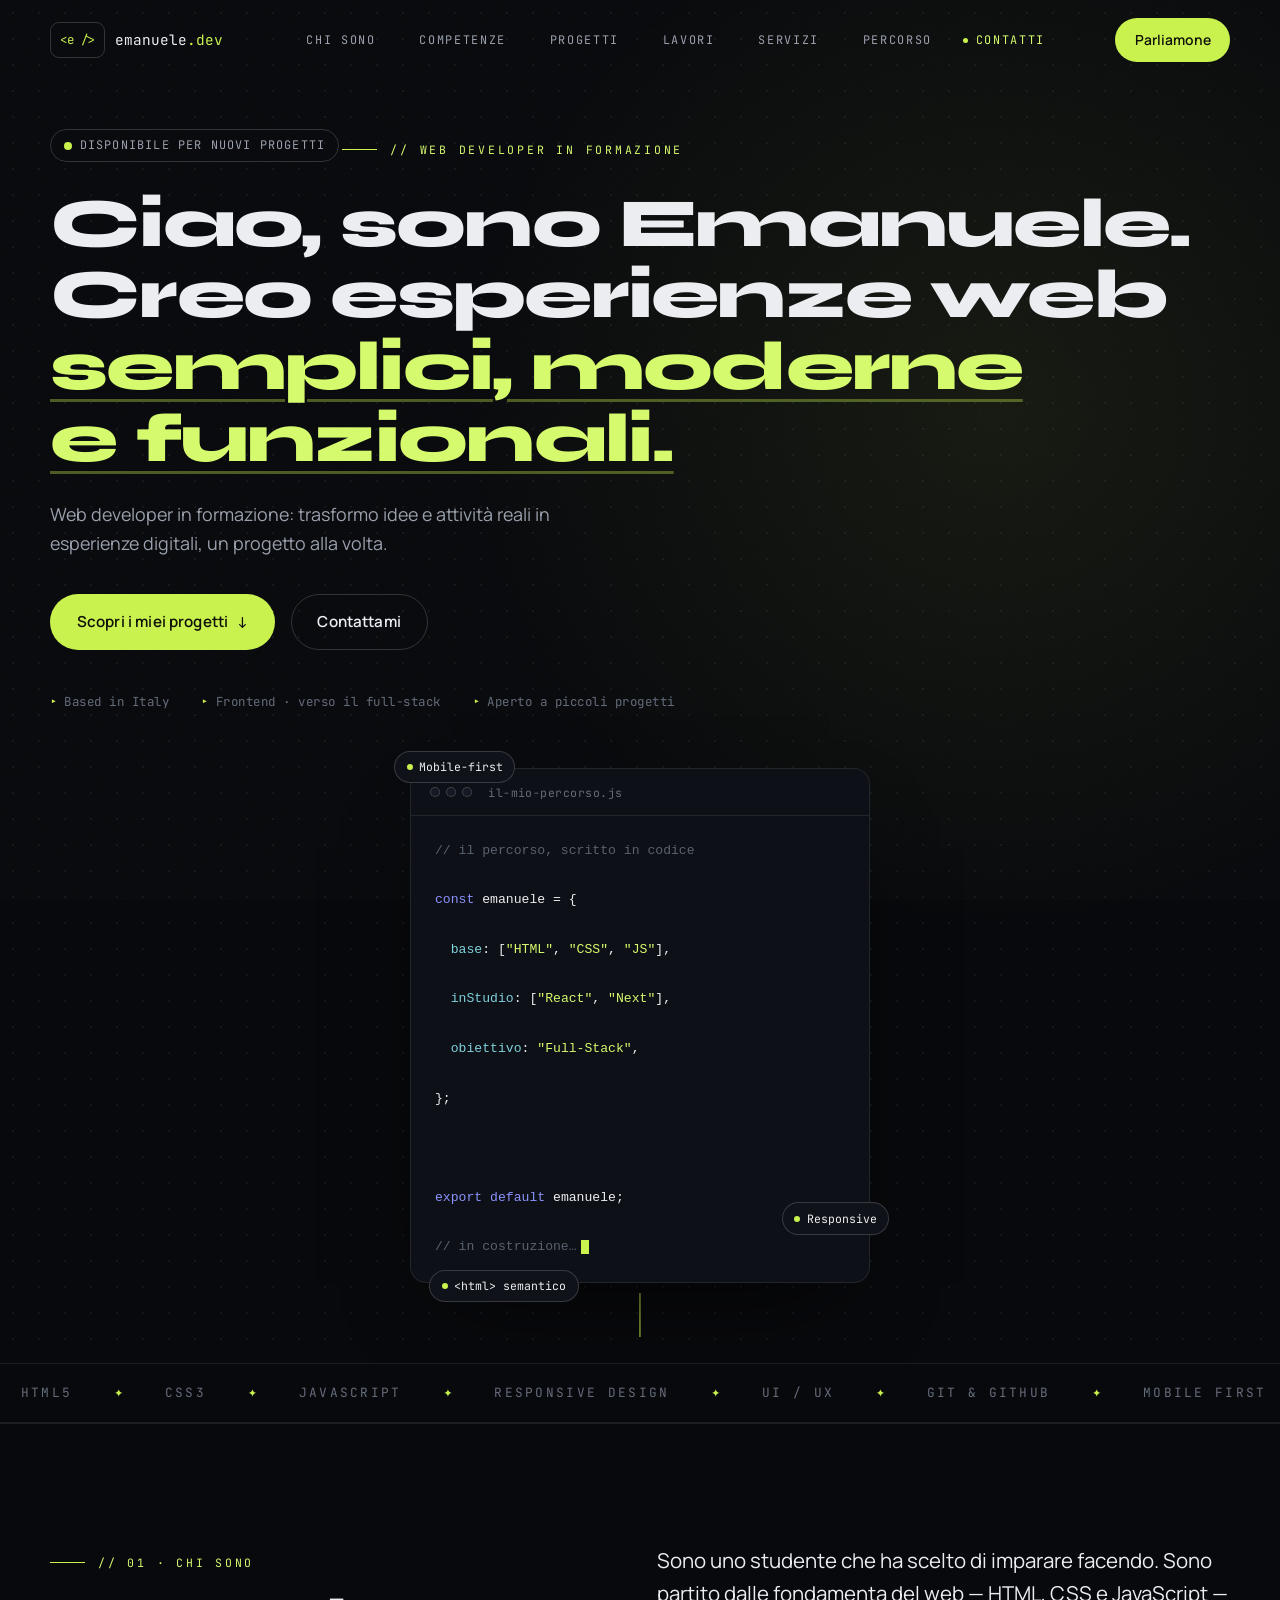
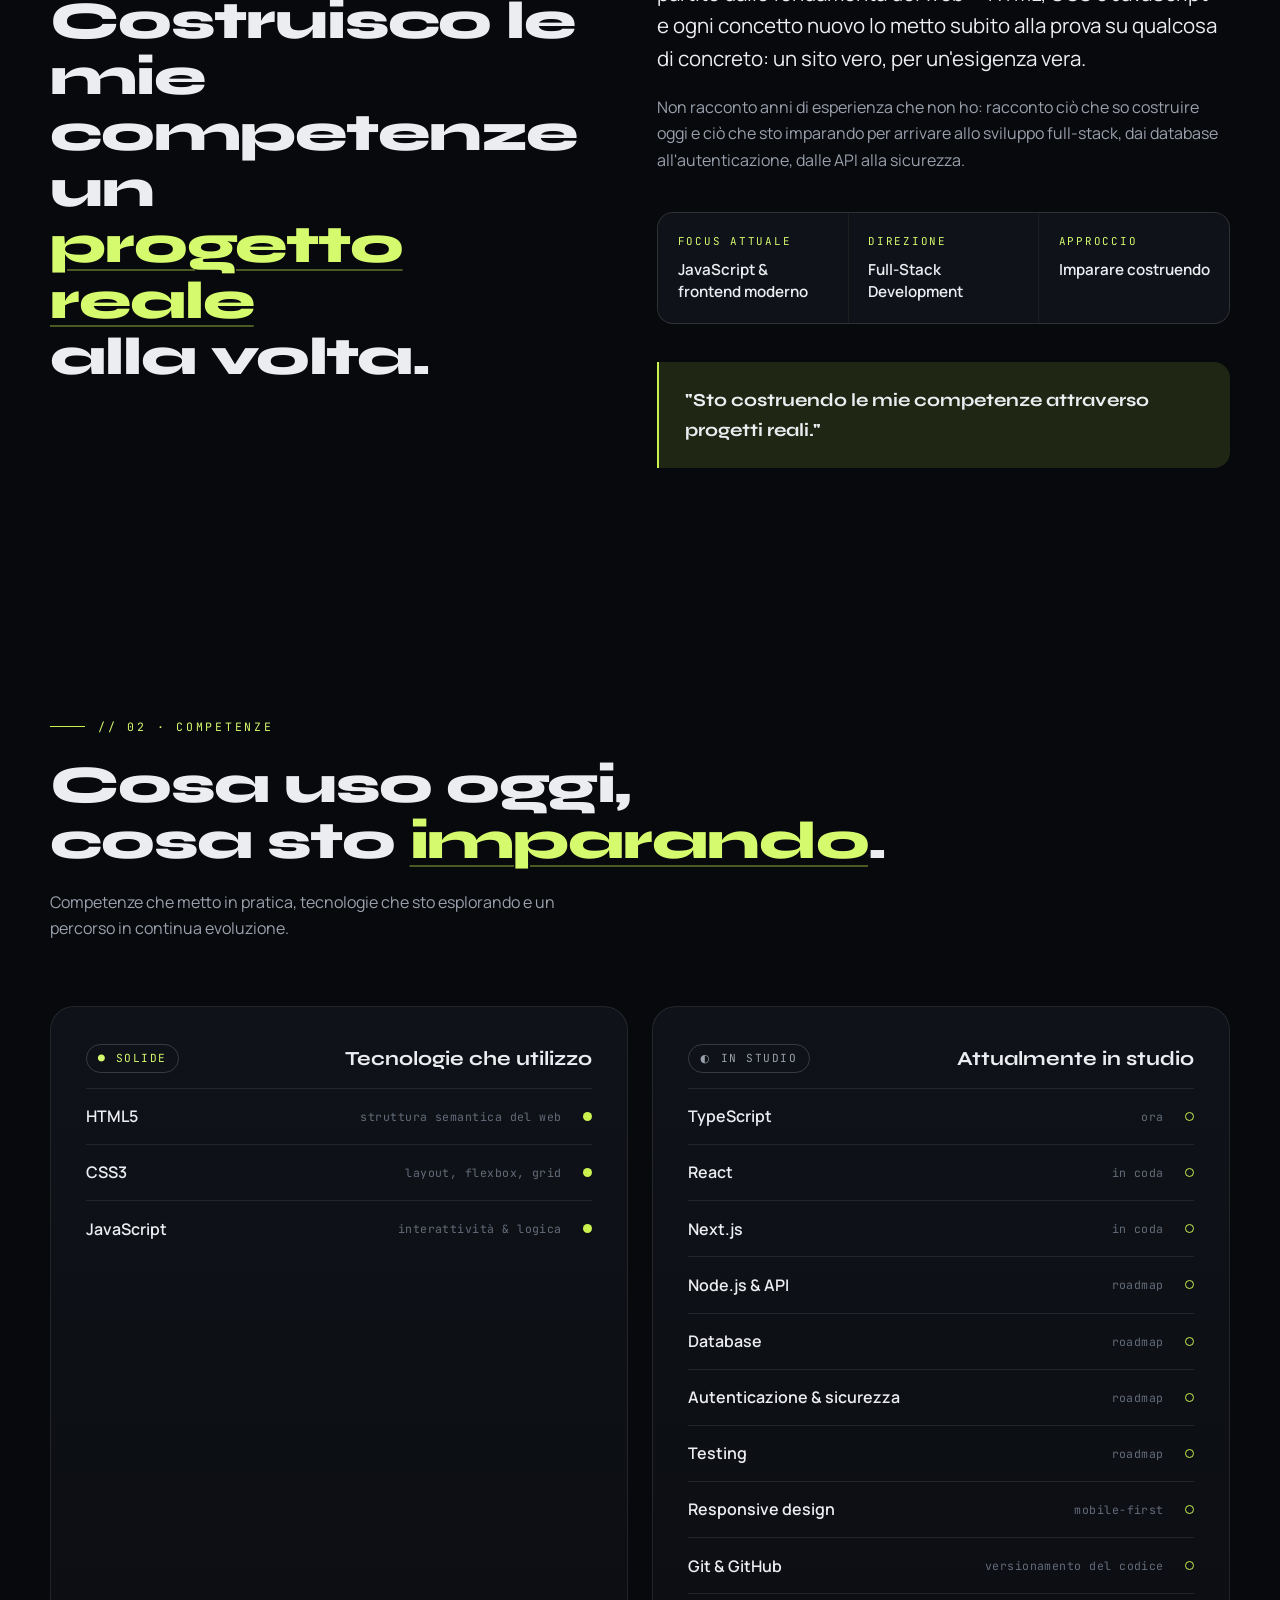
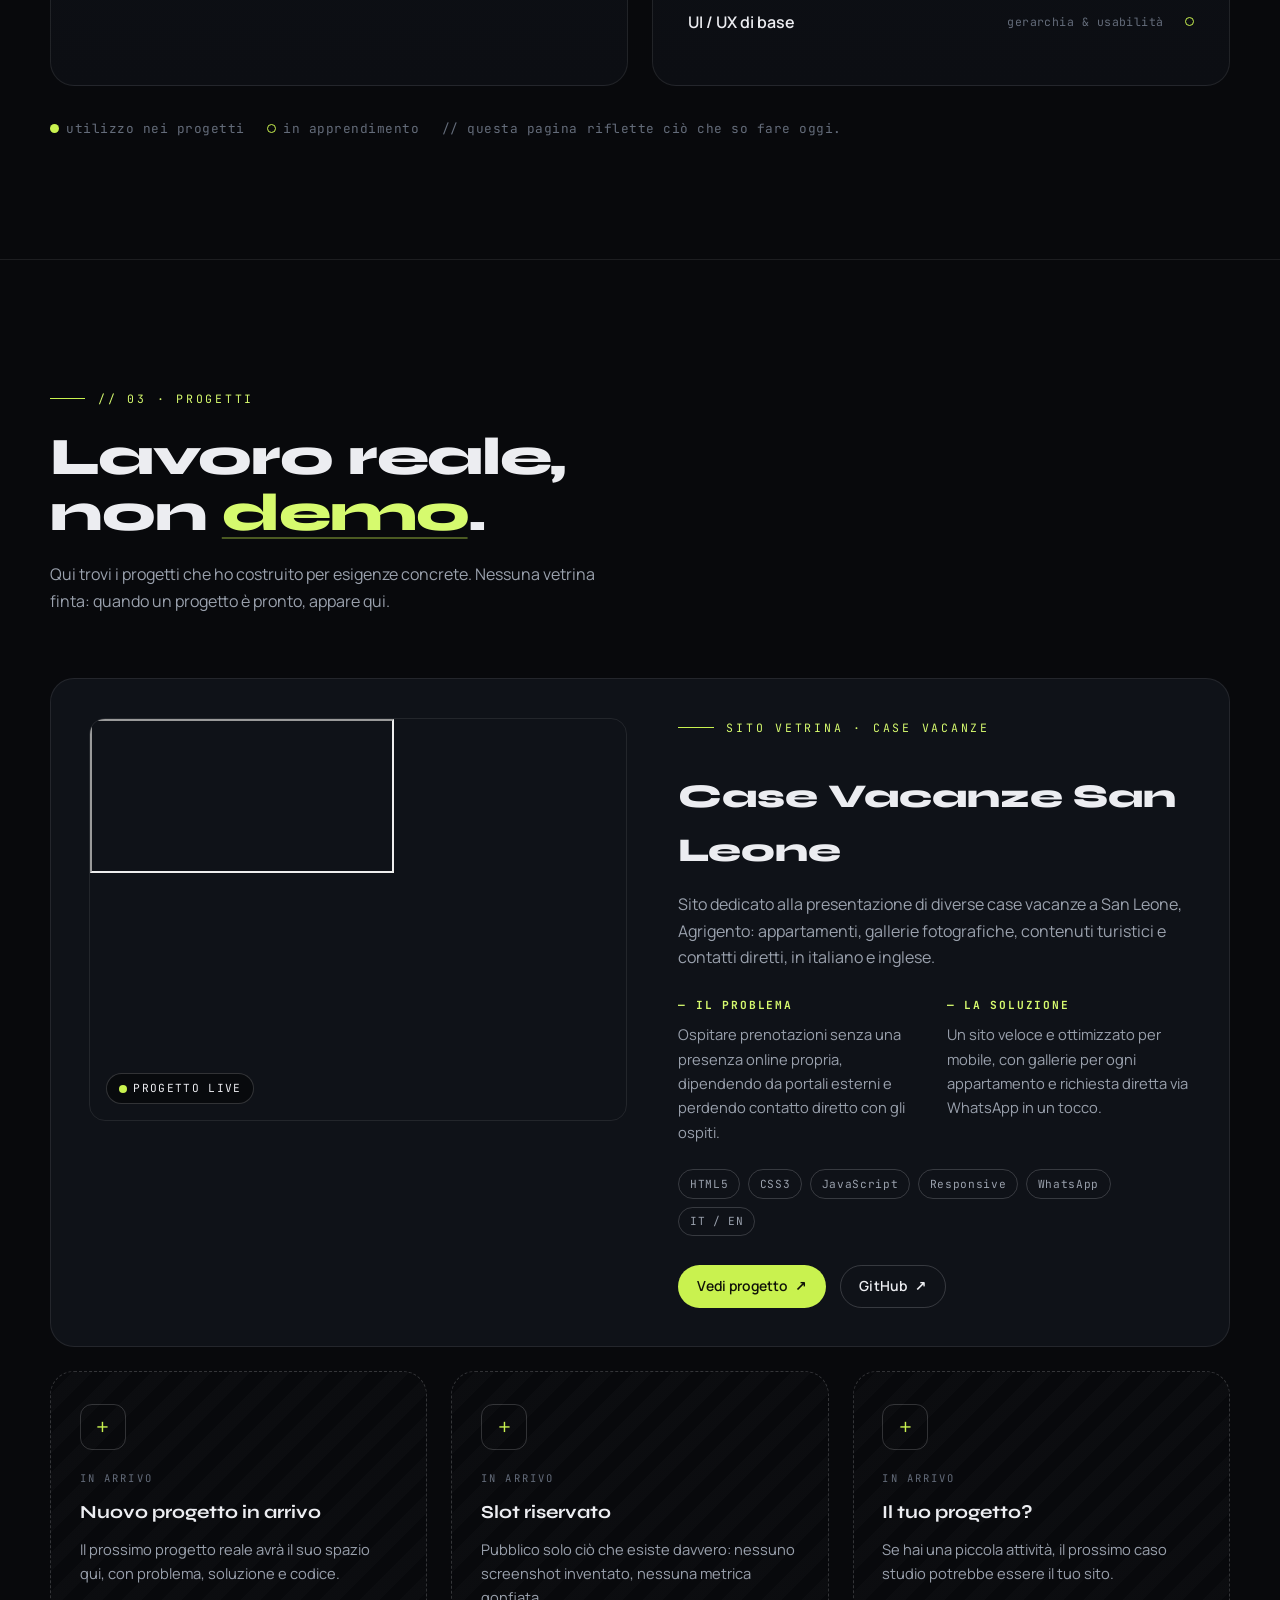
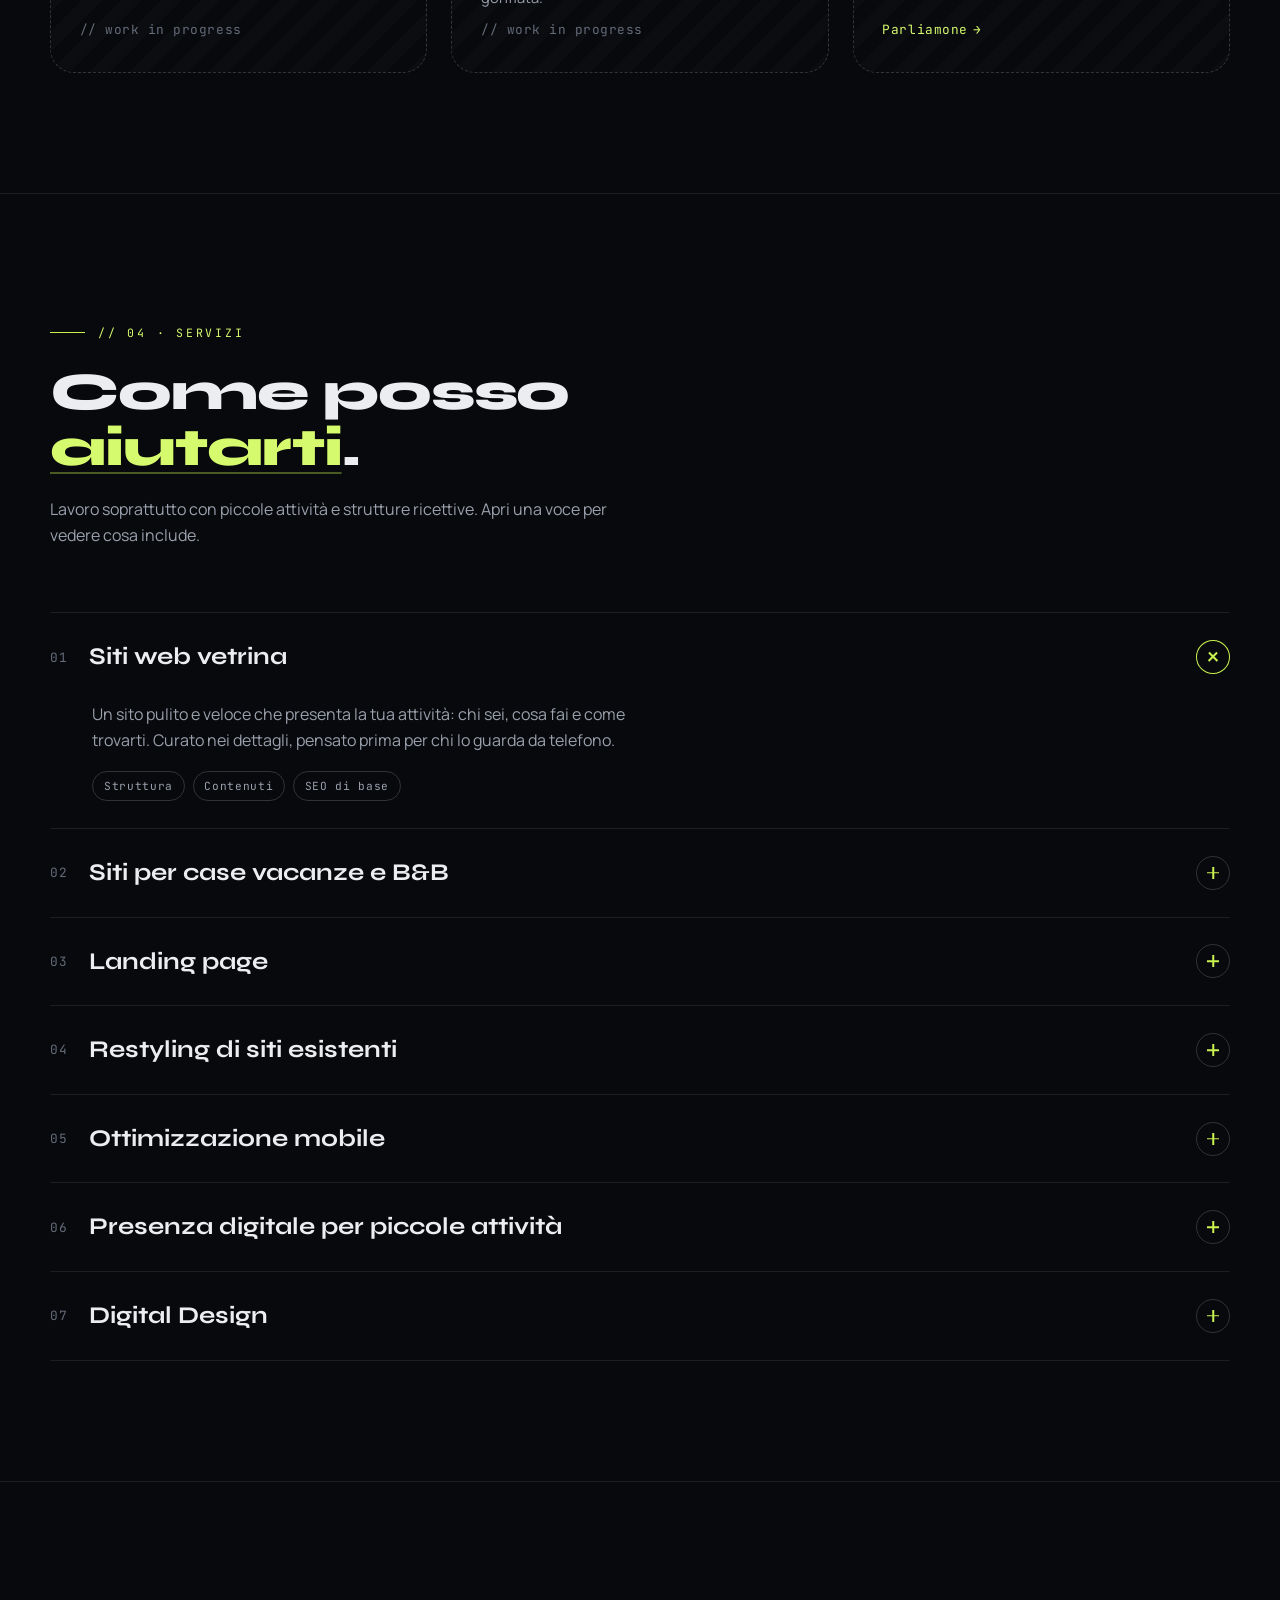
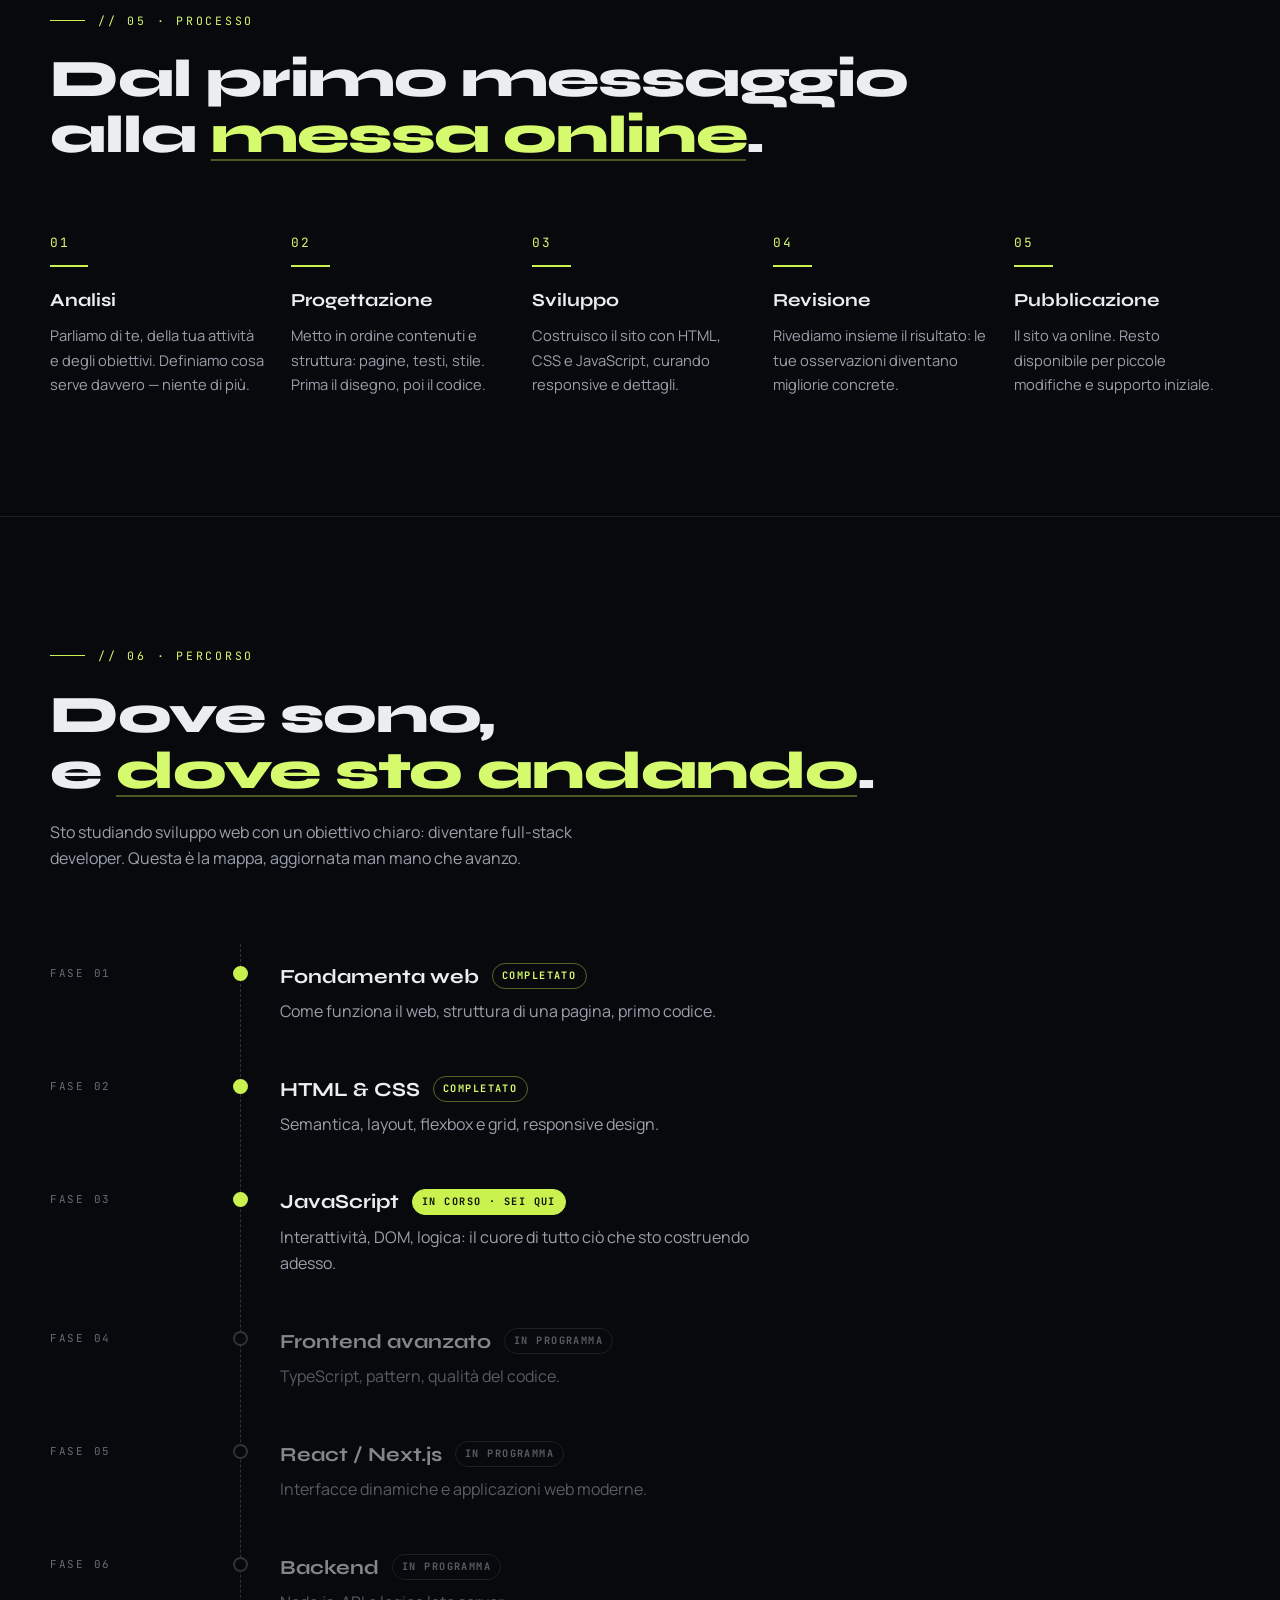
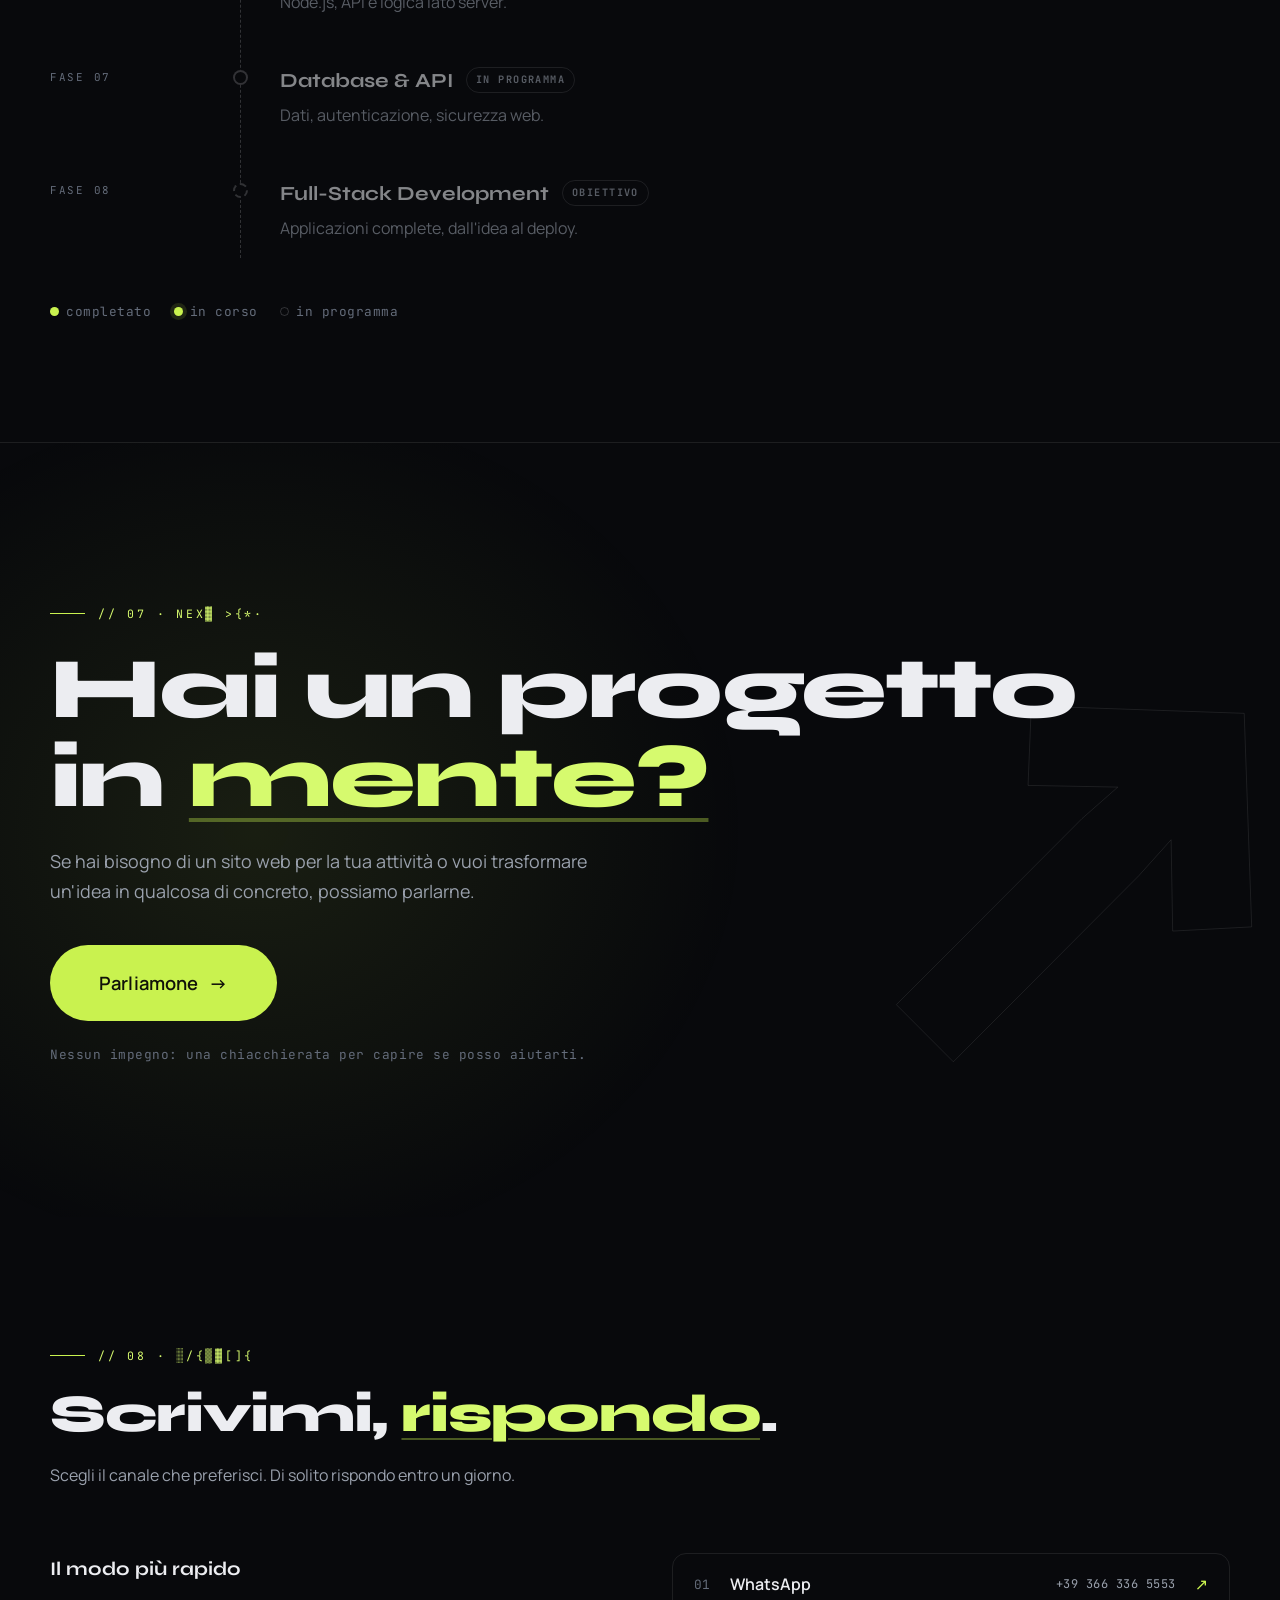
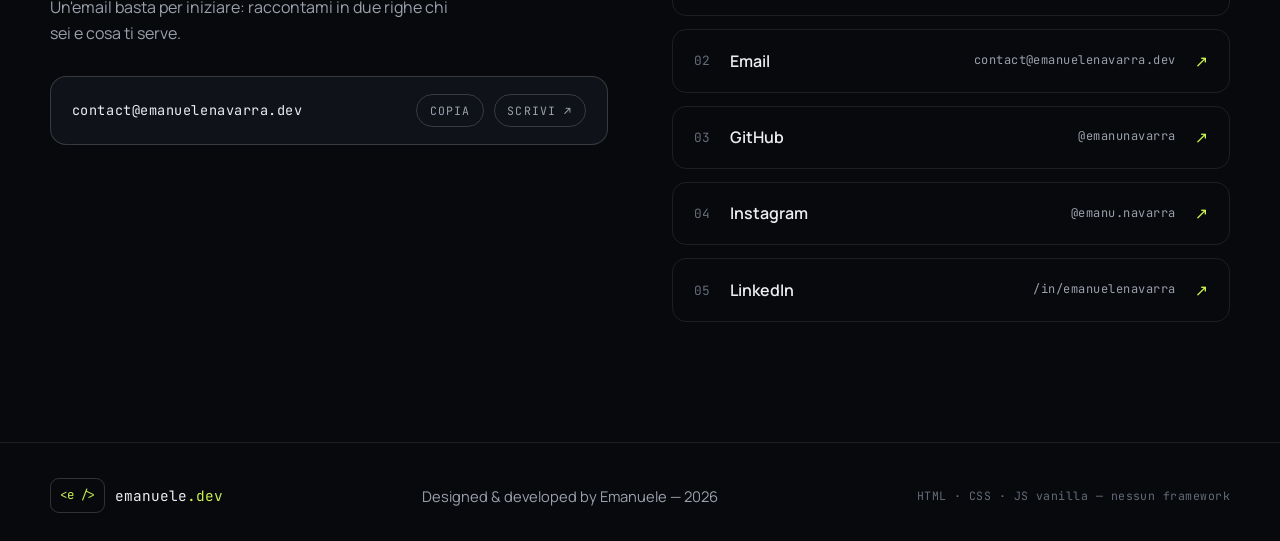
==== commit 699c49b3: "Add link to 'Lavori' and update iframe for preview" ====
--- a/index.html
+++ b/index.html
@@ -54,6 +54,7 @@
             <li><a class="nav-link" href="#chi-sono">Chi sono</a></li>
             <li><a class="nav-link" href="#competenze">Competenze</a></li>
             <li><a class="nav-link" href="#progetti">Progetti</a></li>
+            <li><a class="nav-link" href="works.html">Lavori</a> </li>
             <li><a class="nav-link" href="#servizi">Servizi</a></li>
             <li><a class="nav-link" href="#percorso">Percorso</a></li>
             <li><a class="nav-link" href="#contatti">Contatti</a></li>
@@ -99,18 +100,22 @@
             >
           </li>
           <li>
-            <a href="#servizi" style="--i: 3"
-              ><span class="menu-idx">04</span>Servizi</a
-            >
+            <a href="works.html" style="--i: 3"
+            ><span class="menu-idx">04</span>Lavori</a>
           </li>
           <li>
-            <a href="#percorso" style="--i: 4"
-              ><span class="menu-idx">05</span>Percorso</a
+            <a href="#servizi" style="--i: 4"
+              ><span class="menu-idx">05</span>Servizi</a
             >
           </li>
           <li>
-            <a href="#contatti" style="--i: 5"
-              ><span class="menu-idx">06</span>Contatti</a
+            <a href="#percorso" style="--i: 5"
+              ><span class="menu-idx">06</span>Percorso</a
+            >
+          </li>
+          <li>
+            <a href="#contatti" style="--i: 6"
+              ><span class="menu-idx">07</span>Contatti</a
             >
           </li>
         </ul>
@@ -440,18 +445,25 @@
           </div>
 
           <article class="featured reveal">
-            <div class="featured-media">
-              <!-- Logo/Screenshot del sito casevacanzesanleone.it -->
-              <img
-                src="assets/images/san-leone-preview.jpg"
-                alt="Anteprima del sito Case Vacanze San Leone"
+            <div class="featured-media live-preview">
+              <iframe
+                src="https://casevacanzesanleone.it"
+                title="Anteprima live del sito Case Vacanze San Leone"
                 loading="lazy"
-                width="1280"
-                height="960"
-              />
-              <span class="frame-tag mono"
-                ><span class="dot-live"></span> Progetto live</span
-              >
+                tabindex="-1"
+              ></iframe>
+
+              <a
+                class="live-preview-link"
+                href="https://casevacanzesanleone.it"
+                target="_blank"
+                rel="noopener"
+                aria-label="Apri il sito Case Vacanze San Leone"
+              ></a>
+
+              <span class="frame-tag mono">
+                <span class="dot-live"></span> Progetto live
+              </span>
             </div>
 
             <div class="featured-body">
@@ -548,7 +560,7 @@
       </section>
 
       <!-- ============ SERVIZI ============ -->
-      <section class="section services" id="servizi">
+      <section class="section services" id="servizi" id:gatto>
         <div class="container">
           <div class="section-head reveal">
             <p class="kicker mono" data-scramble>// 04 · servizi</p>
@@ -1087,4 +1099,4 @@
 
     <script src="js/script.js"></script>
   </body>
-</html>+</html>
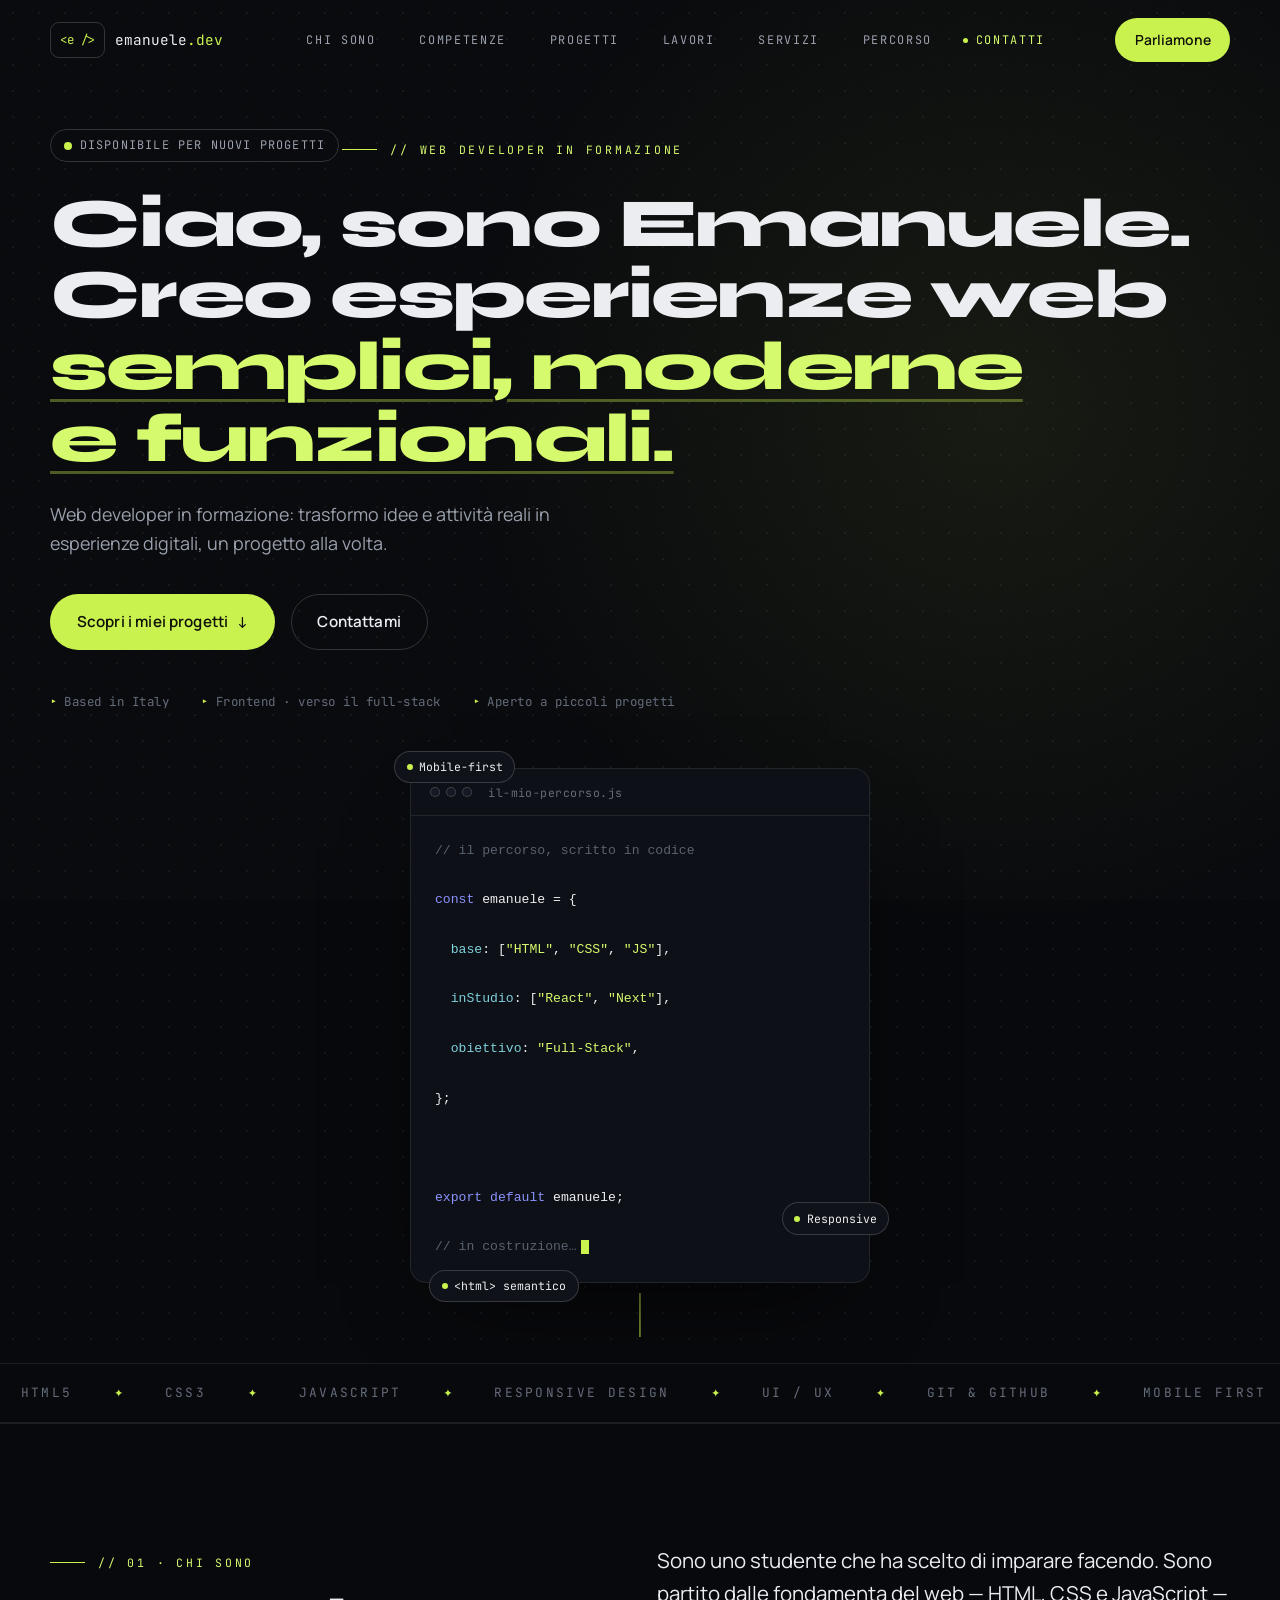
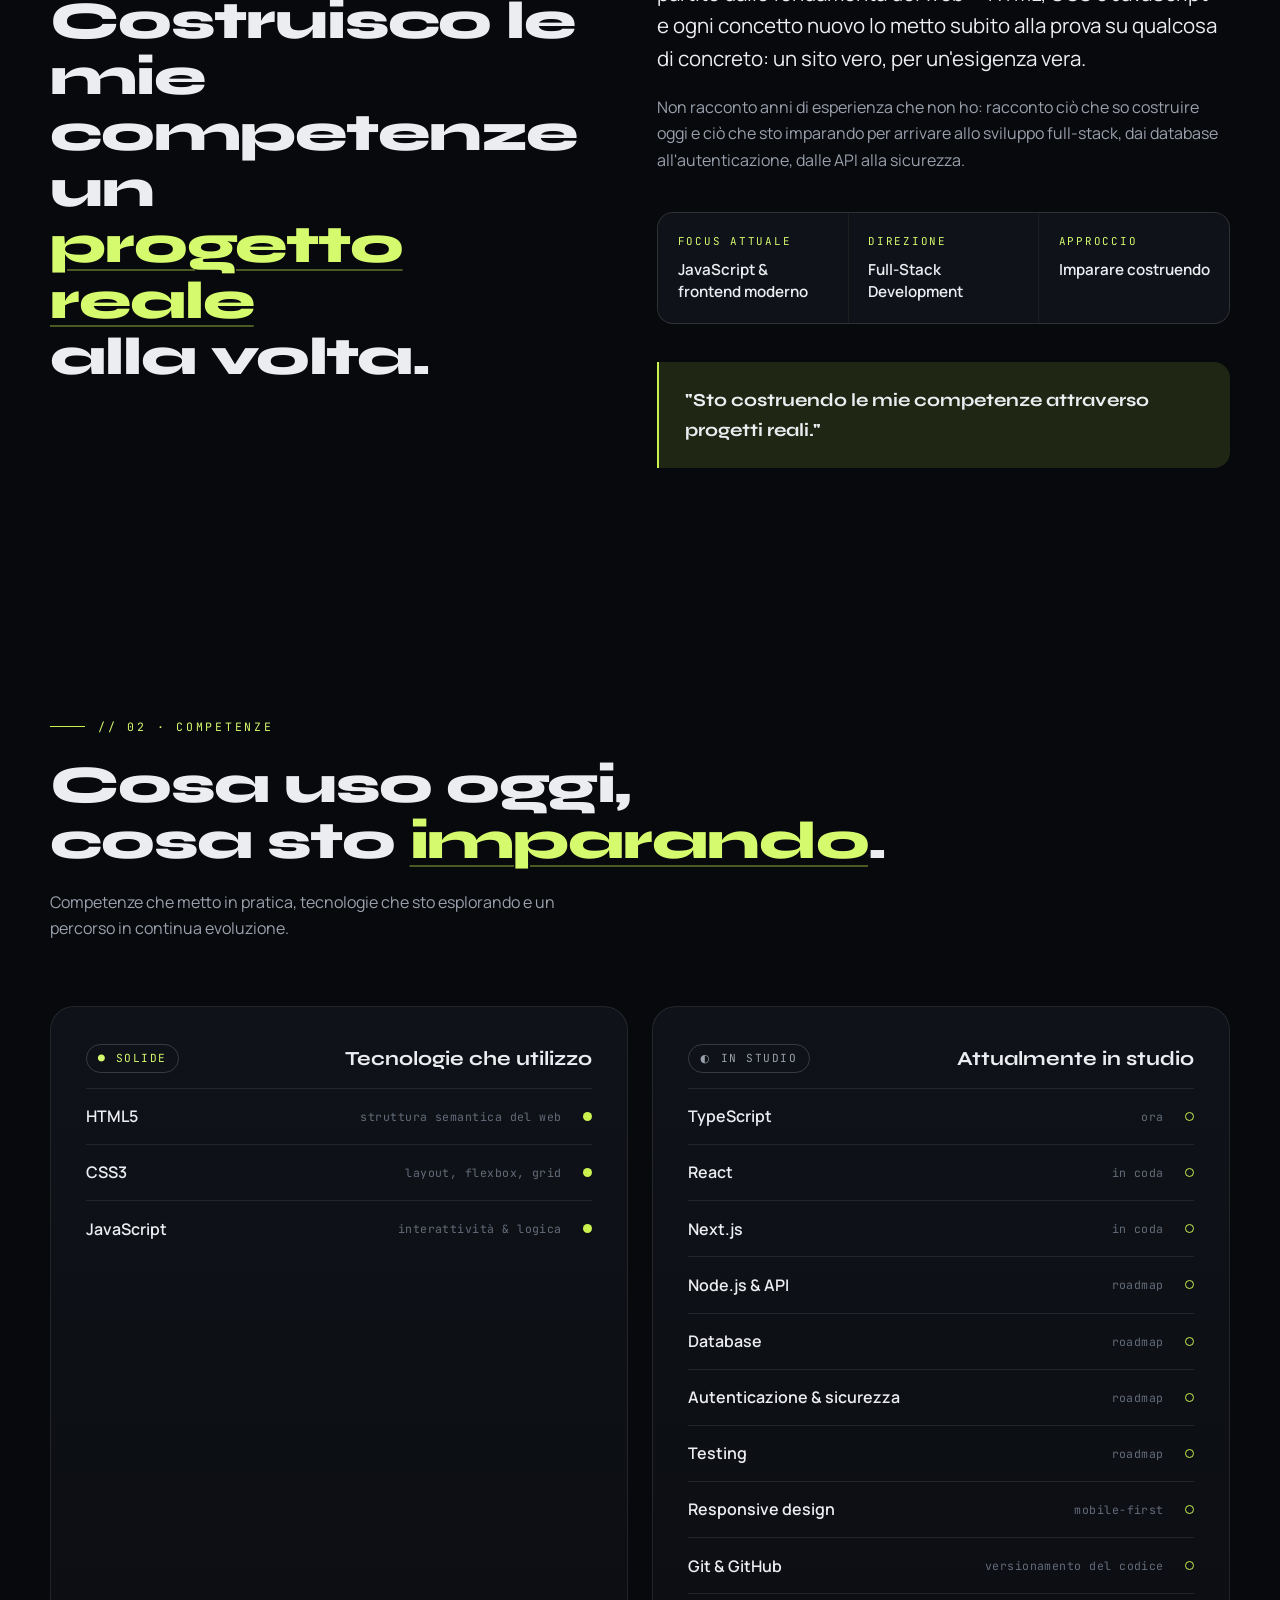
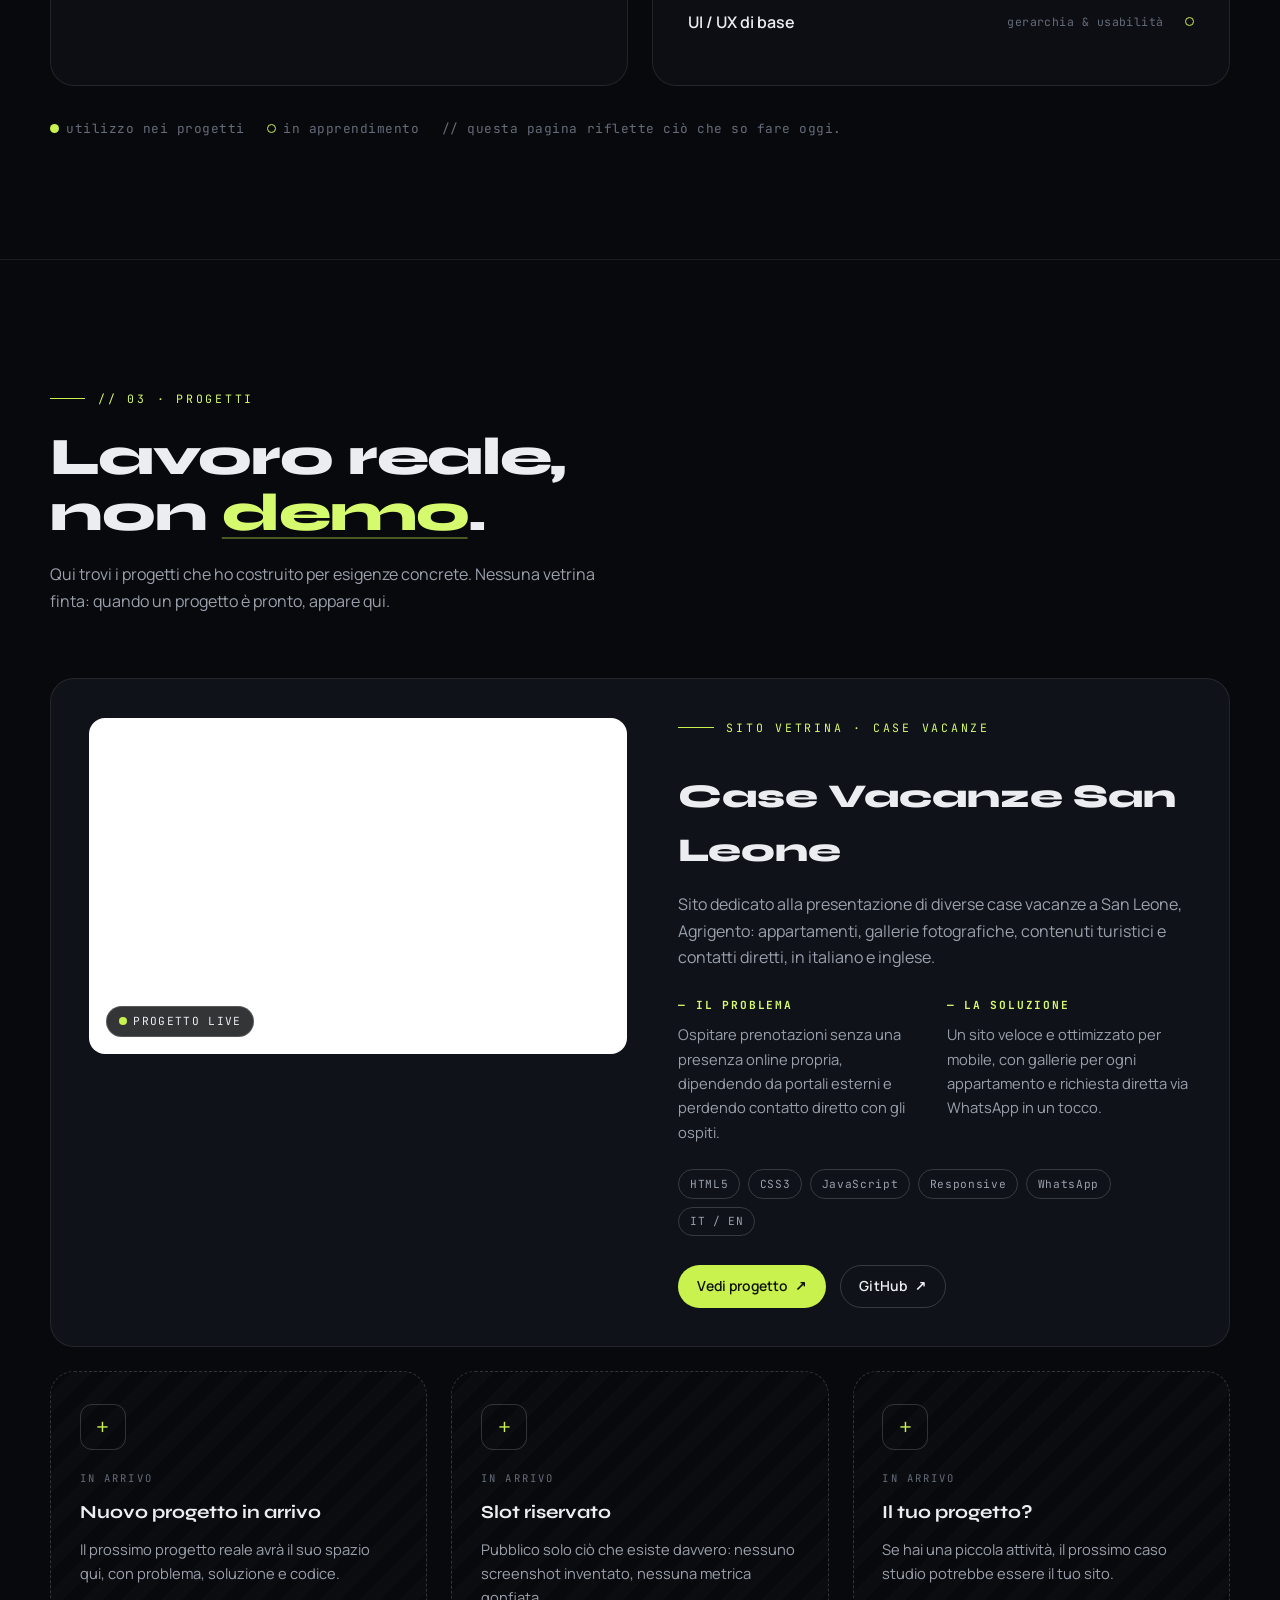
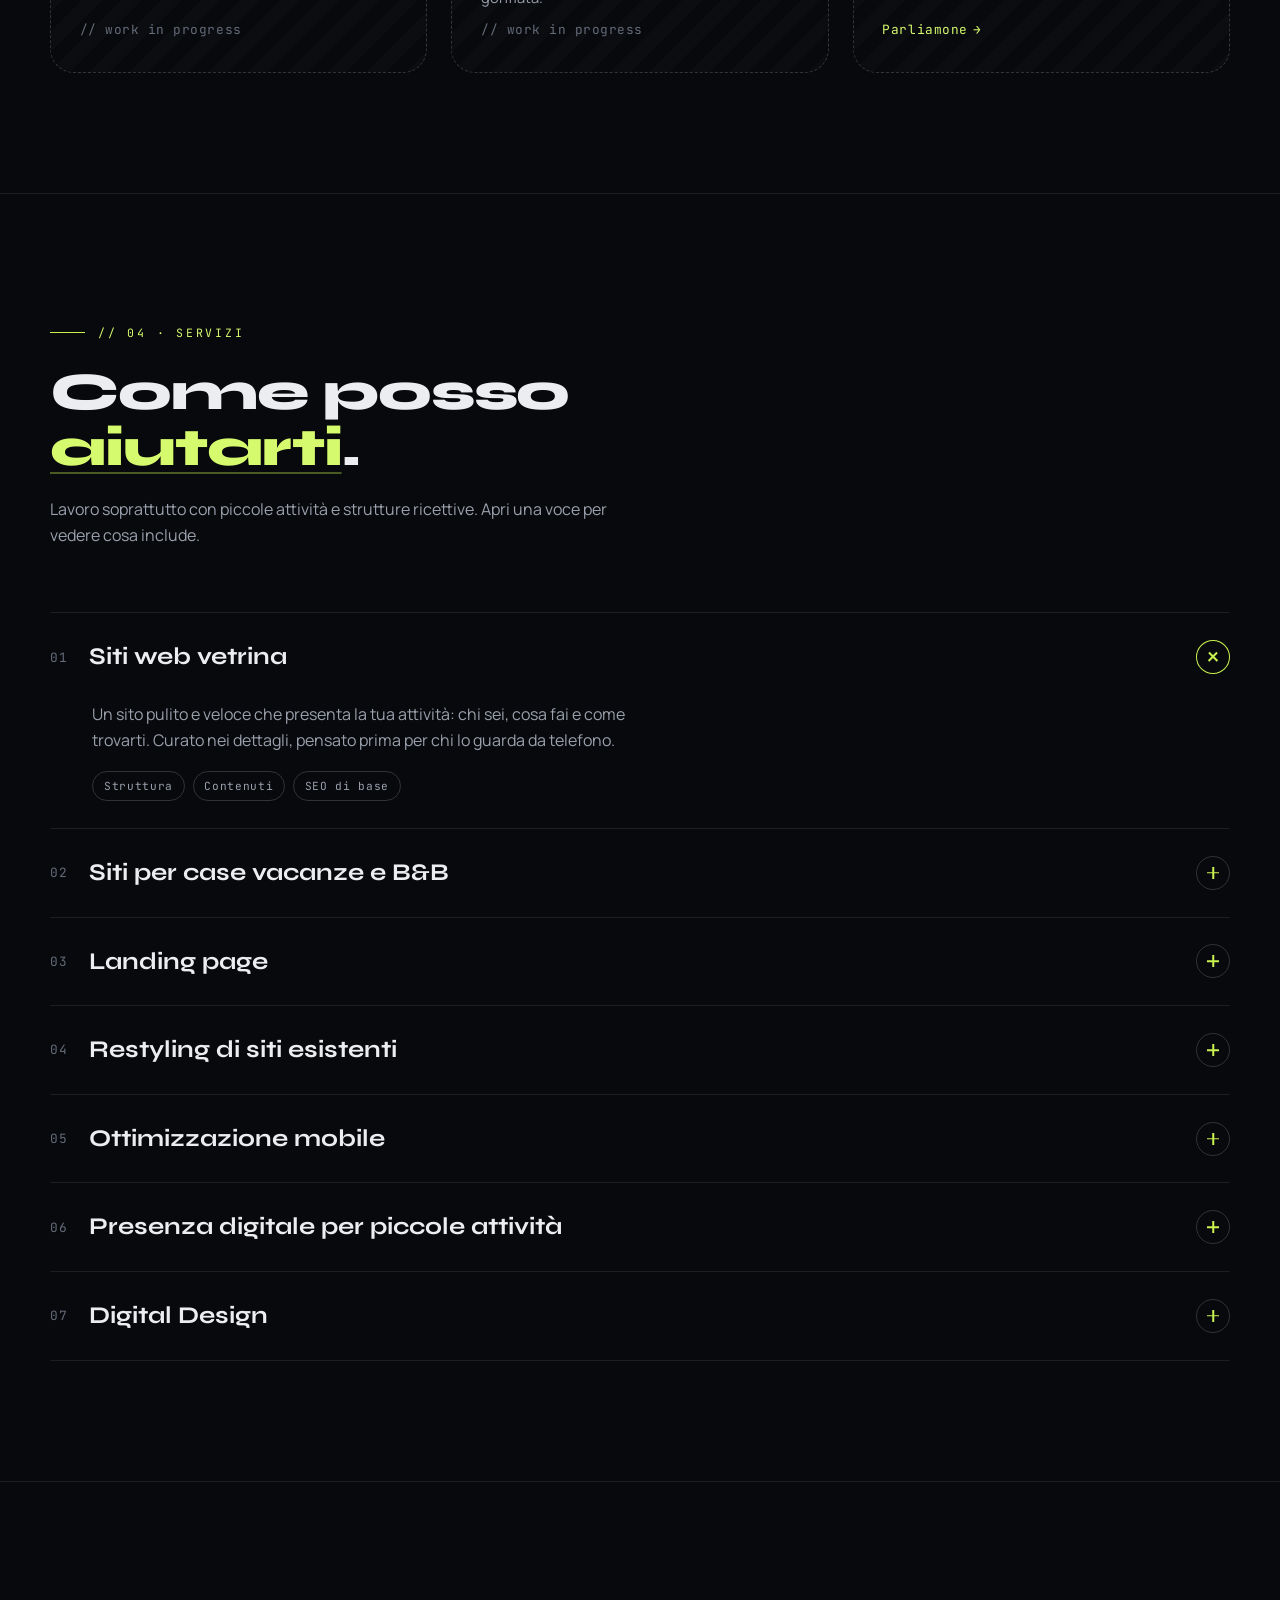
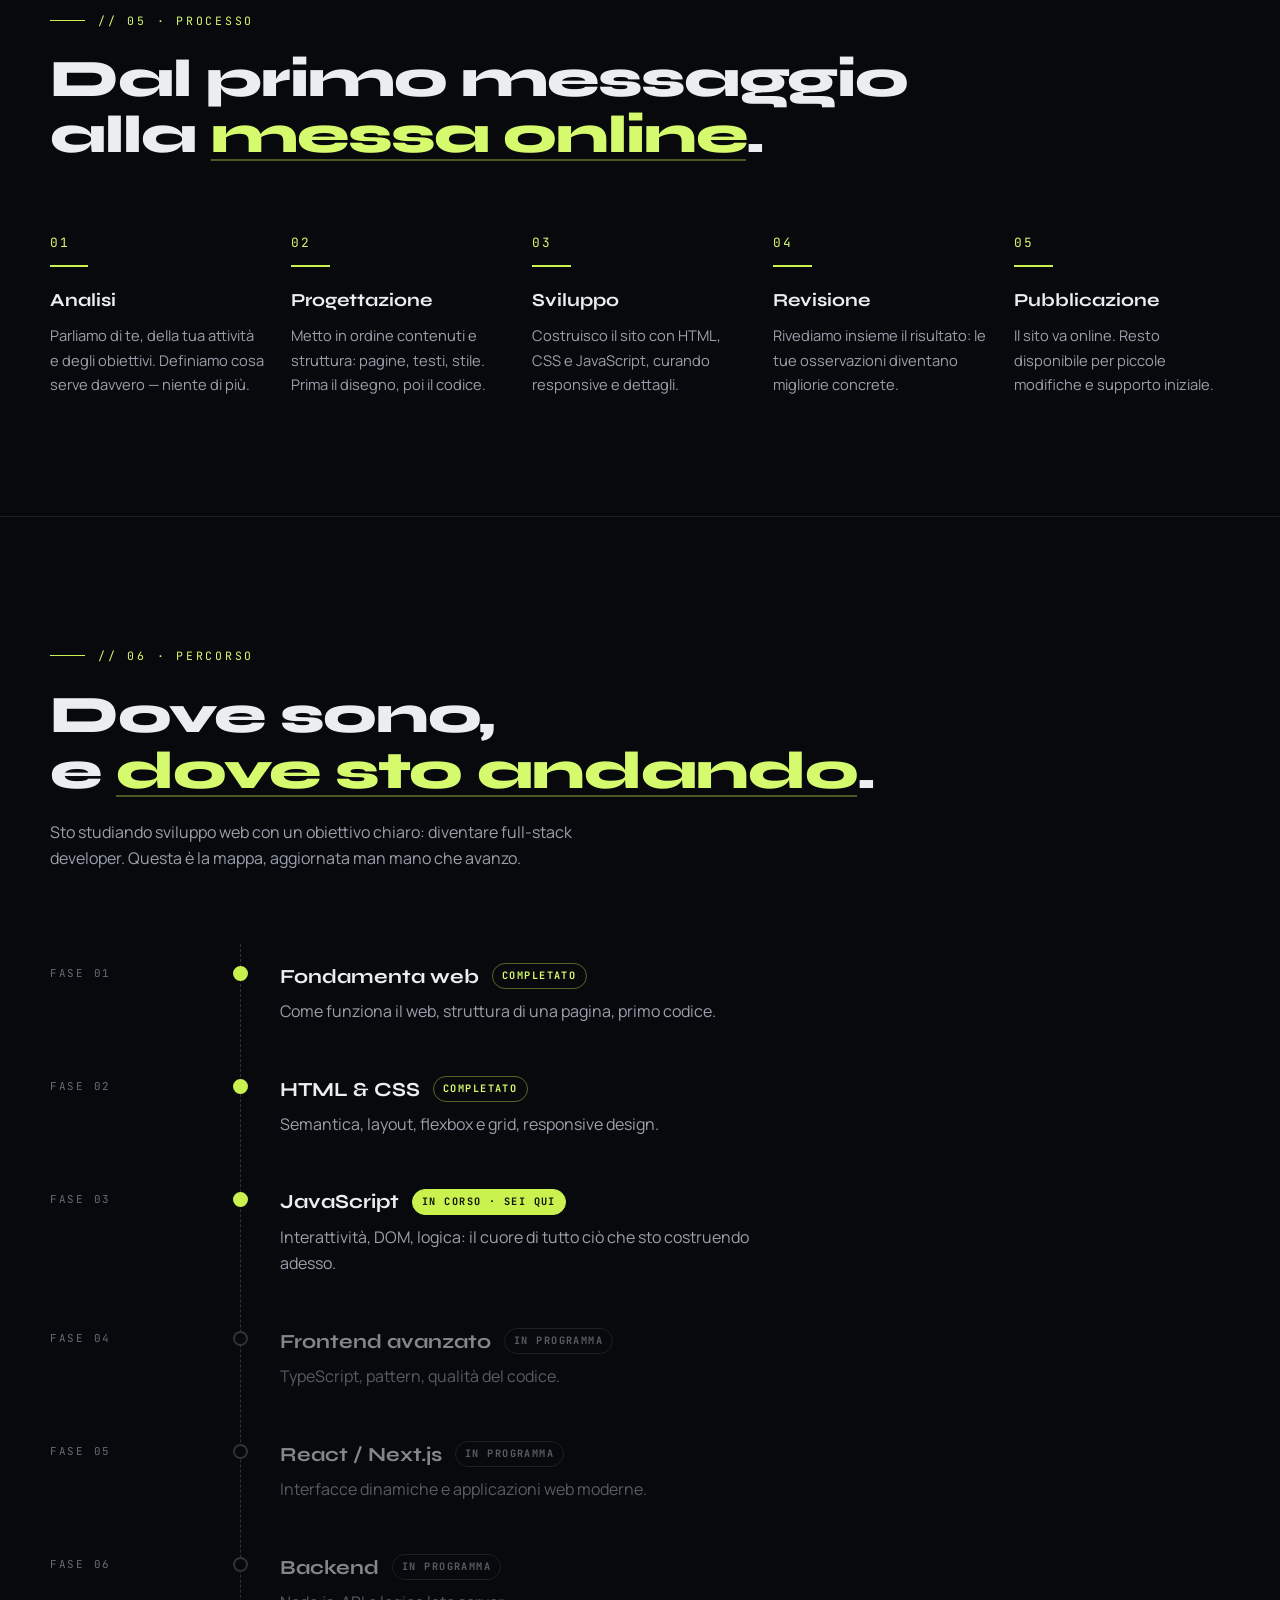
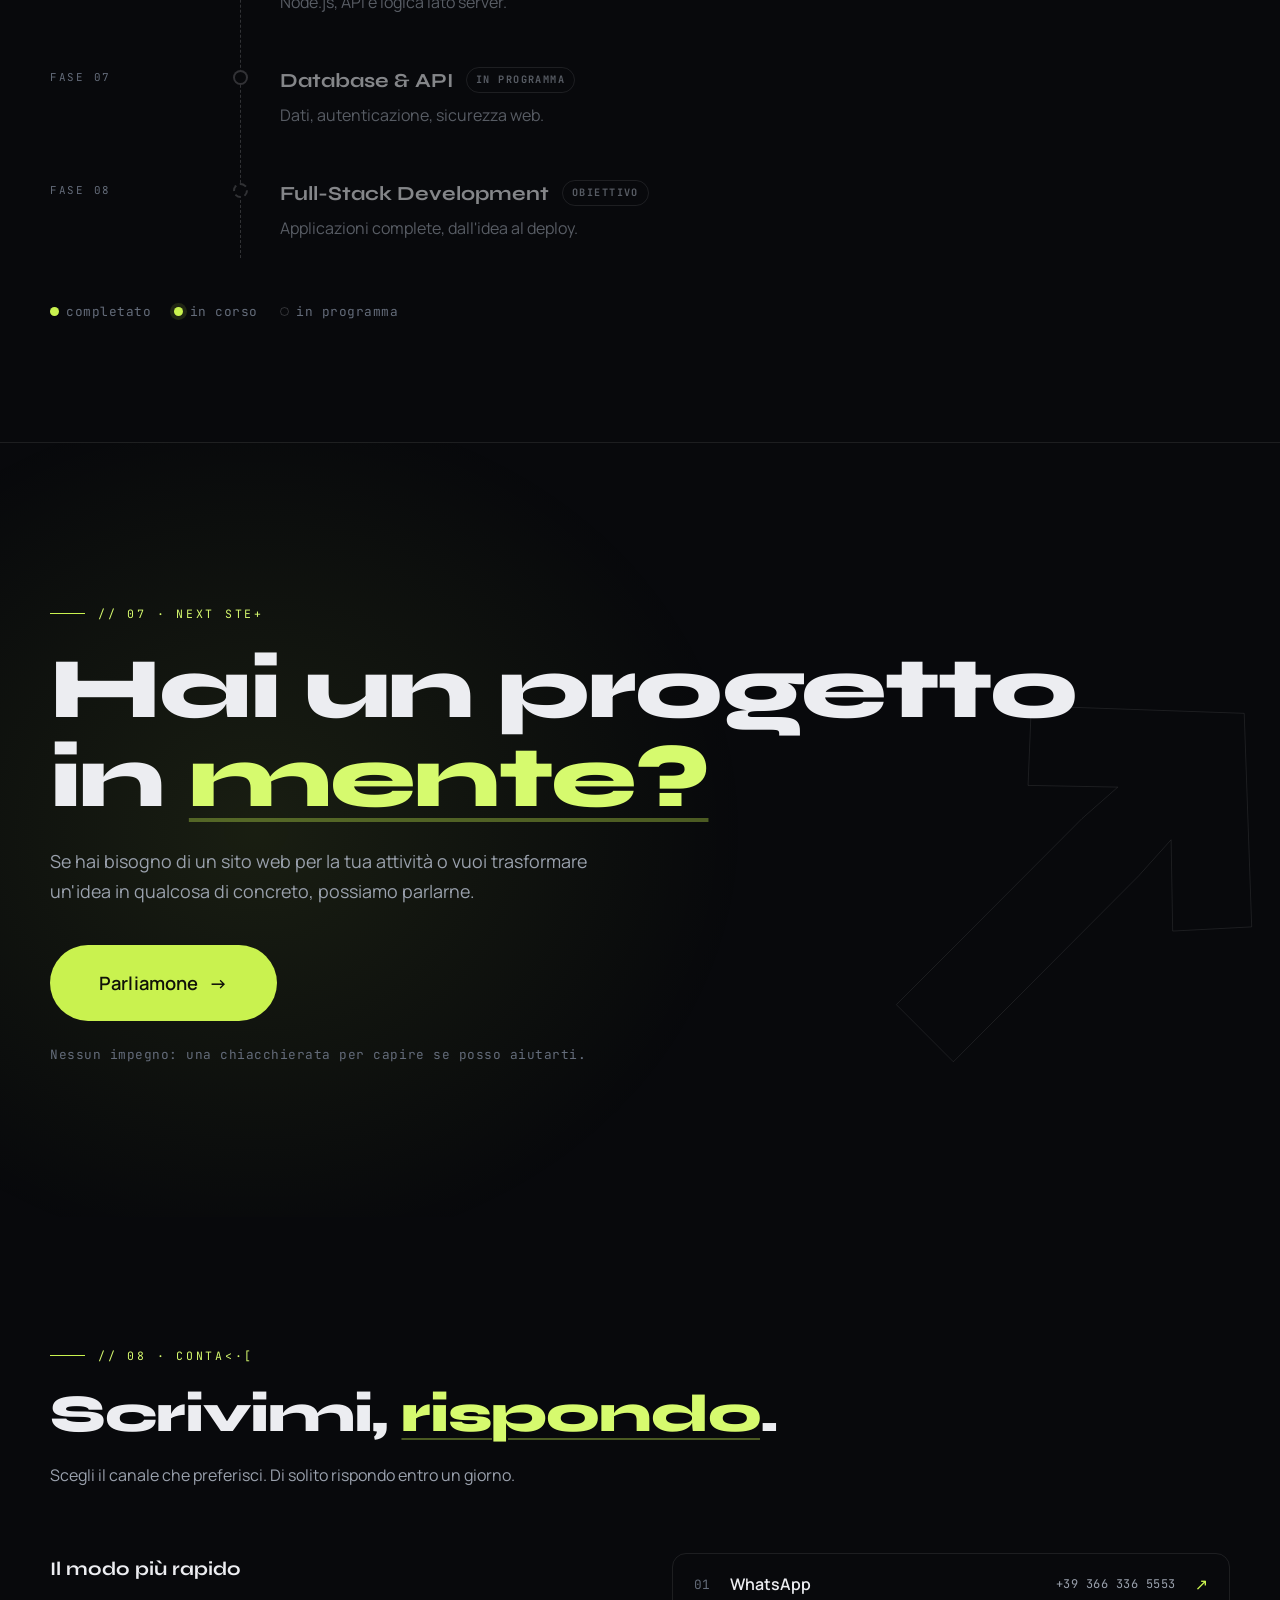
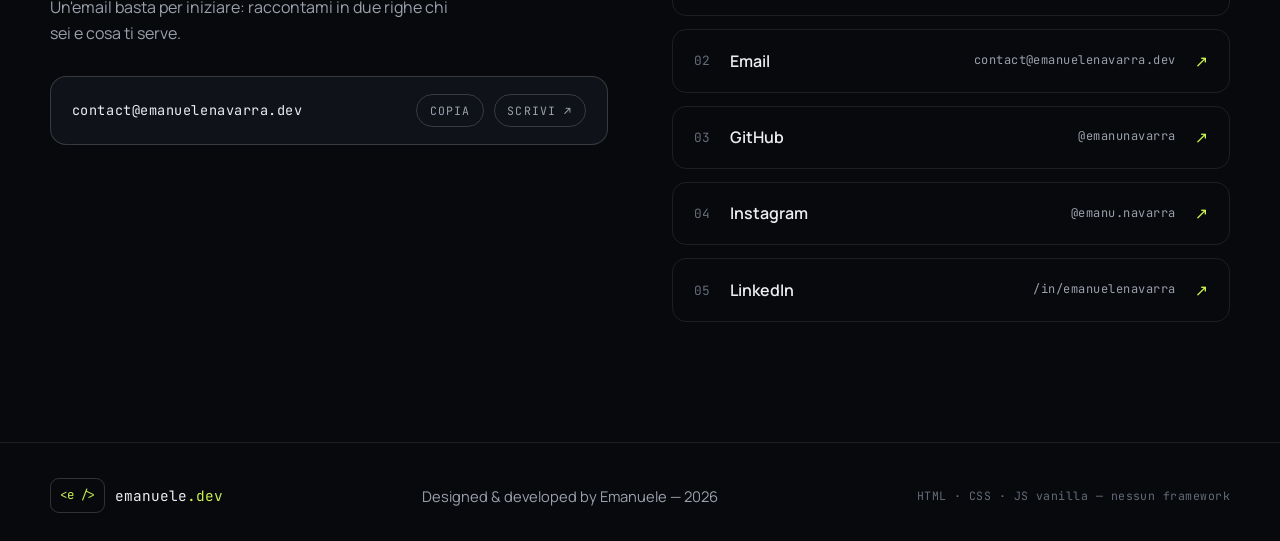
==== commit 83b04219: "Refactor header links for smooth scrolling" ====
--- a/index.html
+++ b/index.html
@@ -42,11 +42,20 @@
     <!-- ============ HEADER ============ -->
     <header class="site-header" id="top">
       <div class="container header-inner">
-        <a href="#top" class="brand" aria-label="Emanuele — torna all'inizio">
+        <a
+          href="#top"
+          class="brand"
+          aria-label="Torna all'inizio"
+          onclick="
+            event.preventDefault();
+            window.scrollTo({ top: 0, left: 0, behavior: 'smooth' });
+          "
+        >
           <span class="brand-mark" aria-hidden="true">&lt;e /&gt;</span>
-          <span class="brand-name"
-            >emanuele<span class="accent">.dev</span></span
-          >
+
+          <span class="brand-name">
+            emanuele<span class="accent">.dev</span>
+          </span>
         </a>
 
         <nav class="main-nav" aria-label="Navigazione principale">
@@ -54,7 +63,7 @@
             <li><a class="nav-link" href="#chi-sono">Chi sono</a></li>
             <li><a class="nav-link" href="#competenze">Competenze</a></li>
             <li><a class="nav-link" href="#progetti">Progetti</a></li>
-            <li><a class="nav-link" href="works.html">Lavori</a> </li>
+            <li><a class="nav-link" href="works.html">Lavori</a></li>
             <li><a class="nav-link" href="#servizi">Servizi</a></li>
             <li><a class="nav-link" href="#percorso">Percorso</a></li>
             <li><a class="nav-link" href="#contatti">Contatti</a></li>
@@ -101,7 +110,8 @@
           </li>
           <li>
             <a href="works.html" style="--i: 3"
-            ><span class="menu-idx">04</span>Lavori</a>
+              ><span class="menu-idx">04</span>Lavori</a
+            >
           </li>
           <li>
             <a href="#servizi" style="--i: 4"
--- a/css/style.css
+++ b/css/style.css
@@ -343,6 +343,41 @@
 
 .featured-media { position: relative; border-radius: var(--radius); overflow: hidden; border: 1px solid var(--line); aspect-ratio: 4 / 3; }
 .featured-media img { width: 100%; height: 100%; object-fit: cover; animation: slowzoom 18s ease-in-out infinite alternate; }
+/* Anteprima live del sito Case Vacanze */
+.featured-media.live-preview {
+  position: relative;
+  aspect-ratio: 16 / 10;
+  background: #fff;
+  overflow: hidden;
+}
+
+.live-preview iframe {
+  position: absolute;
+  inset: 0;
+  width: 250%;
+  height: 250%;
+  border: 0;
+  transform: scale(0.4);
+  transform-origin: top left;
+  pointer-events: none;
+  background: #fff;
+}
+
+.live-preview-link {
+  position: absolute;
+  inset: 0;
+  z-index: 1;
+  cursor: pointer;
+}
+
+.live-preview .frame-tag {
+  z-index: 2;
+  pointer-events: none;
+}
+
+.live-preview:hover {
+  border-color: var(--accent);
+}
 @keyframes slowzoom { from { transform: scale(1); } to { transform: scale(1.09); } }
 .frame-tag {
   position: absolute; left: 1rem; bottom: 1rem;
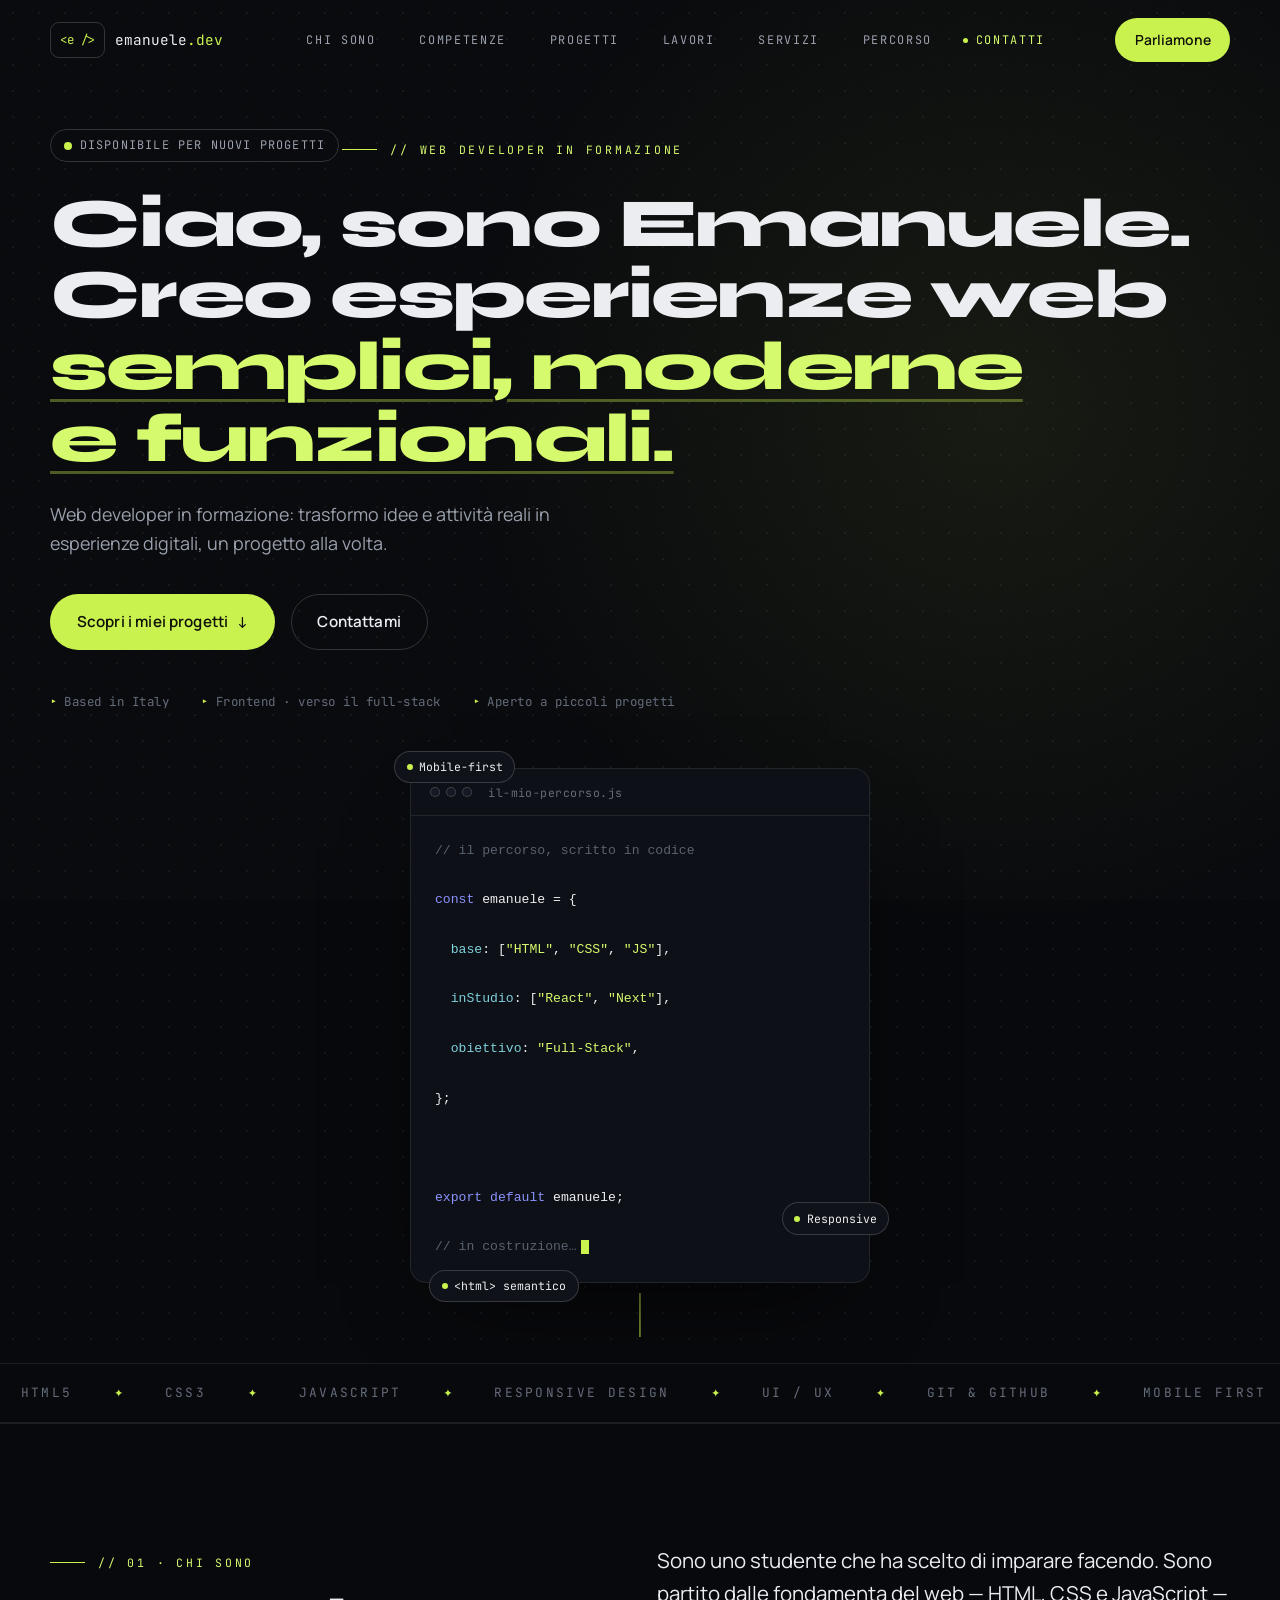
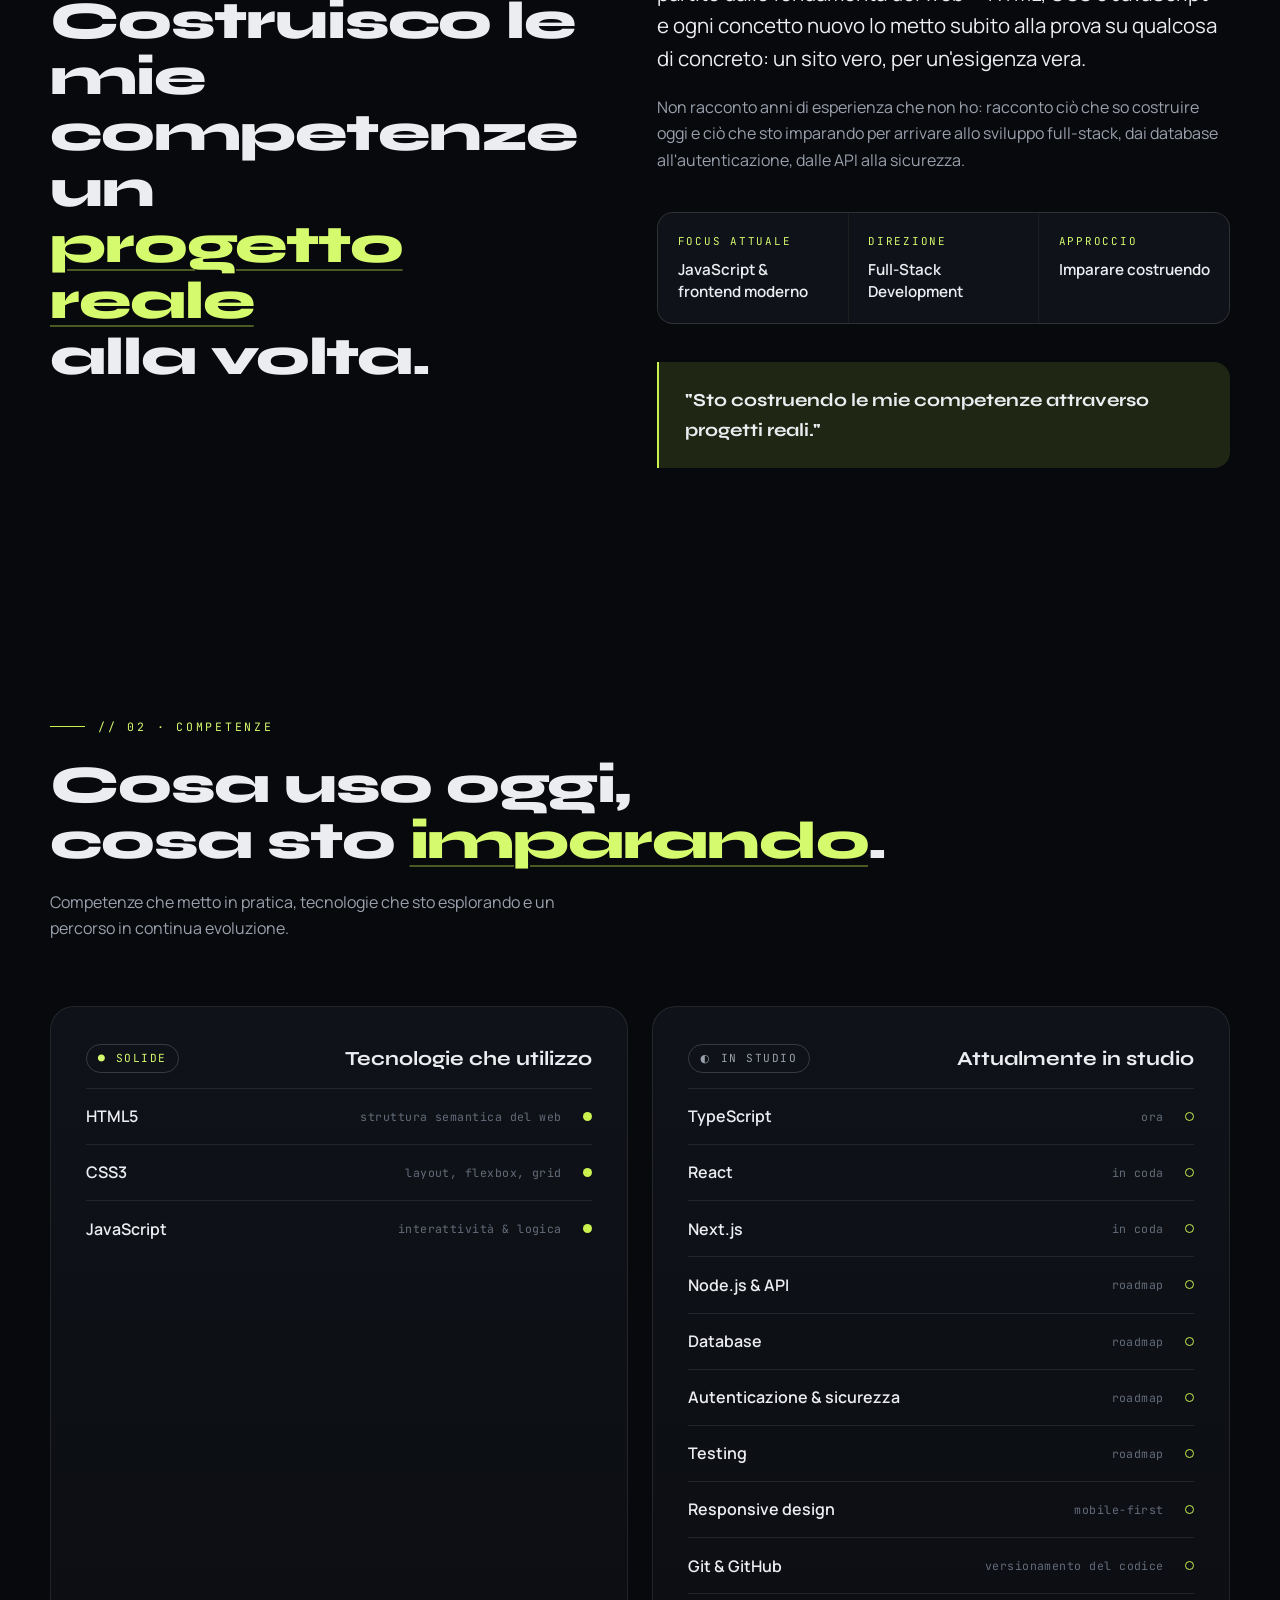
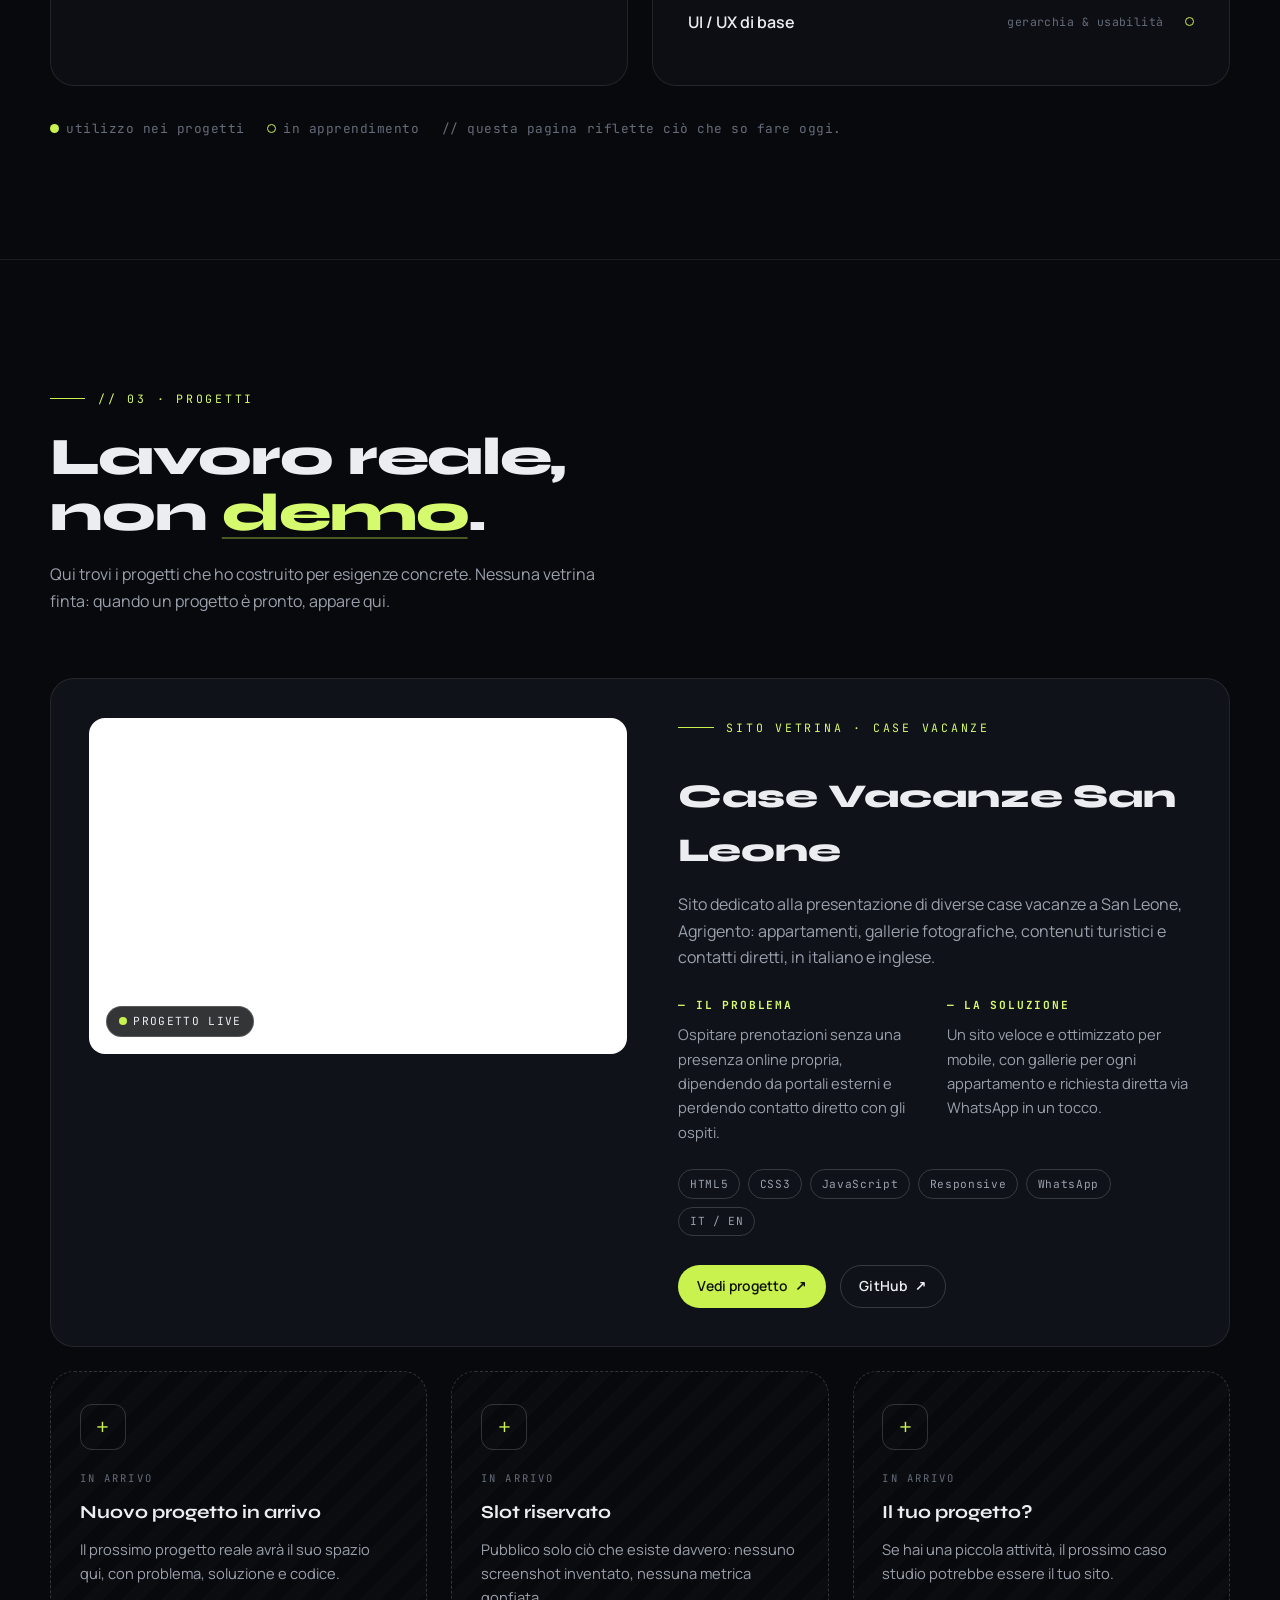
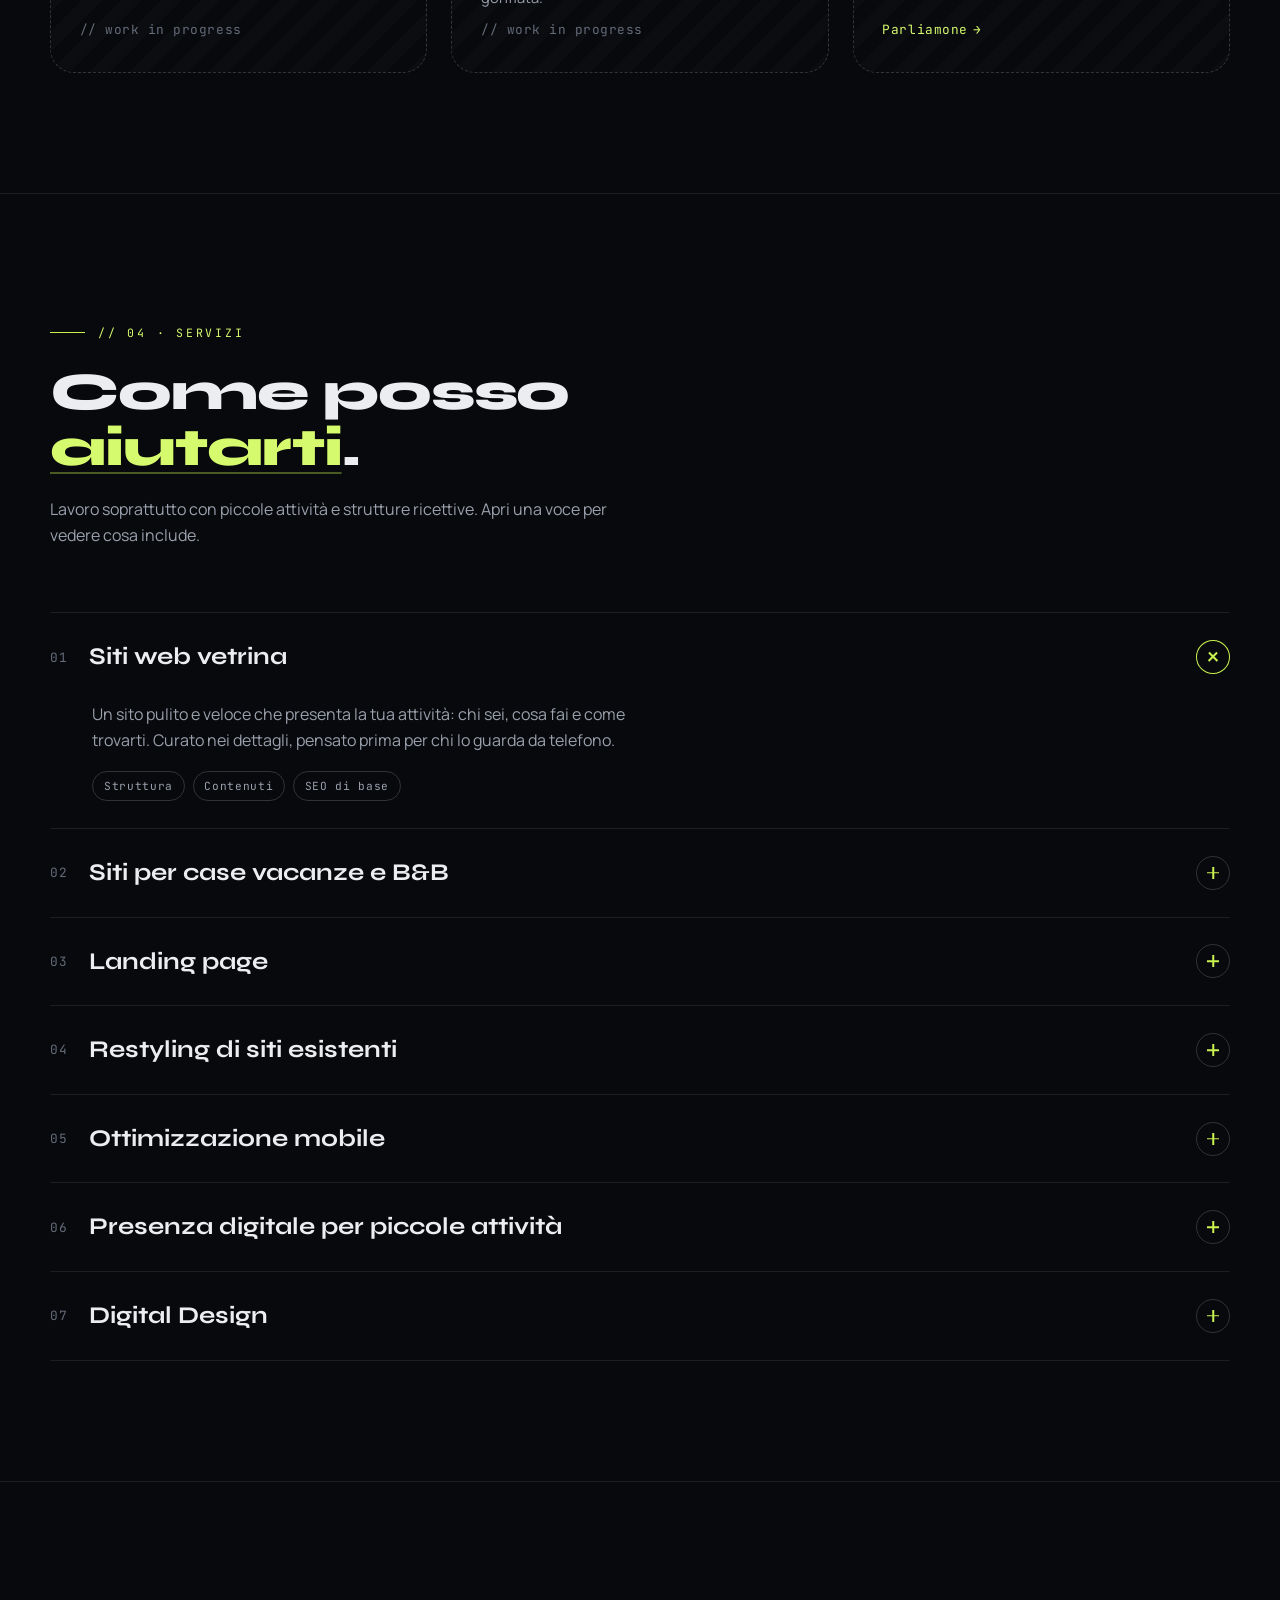
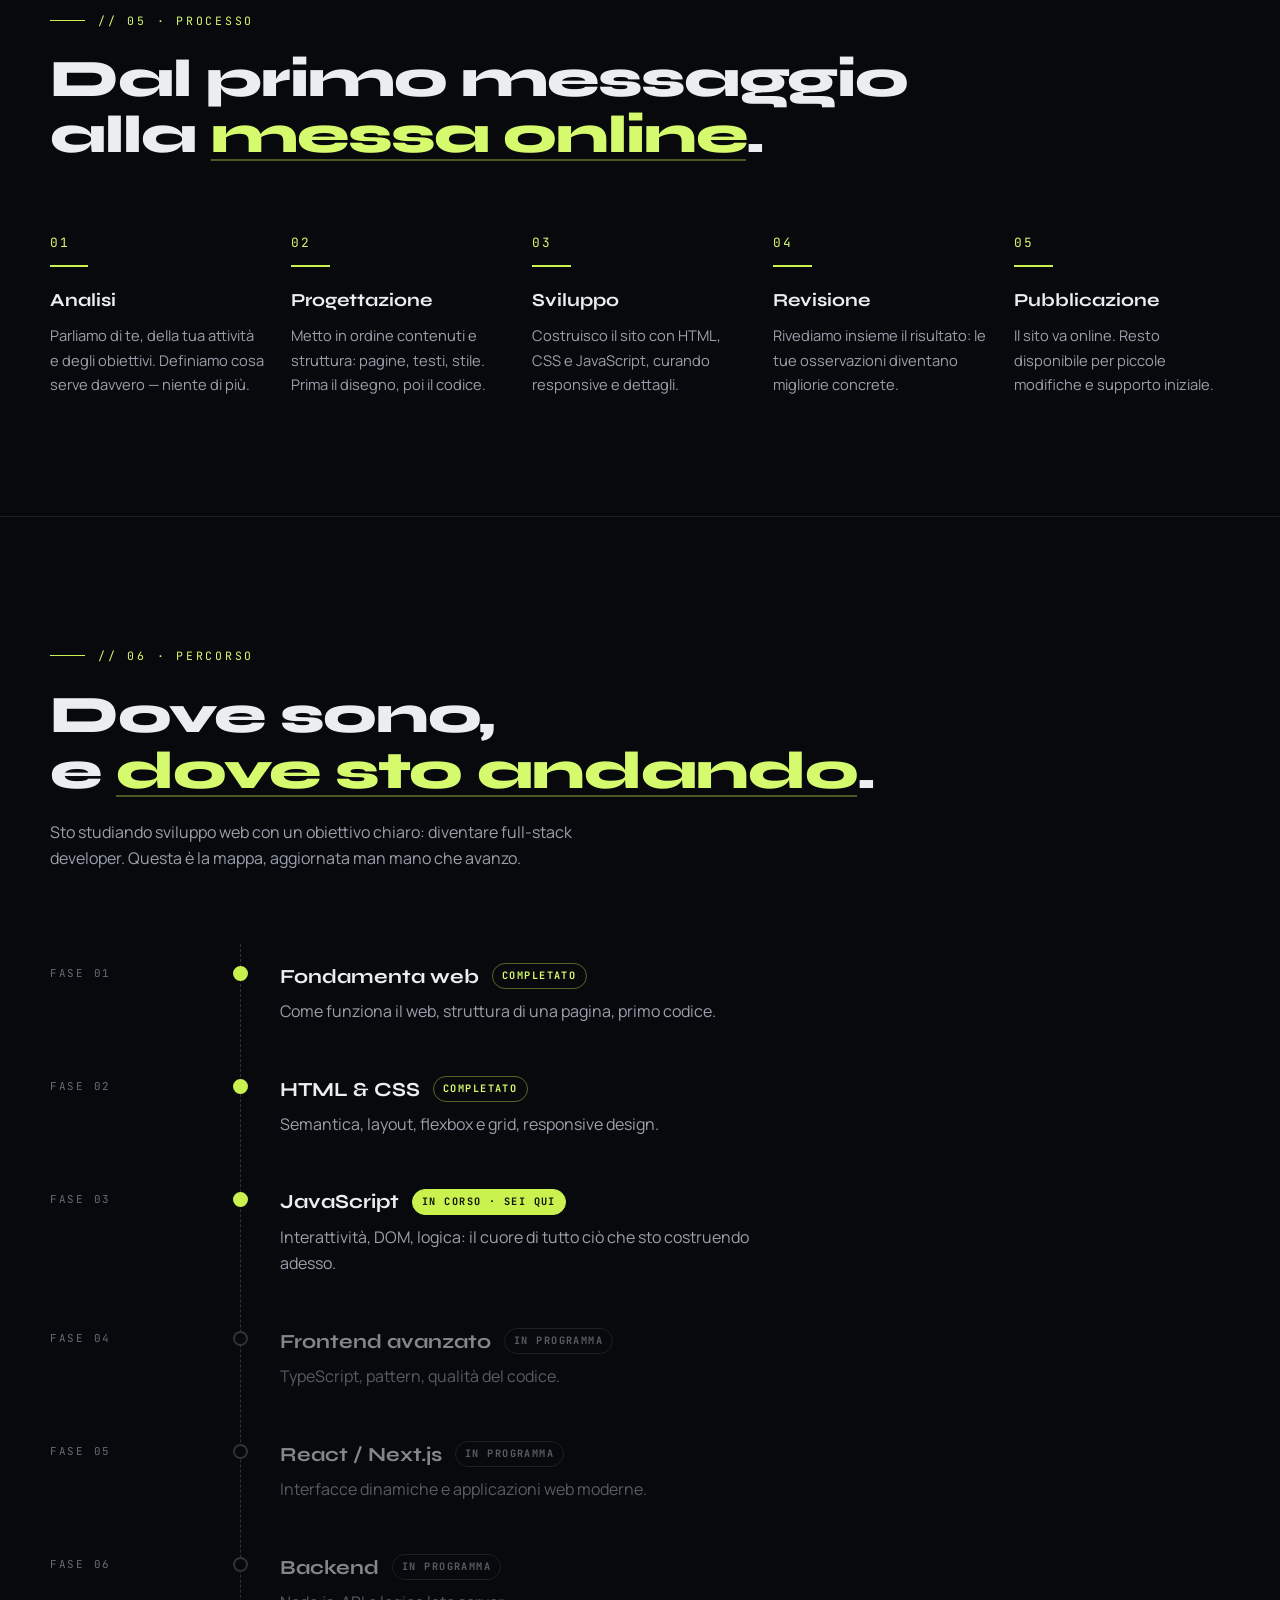
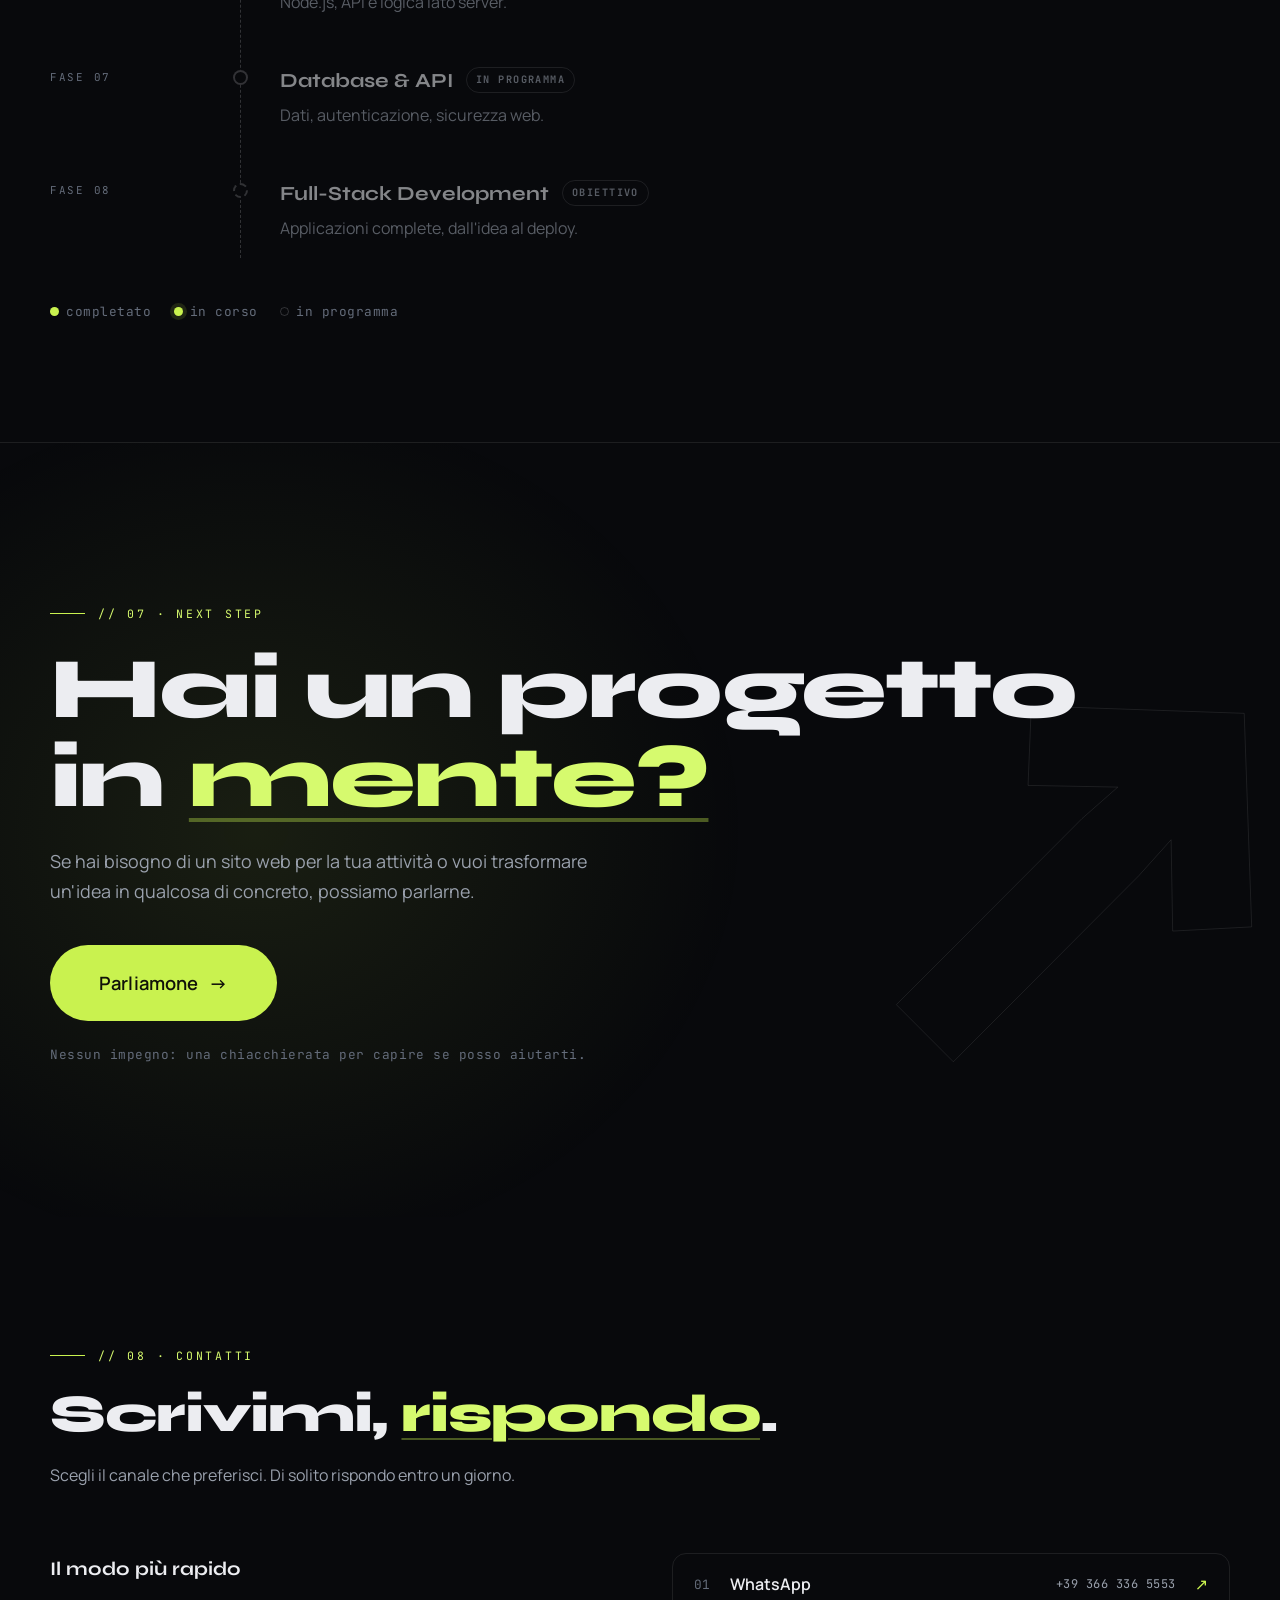
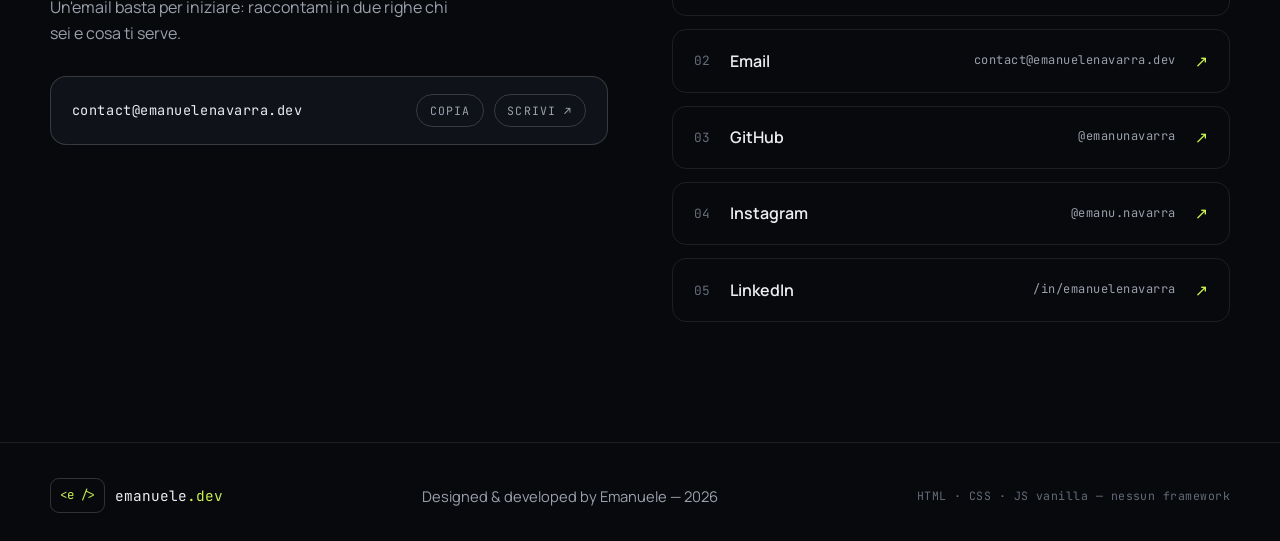
==== commit 1b37c10b: "Enhance index.html with SEO and Open Graph meta tags Added meta tags for SEO and social media sharin" ====
--- a/index.html
+++ b/index.html
@@ -17,10 +17,34 @@
       rel="stylesheet"
     />
 
+    <meta name="robots" content="follow" />
+    <meta name="robots" content="index" />
+    <link rel="canonical" href="http://emanuelenavarra.dev" />
+    <meta http-equiv="X-UA-Compatible" content="ie=edge" />
+    <!-- Anteprima social / WhatsApp -->
+    <meta property="og:title" content="Emanuele Navarra | Web Developer" />
+
+    <meta
+      property="og:description"
+      content="Portfolio di Emanuele Navarra. Sviluppo siti web, digital design e soluzioni digitali."
+    />
+
+    <meta property="og:type" content="website" />
+
+    <meta property="og:url" content="https://emanuelenavarra.dev/" />
+
+    <meta
+      property="og:image"
+      content="/assets/image/favicon.webp"
+    />
+
+    <meta property="og:image:width" content="1200" />
+    <meta property="og:image:height" content="630" />
+
     <!-- Favicon -->
     <link
       rel="shortcut icon"
-      href="assets/images/favicon.png"
+      href="assets/images/favicon.webp"
       type="image/png"
     />
     <link rel="apple-touch-icon" href="assets/images/favicon.png" />
